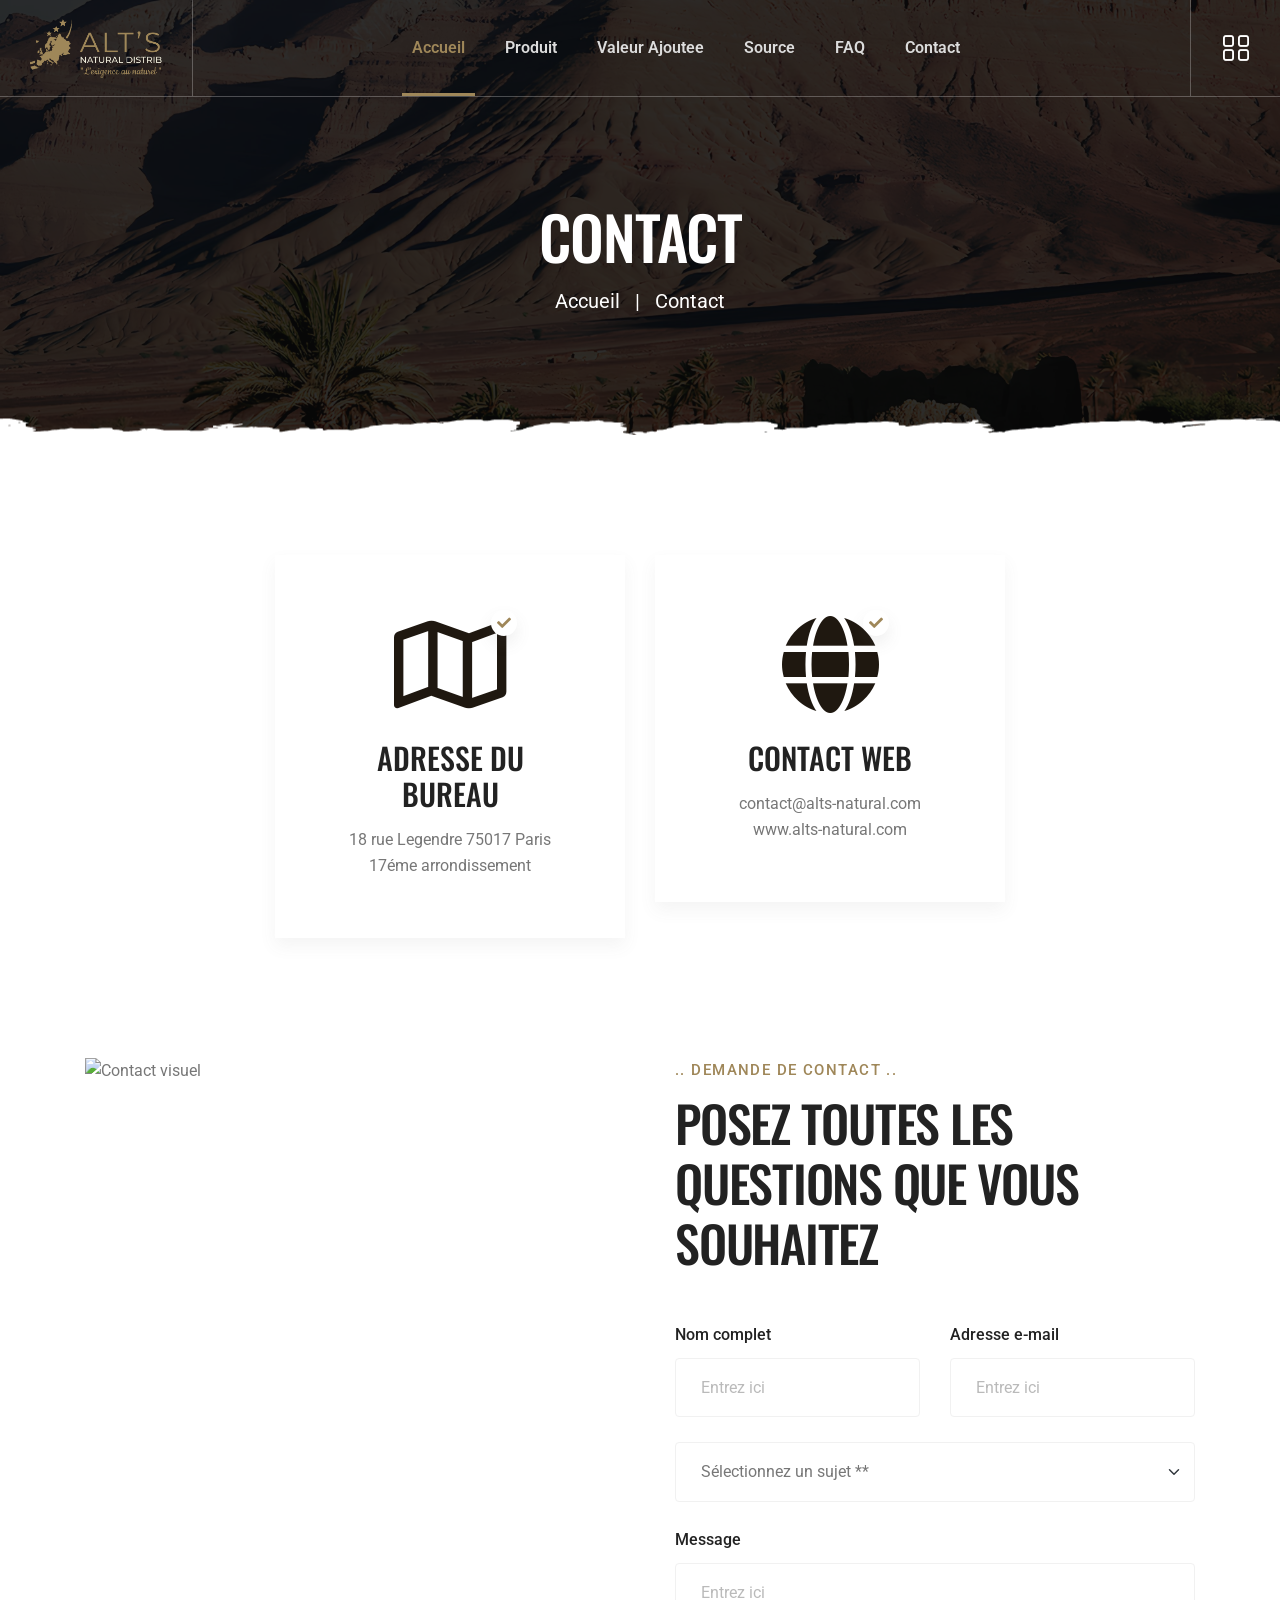
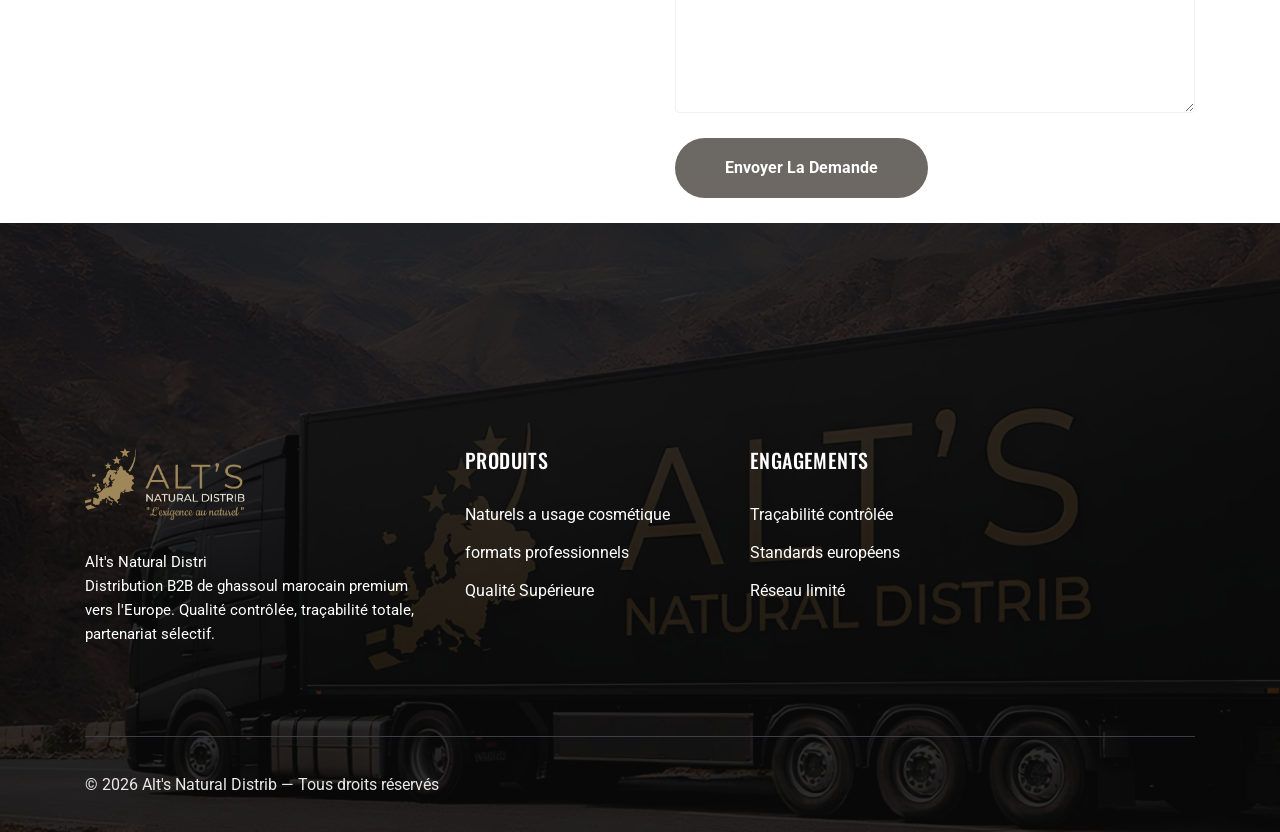
==== contact.html @ 8f8772a6 "feat: complte changes" ====
<!doctype html>
<html class="no-js" lang="en">
  <head>
    <meta charset="utf-8" />
    <meta http-equiv="x-ua-compatible" content="ie=edge" />
    <title>Suxnix - Health Supplement Landing Page</title>
    <meta name="description" content="" />
    <meta name="viewport" content="width=device-width, initial-scale=1" />

    <link
      rel="shortcut icon"
      type="image/x-icon"
      href="assets/img/favicon.png"
    />
    <!-- Place favicon.ico in the root directory -->

    <!-- CSS here -->
    <link rel="stylesheet" href="assets/css/bootstrap.min.css" />
    <link rel="stylesheet" href="assets/css/animate.min.css" />
    <link rel="stylesheet" href="assets/css/magnific-popup.css" />
    <link rel="stylesheet" href="assets/css/fontawesome-all.min.css" />
    <link rel="stylesheet" href="assets/css/flaticon.css" />
    <link rel="stylesheet" href="assets/css/jquery-ui.css" />
    <link rel="stylesheet" href="assets/css/odometer.css" />
    <link rel="stylesheet" href="assets/css/slick.css" />
    <link rel="stylesheet" href="assets/css/default.css" />
    <link rel="stylesheet" href="assets/css/style.css" />
    <link rel="stylesheet" href="assets/css/responsive.css" />
  </head>
  <body>
    <!-- Pre-loader-start -->
    <div id="preloader">
      <div class="tg-cube-grid">
        <div class="tg-cube tg-cube1"></div>
        <div class="tg-cube tg-cube2"></div>
        <div class="tg-cube tg-cube3"></div>
        <div class="tg-cube tg-cube4"></div>
        <div class="tg-cube tg-cube5"></div>
        <div class="tg-cube tg-cube6"></div>
        <div class="tg-cube tg-cube7"></div>
        <div class="tg-cube tg-cube8"></div>
        <div class="tg-cube tg-cube9"></div>
      </div>
    </div>
    <!-- Pre-loader-end -->

    <!-- Scroll-top -->
    <button class="scroll-top scroll-to-target" data-target="html">
      <i class="fas fa-angle-up"></i>
    </button>
    <!-- Scroll-top-end-->

    <!-- header-area -->
    <header id="home">
      <div
        id="sticky-header"
        class="menu-area menu-area-two transparent-header"
      >
        <div class="container-fluid p-0">
          <div class="row g-0">
            <div class="col-12">
              <div class="mobile-nav-toggler">
                <i class="flaticon-layout"></i>
              </div>
              <div class="menu-wrap">
                <nav class="menu-nav">
                  <div class="logo">
                    <a href="index.html"
                      ><img
                        src="assets/img/logo/logo-alts-white.png"
                        alt="Logo"
                    /></a>
                  </div>
                  <div class="logo d-none">
                    <a href="index.html"
                      ><img src="assets/img/logo/alts.png" alt="Logo"
                    /></a>
                  </div>
                  <div class="navbar-wrap main-menu d-none d-xl-flex">
                    <ul class="navigation">
                      <li>
                        <a href="index.html#home" class="section-link"
                          >Accueil</a
                        >
                      </li>
                      <li>
                        <a href="index.html#about" class="section-link"
                          >Produit</a
                        >
                      </li>
                      <li>
                        <a href="index.html#features" class="section-link"
                          >Valeur ajoutee</a
                        >
                      </li>
                      <li>
                        <a href="index.html#ingredient" class="section-link"
                          >Source</a
                        >
                      </li>
                      <li>
                        <a href="index.html#faq" class="section-link">FAQ</a>
                      </li>
                      <li class="active"><a href="contact.html">Contact</a></li>
                    </ul>
                  </div>
                  <div class="header-action header-action-two">
                    <ul class="list-wrap">
                      <li class="offCanvas-btn-two d-none d-xl-flex">
                        <a href="#" class="navSidebar-button"
                          ><i class="flaticon-layout"></i
                        ></a>
                      </li>
                    </ul>
                  </div>
                </nav>
              </div>
            </div>
          </div>
        </div>
      </div>

      <!-- Mobile Menu  -->
      <div class="mobile-menu">
        <nav class="menu-box">
          <div class="close-btn"><i class="fas fa-times"></i></div>
          <div class="nav-logo">
            <a href="index.html"
              ><img src="assets/img/logo/alts.png" alt="Logo"
            /></a>
          </div>
          <div class="menu-outer">
            <!--Here Menu Will Come Automatically Via Javascript / Same Menu as in Header-->
          </div>
        </nav>
      </div>
      <div class="menu-backdrop"></div>
      <!-- End Mobile Menu -->

      <!-- header-search -->
      <div
        class="search-popup-wrap"
        tabindex="-1"
        role="dialog"
        aria-hidden="true"
      >
        <div class="search-wrap text-center">
          <div class="container">
            <div class="row">
              <div class="col-12">
                <div class="search-form">
                  <form action="#">
                    <input
                      type="text"
                      placeholder="Entrez votre recherche..."
                    />
                    <button class="search-btn">
                      <i class="flaticon-search"></i>
                    </button>
                  </form>
                </div>
              </div>
            </div>
          </div>
        </div>
      </div>
      <div class="search-backdrop"></div>
      <!-- header-search-end -->

      <!-- offCanvas-start -->
      <div class="offCanvas-wrap">
        <div class="offCanvas-toggle">
          <img src="assets/img/icons/close.png" alt="icon" />
        </div>
        <div class="offCanvas-body">
          <div class="offCanvas-content">
            <h3 class="title">
              DES APPROVISIONNEMENTS <span>FIABLES</span> COMMENCENT PAR LES
              BONS PARTENAIRES.
            </h3>
            <p>
              Qualité contrôlée, traçabilité complète et accompagnement dédié
              pour vos approvisionnements professionnels en matières naturelles.
            </p>
          </div>
          <div class="offcanvas-contact">
            <h4 class="email">contact@alts-natural.com</h4>
            <p>
              18 rue Legendre 75017 <br />
              Paris 17éme arrondissement
            </p>
          </div>
        </div>
      </div>
      <div class="offCanvas-overlay"></div>
      <!-- offCanvas-end -->
    </header>
    <!-- header-area-end -->

    <!-- main-area -->
    <main class="main-area fix">
      <!-- breadcrumb-area -->
      <section class="breadcrumb-area breadcrumb-bg">
        <div class="container">
          <div class="row justify-content-center">
            <div class="col-xl-10">
              <div class="breadcrumb-content text-center">
                <h2 class="title">Contact</h2>
                <nav aria-label="Breadcrumbs" class="breadcrumb-trail">
                  <ul class="breadcrumb">
                    <li class="breadcrumb-item trail-item trail-begin">
                      <a href="index.html"><span>Accueil</span></a>
                    </li>
                    <li class="breadcrumb-item trail-item trail-end">
                      <span>Contact</span>
                    </li>
                  </ul>
                </nav>
              </div>
            </div>
          </div>
        </div>
        <!-- <div class="video-shape one">
          <img src="assets/img/others/video_shape01.png" alt="shape" />
        </div>
        <div class="video-shape two">
          <img src="assets/img/others/video_shape02.png" alt="shape" />
        </div> -->
      </section>
      <!-- breadcrumb-area-end -->

      <!-- contact-area -->
      <section class="contact-area">
        <div class="container">
          <div class="contact-box-wrapper">
            <div class="row justify-content-center">
              <div class="col-lg-4 col-md-6 col-sm-9">
                <div class="contact-box">
                  <div class="contact-icon">
                    <span class="overlay-icon"
                      ><i class="fas fa-check"></i
                    ></span>
                    <i class="far fa-map"></i>
                  </div>
                  <div class="contact-content">
                    <h5 class="title">Adresse du bureau</h5>
                    <p class="contact-desc">
                      18 rue Legendre 75017 Paris 17éme arrondissement
                    </p>
                  </div>
                </div>
              </div>
              <!-- <div class="col-lg-4 col-md-6 col-sm-9">
                <div class="contact-box">
                  <div class="contact-icon">
                    <span class="overlay-icon"
                      ><i class="fas fa-check"></i
                    ></span>
                    <i class="fas fa-phone"></i>
                  </div>
                  <div class="contact-content">
                    <h5 class="title">Numéro de téléphone</h5>
                    <p class="contact-desc">
                      875 7556 464 7658 <br />
                      765 648 567 98
                    </p>
                  </div>
                </div>
              </div> -->
              <div class="col-lg-4 col-md-6 col-sm-9">
                <div class="contact-box">
                  <div class="contact-icon">
                    <span class="overlay-icon"
                      ><i class="fas fa-check"></i
                    ></span>
                    <i class="fas fa-globe"></i>
                  </div>
                  <div class="contact-content">
                    <h5 class="title">Contact web</h5>
                    <p class="contact-desc">
                      contact@alts-natural.com<br />
                      www.alts-natural.com
                    </p>
                  </div>
                </div>
              </div>
            </div>
          </div>
        </div>
      </section>
      <!-- contact-area-end -->

      <!-- contact-form-end -->
      <section class="contact-form-area">
        <div class="container">
          <div class="row">
            <div class="col-xl-6">
              <!-- <div id="contact-map"> -->
              <!-- <iframe
                  src="https://www.google.com/maps/embed?pb=!1m18!1m12!1m3!1d96811.54759587669!2d-74.01263924803828!3d40.6880494567041!2m3!1f0!2f0!3f0!3m2!1i1024!2i768!4f13.1!3m3!1m2!1s0x89c25bae694479a3%3A0xb9949385da52e69e!2sBarclays%20Center!5e0!3m2!1sen!2sbd!4v1636195194646!5m2!1sen!2sbd"
                  allowfullscreen
                  loading="lazy"
                ></iframe> -->
              <img
                src="assets/img/product/product-02.jpg"
                alt="Contact visuel"
                class="contact-form-visual"
              />
              <!-- </div> -->
            </div>
            <div class="col-xl-6">
              <div class="contact-form-wrap">
                <div class="section-title mb-50">
                  <p class="sub-title">.. demande de contact ..</p>
                  <h2 class="title">
                    Posez toutes les <br />
                    questions que vous souhaitez
                  </h2>
                </div>
                <form
                  id="contact-form"
                  action="inc/contact.php"
                  class="contact-form"
                  data-toggle="validator"
                >
                  <div class="row">
                    <div class="col-md-6">
                      <div class="form-grp">
                        <label for="full-name">Nom complet</label>
                        <input
                          type="text"
                          id="full-name"
                          placeholder="Entrez ici"
                          required="required"
                          data-error="Le nom est requis."
                        />
                        <div class="help-block with-errors"></div>
                      </div>
                    </div>
                    <div class="col-md-6">
                      <div class="form-grp">
                        <label for="email">Adresse e-mail</label>
                        <input
                          type="email"
                          id="email"
                          placeholder="Entrez ici"
                          required="required"
                          data-error="L'e-mail est requis."
                        />
                        <div class="help-block with-errors"></div>
                      </div>
                    </div>
                  </div>
                  <select
                    class="form-select"
                    aria-label="Default select example"
                  >
                    <option selected disabled>Sélectionnez un sujet **</option>
                    <option value="1">Livraison et commandes</option>
                    <option value="2">Nutrition et conseils</option>
                    <option value="3">Marketing et presse</option>
                    <option value="4">Partagez votre retour</option>
                    <option value="5">Grossiste et retours</option>
                  </select>
                  <div class="form-grp">
                    <label for="message">Message</label>
                    <textarea
                      name="message"
                      id="message"
                      placeholder="Entrez ici"
                      required="required"
                      data-error="Le message est requis."
                    ></textarea>
                    <div class="help-block with-errors"></div>
                  </div>
                  <div class="form-btn">
                    <button type="submit" class="btn">
                      Envoyer la demande
                    </button>
                  </div>
                  <div class="messages"></div>
                </form>
              </div>
            </div>
          </div>
        </div>
      </section>
      <!-- contact-form-area-end -->
    </main>
    <!-- main-area-end -->

    <!-- Footer-area -->
    <footer
      class="footer-area-two footer-bg"
      data-background="assets/img/bg/alts-footer.jpg"
    >
      <div class="footer-top-wrap-two">
        <div class="container">
          <div class="footer-widgets-wrap footer-widgets-wrap-two">
            <div class="row">
              <div class="col-lg-4 col-md-6">
                <div class="footer-widget">
                  <div class="footer-about">
                    <div class="footer-logo logo">
                      <a href="index.html"
                        ><img
                          src="assets/img/logo/logo-alts-white.png"
                          alt="Logo"
                      /></a>
                    </div>
                    <div class="footer-text-two">
                      <p>
                        Alt's Natural Distri <br />
                        Distribution B2B de ghassoul marocain premium vers
                        l'Europe. Qualité contrôlée, traçabilité totale,
                        partenariat sélectif.
                      </p>
                    </div>
                    <!-- <div class="footer-social footer-social-two">
                      <a href="#"><i class="fab fa-facebook-f"></i></a>
                      <a href="#"><i class="fab fa-twitter"></i></a>
                      <a href="#"><i class="fab fa-pinterest-p"></i></a>
                      <a href="#"><i class="fab fa-linkedin-in"></i></a>
                    </div> -->
                  </div>
                </div>
              </div>
              <div class="col-lg-3 col-md-6 col-sm-6">
                <div class="footer-widget footer-widget-two">
                  <h4 class="fw-title">Produits</h4>
                  <ul class="list-wrap">
                    <li><a href="#">Naturels a usage cosmétique</a></li>
                    <li><a href="#">formats professionnels</a></li>
                    <li><a href="#">Qualité Supérieure</a></li>
                    <!-- <li><a href="#">Reseller Program</a></li>
                                        <li><a href="shop.html">Our Shop</a></li>
                                        <li><a href="#">Price & Plans</a></li> -->
                  </ul>
                </div>
              </div>
              <div class="col-lg-2 col-md-6 col-sm-6">
                <div class="footer-widget footer-widget-two">
                  <h4 class="fw-title">Engagements</h4>
                  <ul class="list-wrap">
                    <li><a href="#">Traçabilité contrôlée</a></li>
                    <li><a href="#features">Standards européens</a></li>
                    <li><a href="#">Réseau limité</a></li>
                    <!-- <li><a href="#">FAQ</a></li>
                                        <li><a href="#">Team</a></li>
                                        <li><a href="contact.html">Contact</a></li> -->
                  </ul>
                </div>
              </div>
              <!-- <div class="col-lg-3 col-md-6">
                <div class="footer-widget">
                  <h4 class="fw-title">Les posts Instagram</h4>
                  <div class="footer-instagram-two">
                    <ul class="list-wrap">
                      <li class="footer-insta-item">
                        <a
                          href="assets/img/others/instagram_post01.jpg"
                          class="popup-image"
                          ><img
                            src="assets/img/others/instagram_post01.jpg"
                            alt="img"
                        /></a>
                      </li>
                      <li class="footer-insta-item">
                        <a
                          href="assets/img/others/instagram_post02.jpg"
                          class="popup-image"
                          ><img
                            src="assets/img/others/instagram_post02.jpg"
                            alt="img"
                        /></a>
                      </li>
                      <li class="footer-insta-item">
                        <a
                          href="assets/img/others/instagram_post03.jpg"
                          class="popup-image"
                          ><img
                            src="assets/img/others/instagram_post03.jpg"
                            alt="img"
                        /></a>
                      </li>
                      <li class="footer-insta-item">
                        <a
                          href="assets/img/others/instagram_post04.jpg"
                          class="popup-image"
                          ><img
                            src="assets/img/others/instagram_post04.jpg"
                            alt="img"
                        /></a>
                      </li>
                      <li class="footer-insta-item">
                        <a
                          href="assets/img/others/instagram_post05.jpg"
                          class="popup-image"
                          ><img
                            src="assets/img/others/instagram_post05.jpg"
                            alt="img"
                        /></a>
                      </li>
                      <li class="footer-insta-item">
                        <a
                          href="assets/img/others/instagram_post06.jpg"
                          class="popup-image"
                          ><img
                            src="assets/img/others/instagram_post06.jpg"
                            alt="img"
                        /></a>
                      </li>
                    </ul>
                  </div>
                </div>
              </div> -->
            </div>
          </div>
        </div>
        <!-- <div class="footer-shape one">
          <img
            src="assets/img/others/footer_shape01.png"
            alt="img"
            class="wow fadeInLeft"
            data-wow-delay=".3s"
            data-wow-duration="1s"
          />
        </div>
        <div class="footer-shape two">
          <img
            src="assets/img/others/footer_shape02.png"
            alt="img"
            class="wow fadeInRight"
            data-wow-delay=".3s"
            data-wow-duration="1s"
          />
        </div> -->
      </div>
      <div class="copyright-wrap-two">
        <div class="container">
          <div class="copyright-wrap-inner">
            <div class="row align-items-center">
              <div class="col-md-7">
                <div class="copyright-text">
                  <p>© 2026 Alt's Natural Distrib — Tous droits réservés</p>
                </div>
              </div>
              <!-- <div class="col-md-5">
                <div class="payment-card text-center text-md-end">
                  <img src="assets/img/others/card_img.png" alt="card" />
                </div>
              </div> -->
            </div>
          </div>
        </div>
      </div>
    </footer>
    <!-- Footer-area-end -->

    <!-- JS here -->
    <script src="assets/js/vendor/jquery-3.6.0.min.js"></script>
    <script src="assets/js/bootstrap.min.js"></script>
    <script src="assets/js/isotope.pkgd.min.js"></script>
    <script src="assets/js/imagesloaded.pkgd.min.js"></script>
    <script src="assets/js/jquery.magnific-popup.min.js"></script>
    <script src="assets/js/jquery.odometer.min.js"></script>
    <script src="assets/js/jquery.appear.js"></script>
    <script src="assets/js/jquery.paroller.min.js"></script>
    <script src="assets/js/jquery.easypiechart.min.js"></script>
    <script src="assets/js/jquery.inview.min.js"></script>
    <script src="assets/js/jquery.easing.js"></script>
    <script src="assets/js/jquery-ui.min.js"></script>
    <script src="assets/js/svg-inject.min.js"></script>
    <script src="assets/js/jarallax.min.js"></script>
    <script src="assets/js/slick.min.js"></script>
    <script src="assets/js/validator.js"></script>
    <script src="assets/js/ajax-form.js"></script>
    <script src="assets/js/wow.min.js"></script>
    <script src="assets/js/main.js"></script>
    <script>
      SVGInject(document.querySelectorAll("img.injectable"));
    </script>
  </body>
</html>
---- assets/css/flaticon.css ----
@font-face {
    font-family: "flaticon";
    src: url("../fonts/flaticon.ttf?6c81acffbaea668c38df4286a10550b3") format("truetype"),
url("../fonts/flaticon.woff?6c81acffbaea668c38df4286a10550b3") format("woff"),
url("../fonts/flaticon.woff2?6c81acffbaea668c38df4286a10550b3") format("woff2"),
url("../fonts/flaticon.eot?6c81acffbaea668c38df4286a10550b3#iefix") format("embedded-opentype"),
url("../fonts/flaticon.svg?6c81acffbaea668c38df4286a10550b3#flaticon") format("svg");
}

i[class^="flaticon-"]:before, i[class*=" flaticon-"]:before {
    font-family: flaticon !important;
    font-style: normal;
    font-weight: normal !important;
    font-variant: normal;
    text-transform: none;
    line-height: 1;
    -webkit-font-smoothing: antialiased;
    -moz-osx-font-smoothing: grayscale;
}

i[class*="flaticon-"] {
    display: block;
    line-height: 0;
}

.flaticon-tape-measure:before {
    content: "\f101";
}
.flaticon-abs:before {
    content: "\f102";
}
.flaticon-weight:before {
    content: "\f103";
}
.flaticon-test:before {
    content: "\f104";
}
.flaticon-layout:before {
    content: "\f105";
}
.flaticon-search:before {
    content: "\f106";
}
.flaticon-shopping-cart:before {
    content: "\f107";
}
.flaticon-shopping-cart-1:before {
    content: "\f108";
}
.flaticon-left-arrow:before {
    content: "\f109";
}
.flaticon-right-arrow:before {
    content: "\f10a";
}
.flaticon-whey-protein:before {
    content: "\f10b";
}
.flaticon-whey:before {
    content: "\f10c";
}
.flaticon-vitamin:before {
    content: "\f10d";
}
.flaticon-protein-supplement:before {
    content: "\f10e";
}
.flaticon-vitamin-1:before {
    content: "\f10f";
}
.flaticon-fitness:before {
    content: "\f110";
}
.flaticon-slim-down:before {
    content: "\f111";
}
.flaticon-strong:before {
    content: "\f112";
}
.flaticon-vitamins:before {
    content: "\f113";
}
.flaticon-dumbbell:before {
    content: "\f114";
}
.flaticon-protein:before {
    content: "\f115";
}
.flaticon-whey-protein-1:before {
    content: "\f116";
}
.flaticon-whey-protein-2:before {
    content: "\f117";
}
.flaticon-whey-1:before {
    content: "\f118";
}
.flaticon-proteins:before {
    content: "\f119";
}
.flaticon-supplement:before {
    content: "\f11a";
}
.flaticon-whey-protein-3:before {
    content: "\f11b";
}
.flaticon-strong-1:before {
    content: "\f11c";
}
.flaticon-vitamins-1:before {
    content: "\f11d";
}
.flaticon-protein-1:before {
    content: "\f11e";
}
.flaticon-protein-2:before {
    content: "\f11f";
}
.flaticon-body:before {
    content: "\f120";
}
.flaticon-abs-1:before {
    content: "\f121";
}
.flaticon-view:before {
    content: "\f122";
}
.flaticon-capsule:before {
    content: "\f123";
}
.flaticon-drug:before {
    content: "\f124";
}
---- assets/css/odometer.css ----
.odometer.odometer-auto-theme, .odometer.odometer-theme-default {
  display: inline-block;
  vertical-align: middle;
  *vertical-align: auto;
  *zoom: 1;
  *display: inline;
  position: relative;
}
.odometer.odometer-auto-theme .odometer-digit, .odometer.odometer-theme-default .odometer-digit {
  display: inline-block;
  vertical-align: middle;
  *vertical-align: auto;
  *zoom: 1;
  *display: inline;
  position: relative;
}
.odometer.odometer-auto-theme .odometer-digit .odometer-digit-spacer, .odometer.odometer-theme-default .odometer-digit .odometer-digit-spacer {
  display: inline-block;
  vertical-align: middle;
  *vertical-align: auto;
  *zoom: 1;
  *display: inline;
  visibility: hidden;
}
.odometer.odometer-auto-theme .odometer-digit .odometer-digit-inner, .odometer.odometer-theme-default .odometer-digit .odometer-digit-inner {
  text-align: left;
  display: block;
  position: absolute;
  top: 0;
  left: 0;
  right: 0;
  bottom: 0;
  overflow: hidden;
}
.odometer.odometer-auto-theme .odometer-digit .odometer-ribbon, .odometer.odometer-theme-default .odometer-digit .odometer-ribbon {
  display: block;
}
.odometer.odometer-auto-theme .odometer-digit .odometer-ribbon-inner, .odometer.odometer-theme-default .odometer-digit .odometer-ribbon-inner {
  display: block;
  -webkit-backface-visibility: hidden;
  backface-visibility: hidden;
}
.odometer.odometer-auto-theme .odometer-digit .odometer-value, .odometer.odometer-theme-default .odometer-digit .odometer-value {
  display: block;
  -webkit-transform: translateZ(0);
  transform: translateZ(0);
}
.odometer.odometer-auto-theme .odometer-digit .odometer-value.odometer-last-value, .odometer.odometer-theme-default .odometer-digit .odometer-value.odometer-last-value {
  position: absolute;
}
.odometer.odometer-auto-theme.odometer-animating-up .odometer-ribbon-inner, .odometer.odometer-theme-default.odometer-animating-up .odometer-ribbon-inner {
  -webkit-transition: -webkit-transform 2s;
  -moz-transition: -moz-transform 2s;
  -ms-transition: -ms-transform 2s;
  -o-transition: -o-transform 2s;
  transition: transform 2s;
}
.odometer.odometer-auto-theme.odometer-animating-up.odometer-animating .odometer-ribbon-inner, .odometer.odometer-theme-default.odometer-animating-up.odometer-animating .odometer-ribbon-inner {
  -webkit-transform: translateY(-100%);
  -moz-transform: translateY(-100%);
  -ms-transform: translateY(-100%);
  -o-transform: translateY(-100%);
  transform: translateY(-100%);
}
.odometer.odometer-auto-theme.odometer-animating-down .odometer-ribbon-inner, .odometer.odometer-theme-default.odometer-animating-down .odometer-ribbon-inner {
  -webkit-transform: translateY(-100%);
  -moz-transform: translateY(-100%);
  -ms-transform: translateY(-100%);
  -o-transform: translateY(-100%);
  transform: translateY(-100%);
}
.odometer.odometer-auto-theme.odometer-animating-down.odometer-animating .odometer-ribbon-inner, .odometer.odometer-theme-default.odometer-animating-down.odometer-animating .odometer-ribbon-inner {
  -webkit-transition: -webkit-transform 2s;
  -moz-transition: -moz-transform 2s;
  -ms-transition: -ms-transform 2s;
  -o-transition: -o-transform 2s;
  transition: transform 2s;
  -webkit-transform: translateY(0);
  -moz-transform: translateY(0);
  -ms-transform: translateY(0);
  -o-transform: translateY(0);
  transform: translateY(0);
}
.odometer.odometer-auto-theme .odometer-value, .odometer.odometer-theme-default .odometer-value {
  text-align: center;
}
.odometer-formatting-mark {
  display: none;
}
---- assets/css/default.css ----
/* Deafult Margin & Padding */
/*-- Margin Top --*/
.mt-5 {
	margin-top: 5px;
}
.mt-10 {
	margin-top: 10px;
}
.mt-15 {
	margin-top: 15px;
}
.mt-20 {
	margin-top: 20px;
}
.mt-25 {
	margin-top: 25px;
}
.mt-30 {
	margin-top: 30px;
}
.mt-35 {
	margin-top: 35px;
}
.mt-40 {
	margin-top: 40px;
}
.mt-45 {
	margin-top: 45px;
}
.mt-50 {
	margin-top: 50px;
}
.mt-55 {
	margin-top: 55px;
}
.mt-60 {
	margin-top: 60px;
}
.mt-65 {
	margin-top: 65px;
}
.mt-70 {
	margin-top: 70px;
}
.mt-75 {
	margin-top: 75px;
}
.mt-80 {
	margin-top: 80px;
}
.mt-85 {
	margin-top: 85px;
}
.mt-90 {
	margin-top: 90px;
}
.mt-95 {
	margin-top: 95px;
}
.mt-100 {
	margin-top: 100px;
}
.mt-105 {
	margin-top: 105px;
}
.mt-110 {
	margin-top: 110px;
}
.mt-115 {
	margin-top: 115px;
}
.mt-120 {
	margin-top: 120px;
}
.mt-125 {
	margin-top: 125px;
}
.mt-130 {
	margin-top: 130px;
}
.mt-135 {
	margin-top: 135px;
}
.mt-140 {
	margin-top: 140px;
}
.mt-145 {
	margin-top: 145px;
}
.mt-150 {
	margin-top: 150px;
}
.mt-155 {
	margin-top: 155px;
}
.mt-160 {
	margin-top: 160px;
}
.mt-165 {
	margin-top: 165px;
}
.mt-170 {
	margin-top: 170px;
}
.mt-175 {
	margin-top: 175px;
}
.mt-180 {
	margin-top: 180px;
}
.mt-185 {
	margin-top: 185px;
}
.mt-190 {
	margin-top: 190px;
}
.mt-195 {
	margin-top: 195px;
}
.mt-200 {
	margin-top: 200px;
}
/*-- Margin Bottom --*/

.mb-5 {
	margin-bottom: 5px;
}
.mb-10 {
	margin-bottom: 10px;
}
.mb-15 {
	margin-bottom: 15px;
}
.mb-20 {
	margin-bottom: 20px;
}
.mb-25 {
	margin-bottom: 25px;
}
.mb-30 {
	margin-bottom: 30px;
}
.mb-35 {
	margin-bottom: 35px;
}
.mb-40 {
	margin-bottom: 40px;
}
.mb-45 {
	margin-bottom: 45px;
}
.mb-50 {
	margin-bottom: 50px;
}
.mb-55 {
	margin-bottom: 55px;
}
.mb-60 {
	margin-bottom: 60px;
}
.mb-65 {
	margin-bottom: 65px;
}
.mb-70 {
	margin-bottom: 70px;
}
.mb-75 {
	margin-bottom: 75px;
}
.mb-80 {
	margin-bottom: 80px;
}
.mb-85 {
	margin-bottom: 85px;
}
.mb-90 {
	margin-bottom: 90px;
}
.mb-95 {
	margin-bottom: 95px;
}
.mb-100 {
	margin-bottom: 100px;
}
.mb-105 {
	margin-bottom: 105px;
}
.mb-110 {
	margin-bottom: 110px;
}
.mb-115 {
	margin-bottom: 115px;
}
.mb-120 {
	margin-bottom: 120px;
}
.mb-125 {
	margin-bottom: 125px;
}
.mb-130 {
	margin-bottom: 130px;
}
.mb-135 {
	margin-bottom: 135px;
}
.mb-140 {
	margin-bottom: 140px;
}
.mb-145 {
	margin-bottom: 145px;
}
.mb-150 {
	margin-bottom: 150px;
}
.mb-155 {
	margin-bottom: 155px;
}
.mb-160 {
	margin-bottom: 160px;
}
.mb-165 {
	margin-bottom: 165px;
}
.mb-170 {
	margin-bottom: 170px;
}
.mb-175 {
	margin-bottom: 175px;
}
.mb-180 {
	margin-bottom: 180px;
}
.mb-185 {
	margin-bottom: 185px;
}
.mb-190 {
	margin-bottom: 190px;
}
.mb-195 {
	margin-bottom: 195px;
}
.mb-200 {
	margin-bottom: 200px;
}
/*-- Padding Top --*/

.pt-5 {
	padding-top: 5px;
}
.pt-10 {
	padding-top: 10px;
}
.pt-15 {
	padding-top: 15px;
}
.pt-20 {
	padding-top: 20px;
}
.pt-25 {
	padding-top: 25px;
}
.pt-30 {
	padding-top: 30px;
}
.pt-35 {
	padding-top: 35px;
}
.pt-40 {
	padding-top: 40px;
}
.pt-45 {
	padding-top: 45px;
}
.pt-50 {
	padding-top: 50px;
}
.pt-55 {
	padding-top: 55px;
}
.pt-60 {
	padding-top: 60px;
}
.pt-65 {
	padding-top: 65px;
}
.pt-70 {
	padding-top: 70px;
}
.pt-75 {
	padding-top: 75px;
}
.pt-80 {
	padding-top: 80px;
}
.pt-85 {
	padding-top: 85px;
}
.pt-90 {
	padding-top: 90px;
}
.pt-95 {
	padding-top: 95px;
}
.pt-100 {
	padding-top: 100px;
}
.pt-105 {
	padding-top: 105px;
}
.pt-110 {
	padding-top: 110px;
}
.pt-115 {
	padding-top: 115px;
}
.pt-120 {
	padding-top: 120px;
}
.pt-125 {
	padding-top: 125px;
}
.pt-130 {
	padding-top: 130px;
}
.pt-135 {
	padding-top: 135px;
}
.pt-140 {
	padding-top: 140px;
}
.pt-145 {
	padding-top: 145px;
}
.pt-150 {
	padding-top: 150px;
}
.pt-155 {
	padding-top: 155px;
}
.pt-160 {
	padding-top: 160px;
}
.pt-165 {
	padding-top: 165px;
}
.pt-170 {
	padding-top: 170px;
}
.pt-175 {
	padding-top: 175px;
}
.pt-180 {
	padding-top: 180px;
}
.pt-185 {
	padding-top: 185px;
}
.pt-190 {
	padding-top: 190px;
}
.pt-195 {
	padding-top: 195px;
}
.pt-200 {
	padding-top: 200px;
}
/*-- Padding Bottom --*/

.pb-5 {
	padding-bottom: 5px;
}
.pb-10 {
	padding-bottom: 10px;
}
.pb-15 {
	padding-bottom: 15px;
}
.pb-20 {
	padding-bottom: 20px;
}
.pb-25 {
	padding-bottom: 25px;
}
.pb-30 {
	padding-bottom: 30px;
}
.pb-35 {
	padding-bottom: 35px;
}
.pb-40 {
	padding-bottom: 40px;
}
.pb-45 {
	padding-bottom: 45px;
}
.pb-50 {
	padding-bottom: 50px;
}
.pb-55 {
	padding-bottom: 55px;
}
.pb-60 {
	padding-bottom: 60px;
}
.pb-65 {
	padding-bottom: 65px;
}
.pb-70 {
	padding-bottom: 70px;
}
.pb-75 {
	padding-bottom: 75px;
}
.pb-80 {
	padding-bottom: 80px;
}
.pb-85 {
	padding-bottom: 85px;
}
.pb-90 {
	padding-bottom: 90px;
}
.pb-95 {
	padding-bottom: 95px;
}
.pb-100 {
	padding-bottom: 100px;
}
.pb-105 {
	padding-bottom: 105px;
}
.pb-110 {
	padding-bottom: 110px;
}
.pb-115 {
	padding-bottom: 115px;
}
.pb-120 {
	padding-bottom: 120px;
}
.pb-125 {
	padding-bottom: 125px;
}
.pb-130 {
	padding-bottom: 130px;
}
.pb-135 {
	padding-bottom: 135px;
}
.pb-140 {
	padding-bottom: 140px;
}
.pb-145 {
	padding-bottom: 145px;
}
.pb-150 {
	padding-bottom: 150px;
}
.pb-155 {
	padding-bottom: 155px;
}
.pb-160 {
	padding-bottom: 160px;
}
.pb-165 {
	padding-bottom: 165px;
}
.pb-170 {
	padding-bottom: 170px;
}
.pb-175 {
	padding-bottom: 175px;
}
.pb-180 {
	padding-bottom: 180px;
}
.pb-185 {
	padding-bottom: 185px;
}
.pb-190 {
	padding-bottom: 190px;
}
.pb-195 {
	padding-bottom: 195px;
}
.pb-200 {
	padding-bottom: 200px;
}



/*-- Padding Left --*/
.pl-0 {
	padding-left: 0px;
}
.pl-5 {
	padding-left: 5px;
}
.pl-10 {
	padding-left: 10px;
}
.pl-15 {
	padding-left: 15px;
}
.pl-20{
	padding-left: 20px;
}
.pl-25 {
	padding-left: 35px;
}
.pl-30 {
	padding-left: 30px;
}
.pl-35 {
	padding-left: 35px;
}

.pl-35 {
	padding-left: 35px;
}

.pl-40 {
	padding-left: 40px;
}

.pl-45 {
	padding-left: 45px;
}

.pl-50 {
	padding-left: 50px;
}

.pl-55 {
	padding-left: 55px;
}

.pl-60 {
	padding-left: 60px;
}
.pl-65 {
	padding-left: 65px;
}
.pl-70 {
	padding-left: 70px;
}
.pl-75 {
	padding-left: 75px;
}
.pl-80 {
	padding-left: 80px;
}
.pl-85 {
	padding-left: 80px;
}
.pl-90 {
	padding-left: 90px;
}
.pl-95 {
	padding-left: 95px;
}
.pl-100 {
	padding-left: 100px;
}


/*-- Padding Right --*/
.pr-0 {
	padding-right: 0px;
}
.pr-5 {
	padding-right: 5px;
}
.pr-10 {
	padding-right: 10px;
}
.pr-15 {
	padding-right: 15px;
}
.pr-20{
	padding-right: 20px;
}
.pr-25 {
	padding-right: 35px;
}
.pr-30 {
	padding-right: 30px;
}
.pr-35 {
	padding-right: 35px;
}

.pr-35 {
	padding-right: 35px;
}

.pr-40 {
	padding-right: 40px;
}

.pr-45 {
	padding-right: 45px;
}

.pr-50 {
	padding-right: 50px;
}

.pr-55 {
	padding-right: 55px;
}

.pr-60 {
	padding-right: 60px;
}
.pr-65 {
	padding-right: 65px;
}
.pr-70 {
	padding-right: 70px;
}
.pr-75 {
	padding-right: 75px;
}
.pr-80 {
	padding-right: 80px;
}
.pr-85 {
	padding-right: 80px;
}
.pr-90 {
	padding-right: 90px;
}
.pr-95 {
	padding-right: 95px;
}
.pr-100 {
	padding-right: 100px;
}

/* font weight */
.f-700{font-weight: 700;}
.f-600{font-weight: 600;}
.f-500{font-weight: 500;}
.f-400{font-weight: 400;}
.f-300{font-weight: 300;}

/* Background Color */

.gray-bg {
	background: var(--tg-gray-two)
;
}
.white-bg {
	background: var(--tg-white);
}
.black-bg {
	background: #222;
}
.theme-bg {
	background: #222;
}
.primary-bg {
	background: #222;
}
/* Color */

.white-color {
	color: var(--tg-white);
}
.black-color {
	color: #222;
}
.theme-color {
	color: #222;
}
.primary-color {
	color: #222;
}
/* black overlay */

[data-overlay] {
	position: relative;
}
[data-overlay]::before {
	background: #000 none repeat scroll 0 0;
	content: "";
	height: 100%;
	left: 0;
	position: absolute;
	top: 0;
	width: 100%;
	z-index: 1;
}
[data-overlay="3"]::before {
	opacity: 0.3;
}
[data-overlay="4"]::before {
	opacity: 0.4;
}
[data-overlay="5"]::before {
	opacity: 0.5;
}
[data-overlay="6"]::before {
	opacity: 0.6;
}
[data-overlay="7"]::before {
	opacity: 0.7;
}
[data-overlay="8"]::before {
	opacity: 0.8;
}
[data-overlay="9"]::before {
	opacity: 0.9;
}
---- assets/css/style.css ----
/*
  Theme Name: Suxnix - Health Supplement Landing Page
  Support: themegenix@gmail.com
  Description: Suxnix - Health Supplement Landing Page.
  Version: 1.0
*/

/* CSS Index
-----------------------------------

1. Theme default css
2. Header
3. Mobile-menu
4. Search
5. Breadcrumb
6. Banner
7. Brand
8. Features
9. Features Products
10. Shop
11. Video
12. Fun Fact
13. Ingredients
14. Formula
15. Pricing
16. Testimonial
17. Blog
18. Pagination
19. FAQ
20. Contact
21. Footer
22. Preloader

*/

/* 1. Theme default css */
@import url("https://fonts.googleapis.com/css2?family=Oswald:wght@400;500;600;700&family=Roboto:ital,wght@0,400;0,500;0,700;1,400;1,500&display=swap");

/*=============================
	1. Variable CSS
===============================*/
:root {
  --tg-body-font-family: "Roboto", sans-serif;
  --tg-heading-font-family: "Oswald", sans-serif;
  --tg-primary-color: #9f8759;
  --tg-secondary-color: #1f1810;
  --tg-body-font-color: #777777;
  --tg-heading-font-color: #222222;
  --tg-paragraph-color: #777777;
  --tg-body-font-size: 16px;
  --tg-body-font-weight: 400;
  --tg-heading-font-weight: 500;
  --tg-body-line-height: 1.6;
  --tg-heading-line-height: 1.2;
  --tg-dark: #000000;
  --tg-dark-two: #2a2a2a;
  --tg-blue: #0d6efd;
  --tg-indigo: #6610f2;
  --tg-purple: #6f42c1;
  --tg-pink: #d63384;
  --tg-red: #dc3545;
  --tg-orange: #9f8759;
  --tg-yellow: #9f8759;
  --tg-green: #1f1810;
  --tg-cream: #f0eddc;
  --tg-teal: #20c997;
  --tg-cyan: #0dcaf0;
  --tg-white: #fff;
  --tg-gray: #ddd;
  --tg-gray-two: #f0eddc;
}

body {
  font-family: var(--tg-body-font-family);
  font-weight: var(--tg-body-font-weight);
  font-size: var(--tg-body-font-size);
  line-height: var(--tg-body-line-height);
  color: var(--tg-body-font-color);
  font-style: normal;
}
img,
.img {
  max-width: 100%;
  transition: all 0.3s ease-out 0s;
}
.f-left {
  float: left;
}
.f-right {
  float: right;
}
.fix {
  overflow: hidden;
}
a,
button {
  -webkit-transition: all 0.3s ease-out 0s;
  -moz-transition: all 0.3s ease-out 0s;
  -ms-transition: all 0.3s ease-out 0s;
  -o-transition: all 0.3s ease-out 0s;
  transition: all 0.3s ease-out 0s;
  text-decoration: none;
}
a:focus,
.btn:focus,
button:focus {
  text-decoration: none;
  outline: none;
  box-shadow: none;
}

a:hover,
.portfolio-cat a:hover,
.footer -menu li a:hover {
  color: var(--tg-primary-color);
  text-decoration: none;
}
a,
button {
  color: var(--tg-primary-color);
  outline: medium none;
  text-decoration: none;
}
.btn:focus,
button:focus,
input:focus,
input:focus,
textarea,
textarea:focus {
  outline: 0;
}
.uppercase {
  text-transform: uppercase;
}
.capitalize {
  text-transform: capitalize;
}
h1,
h2,
h3,
h4,
h5,
h6 {
  font-family: var(--tg-heading-font-family);
  color: var(--tg-heading-font-color);
  margin-top: 0px;
  margin-bottom: 0.7rem;
  font-style: normal;
  line-height: var(--tg-heading-line-height);
  font-weight: 500;
  text-transform: uppercase;
}

h1 a,
h2 a,
h3 a,
h4 a,
h5 a,
h6 a {
  color: inherit;
}
h1 {
  font-size: 40px;
}
h2 {
  font-size: 35px;
}
h3 {
  font-size: 28px;
}
h4 {
  font-size: 22px;
}
h5 {
  font-size: 18px;
}
h6 {
  font-size: 16px;
}
.list-wrap {
  margin: 0px;
  padding: 0px;
}
.list-wrap li {
  list-style: none;
}
p {
  font-size: 16px;
  font-weight: 400;
  line-height: 1.6;
  color: var(--tg-body-font-color);
  margin-bottom: 15px;
}
hr {
  border-bottom: 1px solid var(--tg-body-font-color);
  border-top: 0 none;
  margin: 30px 0;
  padding: 0;
}
label {
  color: var(--tg-body-font-color);
  cursor: pointer;
  font-size: 16px;
  font-weight: 400;
}
*::-moz-selection {
  background: #d6b161;
  color: var(--tg-white);
  text-shadow: none;
}
::-moz-selection {
  background: var(--tg-body-font-color);
  color: var(--tg-white);
  text-shadow: none;
}
::selection {
  background: var(--tg-body-font-color);
  color: var(--tg-white);
  text-shadow: none;
}
*::-moz-placeholder {
  color: var(--tg-body-font-color);
  font-size: 16px;
  opacity: 1;
}
*::placeholder {
  color: var(--tg-body-font-color);
  font-size: 16px;
  opacity: 1;
}
.theme-overlay {
  position: relative;
}
.theme-overlay::before {
  background: var(--tg-primary-color) none repeat scroll 0 0;
  content: "";
  height: 100%;
  left: 0;
  opacity: 0.6;
  position: absolute;
  top: 0;
  width: 100%;
}
.separator {
  border-top: 1px solid #f2f2f2;
}
.nav-link:focus {
  color: inherit;
}

/* Bootstrap 5 */
.container {
  padding-left: 15px;
  padding-right: 15px;
}
.row {
  --bs-gutter-x: 30px;
}
.row.g-0 {
  --bs-gutter-x: 0;
}
.gutter-y-30 {
  --bs-gutter-y: 30px;
}
:root {
  scroll-behavior: auto;
}

/* button style */
.btn {
  user-select: none;
  -moz-user-select: none;
  background: var(--tg-secondary-color) none repeat scroll 0 0;
  border: medium none;
  border-radius: 50px;
  color: var(--tg-white);
  cursor: pointer;
  display: inline-block;
  font-size: 16px;
  font-weight: 700;
  letter-spacing: 0;
  line-height: 1.4;
  margin-bottom: 0;
  padding: 19px 50px;
  text-align: center;
  text-transform: capitalize;
  touch-action: manipulation;
  transition: all 0.3s ease 0s;
  vertical-align: middle;
  white-space: nowrap;
  position: relative;
  overflow: hidden;
  z-index: 1;
}
.btn::before {
  content: "";
  position: absolute;
  -webkit-transition-duration: 800ms;
  transition-duration: 800ms;
  width: 200%;
  height: 200%;
  top: 110%;
  left: 50%;
  background: var(--tg-primary-color);
  -webkit-transform: translateX(-50%);
  transform: translateX(-50%);
  border-radius: 50%;
  z-index: -1;
}
.btn:hover {
  color: var(--tg-white);
}
.btn-two {
  background: var(--tg-primary-color) none repeat scroll 0 0;
}
.btn-two::before {
  background: var(--tg-secondary-color);
}
.btn:hover:before {
  top: -40%;
}
.breadcrumb > .active {
  color: var(--tg-primary-color);
}

/* scrollUp */
.scroll-top {
  width: 50px;
  height: 50px;
  line-height: 50px;
  position: fixed;
  bottom: -10%;
  right: 30px;
  font-size: 16px;
  border-radius: 50%;
  z-index: 99;
  color: var(--tg-white);
  text-align: center;
  cursor: pointer;
  background: var(--tg-secondary-color);
  transition: 1s ease;
  border: none;
  opacity: 0;
}
.scroll-top.open {
  bottom: 30px;
  opacity: 1;
}
.scroll-top::after {
  position: absolute;
  z-index: -1;
  content: "";
  top: 100%;
  left: 5%;
  height: 10px;
  width: 90%;
  opacity: 1;
  background: radial-gradient(
    ellipse at center,
    rgba(0, 0, 0, 0.25) 0%,
    rgba(0, 0, 0, 0) 80%
  );
}
.scroll-top:hover {
  background-color: var(--tg-heading-font-color);
  opacity: 1;
}

/* 2. Header */
.custom-container {
  max-width: 1650px;
}
.transparent-header {
  position: absolute;
  left: 0;
  top: 0;
  width: 100%;
  z-index: 9;
  height: auto;
}
.menu-area {
  padding: 23px 0;
}
.menu-nav {
  display: flex;
  align-items: center;
  flex-wrap: wrap;
  justify-content: flex-start;
}
.logo img {
  max-width: 160px;
}
.navbar-wrap {
  display: flex;
  flex-grow: 1;
}
.navbar-wrap ul {
  display: flex;
  flex-direction: row;
  flex-wrap: wrap;
  margin: 0 auto 0;
  padding: 0;
}
.navbar-wrap ul li {
  list-style: none;
  display: block;
  position: relative;
}
.navbar-wrap ul li a {
  font-size: 16px;
  font-weight: 600;
  text-transform: capitalize;
  color: var(--tg-body-font-color);
  padding: 38px 30px;
  display: block;
  line-height: 1;
  position: relative;
  -webkit-transition: all 0.3s ease-out 0s;
  -moz-transition: all 0.3s ease-out 0s;
  -ms-transition: all 0.3s ease-out 0s;
  -o-transition: all 0.3s ease-out 0s;
  transition: all 0.3s ease-out 0s;
  text-decoration: none;
  z-index: 1;
}
.main-menu .navigation li.menu-item-has-children .dropdown-btn {
  display: none;
}
.navbar-wrap ul li .sub-menu {
  position: absolute;
  left: 0;
  right: 0;
  top: 100%;
  min-width: 230px;
  border: 1px solid var(--tg-gray-two);
  background: var(--tg-white);
  margin: 0;
  transform: scale(1, 0);
  transform-origin: 0 0;
  -webkit-transition: all 0.3s ease-in-out;
  -moz-transition: all 0.3s ease-in-out;
  -ms-transition: all 0.3s ease-in-out;
  -o-transition: all 0.3s ease-in-out;
  transition: all 0.3s ease-in-out;
  -webkit-box-shadow: 0px 30px 70px 0px rgba(137, 139, 142, 0.15);
  -moz-box-shadow: 0px 30px 70px 0px rgba(137, 139, 142, 0.15);
  box-shadow: 0px 30px 70px 0px rgba(137, 139, 142, 0.15);
  border-radius: 0;
  padding: 18px 0;
  display: block;
  visibility: hidden;
  opacity: 0;
  z-index: 9;
}
.navbar-wrap ul li .sub-menu .sub-menu {
  right: auto;
  left: 100%;
  top: 0;
}
.navbar-wrap ul li .sub-menu li {
  margin-left: 0;
  text-align: left;
  display: block;
}
.navbar-wrap ul li .sub-menu li a {
  padding: 9px 15px 9px 25px;
  line-height: 1.4;
  color: var(--tg-body-font-color);
  text-transform: capitalize;
  -webkit-transition: all 0.3s ease-in-out;
  -moz-transition: all 0.3s ease-in-out;
  -ms-transition: all 0.3s ease-in-out;
  -o-transition: all 0.3s ease-in-out;
  transition: all 0.3s ease-in-out;
}
.navbar-wrap ul li:hover > .sub-menu {
  opacity: 1;
  visibility: visible;
  transform: scale(1);
}
.header-action > ul {
  display: flex;
  align-items: center;
  margin: 0;
  padding: 0;
}
.header-action > ul li {
  position: relative;
  list-style: none;
  margin-left: 40px;
}
.header-action > ul > li:first-child {
  margin-left: 0;
}
.header-action > ul > li.header-shop-cart > a {
  padding-right: 10px;
}
.header-action > ul > li > a {
  display: block;
  color: var(--tg-heading-font-color);
  font-size: 28px;
}
.header-action > ul > li:hover > a {
  color: var(--tg-secondary-color);
}
.header-shop-cart a.cart-count span.mini-cart-count {
  position: absolute;
  right: 0px;
  top: -2px;
  width: 20px;
  height: 20px;
  text-align: center;
  border-radius: 50%;
  font-size: 12px;
  font-weight: 700;
  line-height: 20px;
  background-color: var(--tg-primary-color);
  color: var(--tg-white);
  box-shadow: 0px 5px 12.09px 0.91px rgba(71, 51, 127, 0.14);
}
.header-action > ul li.offCanvas-btn a {
  display: flex;
  align-items: center;
  justify-content: center;
  width: 60px;
  height: 60px;
  text-align: center;
  background: var(--tg-secondary-color);
  color: var(--tg-white) !important;
  border-radius: 50%;
  font-size: 25px;
}
.transparent-header .navbar-wrap ul li a {
  color: #dcdcdc;
}
.transparent-header .header-action > ul > li > a {
  color: var(--tg-white);
}
.transparent-header .logo .secondary-logo {
  display: none;
}
.transparent-header.sticky-menu .logo .secondary-logo {
  display: block;
}
.transparent-header.sticky-menu .logo .main-logo {
  display: none;
}
.transparent-header.sticky-menu .navbar-wrap ul li a {
  color: var(--tg-body-font-color);
}
.transparent-header.sticky-menu .header-action > ul > li > a {
  color: var(--tg-heading-font-color);
}
.sticky-menu {
  position: fixed;
  left: 0;
  margin: auto;
  top: 0;
  width: 100%;
  z-index: 99;
  background: var(--tg-white);
  -webkit-animation: 1000ms ease-in-out 0s normal none 1 running fadeInDown;
  animation: 1000ms ease-in-out 0s normal none 1 running fadeInDown;
  -webkit-box-shadow: 0 10px 15px rgba(25, 25, 25, 0.1);
  box-shadow: 0 10px 15px rgba(25, 25, 25, 0.1);
  border-radius: 0;
  padding: 0 0;
}
.header-fixed-position {
  display: block;
  height: 138px;
}
.navbar-wrap ul li .sub-menu li.active > a,
.navbar-wrap ul li .sub-menu li:hover > a,
.transparent-header .navbar-wrap ul li.active > a,
.transparent-header .navbar-wrap ul li:hover > a,
.navbar-wrap > ul > li.active > a,
.navbar-wrap > ul > li:hover > a {
  color: var(--tg-primary-color);
}

/* Mini Cart Style */
.header-shop-cart .header-mini-cart {
  background: var(--tg-white);
  opacity: 0 !important;
  padding: 25px;
  position: absolute;
  right: -15px;
  top: 60px;
  transition: all 0.5s ease 0s;
  width: 350px;
  z-index: 9;
  box-shadow: 0px 12px 24px 0px rgba(120, 120, 120, 0.3);
  visibility: hidden;
  transform: translateY(10px);
}
.header-shop-cart .header-mini-cart::before {
  position: absolute;
  content: "";
  left: 0px;
  top: -30px;
  width: 100%;
  height: 45px;
  display: block;
}
.header-shop-cart:hover .header-mini-cart {
  opacity: 1 !important;
  visibility: visible;
  transform: translateY(0px);
  z-index: 9;
}
.header-shop-cart .woocommerce-mini-cart__empty-message {
  margin-bottom: 0;
}
.header-shop-cart .header-mini-cart .woocommerce-mini-cart > li {
  margin-bottom: 20px;
  margin-left: 0;
  padding: 0;
}
.header-shop-cart .woocommerce-mini-cart .checkout-link {
  margin-top: 35px;
}
.header-mini-cart
  ul
  li.woocommerce-mini-cart-item
  .remove.remove_from_cart_button {
  display: block;
  font-weight: 700;
  order: 2;
  flex: 0 0 1em;
  background: #f1f1f1;
  font-size: 1.5em;
  height: 1em;
  width: 1em;
  text-align: center;
  line-height: 1;
  border-radius: 100%;
  color: red !important;
  text-decoration: none;
  margin-left: auto;
  border: 0;
}
.header-mini-cart
  ul
  li.woocommerce-mini-cart-item
  .remove.remove_from_cart_button:hover {
  background: red;
  color: var(--tg-white) !important;
}
.header-shop-cart .woocommerce-mini-cart .mini-cart-img {
  width: 90px;
  flex: 0 0 90px;
}
.woocommerce-mini-cart .mini-cart-img img.attachment-woocommerce_thumbnail {
  width: 100%;
  margin: 0;
}
.header-shop-cart .woocommerce-mini-cart .mini-cart-content {
  padding-left: 15px;
  text-align: left;
  padding-right: 25px;
  width: 176px;
  flex: 0 0 176px;
}
.woocommerce-mini-cart .mini-cart-content .product-title {
  color: var(--tg-heading-font-color);
  font-size: 16px;
  background: none;
  font-weight: 500;
  line-height: 1.3;
  text-transform: uppercase;
}
.mini-cart-price {
  display: flex;
  align-items: center;
  font-weight: 500;
}
.woocommerce-mini-cart .mini-cart-price > span {
  color: var(--tg-primary-color);
  font-size: 16px;
  font-weight: 500;
  margin-left: 5px;
  display: block;
}
.header-shop-cart .woocommerce-mini-cart .del-icon {
  flex-grow: 1;
  margin-top: 30px;
}
.header-shop-cart .woocommerce-mini-cart .del-icon a {
  color: var(--tg-body-font-color);
}
.woocommerce-mini-cart .del-icon > a {
  font-size: 18px;
}
.total-price {
  border-top: 1px solid #c7c7c7;
  overflow: hidden;
  padding-top: 20px;
  margin-top: 25px;
}
.total-price > span {
  color: var(--tg-heading-font-color);
  font-weight: 600;
}
.header-shop-cart .header-mini-cart .checkout-link {
  margin-bottom: 0;
}
.header-shop-cart .header-mini-cart .checkout-link a {
  color: var(--tg-white);
  background: var(--tg-secondary-color);
  display: block;
  font-weight: 500;
  padding: 16px 30px;
  text-align: center;
  font-size: 14px;
  margin-bottom: 8px;
  text-transform: uppercase;
  letter-spacing: 1px;
  line-height: 1.5;
  border-radius: 0;
}
.header-shop-cart .header-mini-cart .checkout-link a:not(.checkout) {
  background: #222;
  color: var(--tg-white);
}
.header-shop-cart .header-mini-cart .checkout-link a:last-child {
  margin-bottom: 0;
}
.header-mini-cart .woocommerce-mini-cart__total {
  padding: 15px 0;
  display: flex;
  align-items: center;
  flex-wrap: wrap;
  justify-content: space-between;
  border-top: 1px solid #c7c7c7;
  margin-bottom: 0;
  color: #777;
}
.header-mini-cart .woocommerce-mini-cart__total .woocommerce-Price-amount {
  color: #777;
  font-weight: bolder;
}

/* 3. Mobile-menu */
.nav-outer .mobile-nav-toggler {
  position: relative;
  float: right;
  font-size: 40px;
  line-height: 50px;
  cursor: pointer;
  display: none;
  color: var(--tg-white);
  margin-right: 30px;
  top: 15px;
}
.nav-logo img {
  width: 160px;
}
.mobile-menu {
  position: fixed;
  right: 0;
  top: 0;
  width: 300px;
  padding-right: 30px;
  max-width: 100%;
  height: 100%;
  opacity: 0;
  visibility: hidden;
  z-index: 99;
  border-radius: 0px;
  transition: all 700ms ease;
  -moz-transition: all 700ms ease;
  -webkit-transition: all 700ms ease;
  -ms-transition: all 700ms ease;
  -o-transition: all 700ms ease;
  -webkit-transform: translateX(101%);
  -ms-transform: translateX(101%);
  transform: translateX(101%);
}
.mobile-menu .navbar-collapse {
  display: block !important;
}
.mobile-menu .nav-logo {
  position: relative;
  padding: 30px 25px;
  text-align: left;
}
.mobile-menu-visible {
  overflow: hidden;
}
.mobile-menu-visible .mobile-menu {
  opacity: 1;
  visibility: visible;
  -webkit-transform: translateX(0%);
  -ms-transform: translateX(0%);
  transform: translateX(0%);
}
.mobile-menu .navigation li.current > a:before {
  height: 100%;
}
.search-backdrop,
.menu-backdrop {
  position: fixed;
  right: 0;
  top: 0;
  width: 100%;
  height: 100%;
  z-index: 9;
  transition: all 0.3s linear;
  -moz-transition: all 0.3s linear;
  -webkit-transition: all 0.3s linear;
  -ms-transition: all 0.3s linear;
  -o-transition: all 0.3s linear;
  opacity: 0;
  visibility: hidden;
  background: #000;
}
.mobile-menu-visible .menu-backdrop {
  opacity: 0.65;
  visibility: visible;
}
.mobile-menu .menu-box {
  position: absolute;
  left: 0px;
  top: 0px;
  width: 100%;
  height: 100%;
  max-height: 100%;
  overflow-y: auto;
  overflow-x: hidden;
  background: var(--tg-white);
  padding: 0px 0px;
  z-index: 5;
  box-shadow: -9px 0 14px 0px rgb(0 0 0 / 6%);
}
.mobile-menu-visible .mobile-menu .menu-box {
  opacity: 1;
  visibility: visible;
}
.mobile-menu .close-btn {
  position: absolute;
  right: 15px;
  top: 28px;
  line-height: 30px;
  width: 35px;
  text-align: center;
  font-size: 20px;
  color: var(--tg-primary-color);
  cursor: pointer;
  z-index: 10;
  -webkit-transition: all 0.9s ease;
  -o-transition: all 0.9s ease;
  transition: all 0.9s ease;
}
.mobile-menu-visible .mobile-menu .close-btn {
  -webkit-transform: rotate(360deg);
  -ms-transform: rotate(360deg);
  transform: rotate(360deg);
}
.mobile-menu .navigation {
  position: relative;
  display: block;
  width: 100%;
  float: none;
  margin: 0;
  padding: 0;
}
.mobile-menu .navigation li {
  position: relative;
  list-style: none;
  display: block;
  border-top: 1px solid rgb(0 0 0 / 10%);
}
.mobile-menu .navigation:last-child {
  border-bottom: 1px solid rgb(0 0 0 / 10%);
}
.mobile-menu .navigation li > ul > li:first-child {
  border-top: 1px solid rgb(0 0 0 / 10%);
}
.mobile-menu .navigation li > a {
  position: relative;
  display: block;
  line-height: 24px;
  padding: 10px 60px 10px 25px;
  font-size: 15px;
  font-weight: 500;
  color: #222;
  text-transform: capitalize;
  -webkit-transition: all 500ms ease;
  -o-transition: all 500ms ease;
  transition: all 500ms ease;
  border: none;
}
.mobile-menu .navigation li ul {
  margin: 0;
  padding: 0;
}
.mobile-menu .navigation li ul li {
  list-style: none;
}
.mobile-menu .navigation li ul li > a {
  font-size: 15px;
  margin-left: 20px;
  text-transform: capitalize;
}
.mobile-menu .navigation li ul li ul li a {
  margin-left: 40px;
}
.mobile-menu .navigation li ul li ul li ul li a {
  margin-left: 60px;
}
.mobile-menu .navigation li > a:before {
  content: "";
  position: absolute;
  left: 0;
  top: 0;
  height: 0;
  -webkit-transition: all 500ms ease;
  -o-transition: all 500ms ease;
  transition: all 500ms ease;
}
.mobile-menu .navigation li.menu-item-has-children .dropdown-btn {
  position: absolute;
  right: 15px;
  top: 6px;
  width: 32px;
  height: 32px;
  text-align: center;
  font-size: 16px;
  line-height: 32px;
  color: #222;
  background: #efefef;
  cursor: pointer;
  border-radius: 2px;
  -webkit-transition: all 500ms ease;
  -o-transition: all 500ms ease;
  transition: all 500ms ease;
  z-index: 5;
}
.mobile-menu .navigation li.menu-item-has-children .dropdown-btn.open {
  -webkit-transform: rotate(90deg);
  -ms-transform: rotate(90deg);
  transform: rotate(90deg);
}
.mobile-menu .navigation li > ul,
.mobile-menu .navigation li > ul > li > ul {
  display: none;
}
.mobile-menu .social-links ul {
  display: flex;
  position: relative;
  text-align: center;
  padding: 30px 20px 20px;
  align-items: center;
  justify-content: center;
  flex-wrap: wrap;
}
.mobile-menu .social-links li {
  position: relative;
  display: inline-block;
  margin: 0px 6px 10px;
}
.mobile-menu .social-links li a {
  display: flex;
  align-items: center;
  justify-content: center;
  width: 40px;
  height: 40px;
  position: relative;
  line-height: 32px;
  font-size: 16px;
  color: #222;
  -webkit-transition: all 500ms ease;
  -o-transition: all 500ms ease;
  transition: all 500ms ease;
  border: 1px solid #efefef;
  border-radius: 3px;
  -webkit-border-radius: 3px;
  -moz-border-radius: 3px;
  -ms-border-radius: 3px;
  -o-border-radius: 3px;
}
.mobile-menu .social-links li a:hover {
  border-color: var(--tg-secondary-color);
  background: var(--tg-secondary-color);
  color: var(--tg-white);
}
.menu-area .mobile-nav-toggler {
  position: relative;
  float: right;
  display: none;
  align-items: center;
  justify-content: center;
  width: 60px;
  height: 60px;
  text-align: center;
  background: var(--tg-secondary-color);
  color: var(--tg-white);
  border-radius: 50%;
  font-size: 25px;
  cursor: pointer;
  margin-top: -2px;
}

/* 4. Search */
.search-popup-wrap {
  position: fixed;
  top: 0;
  left: 0;
  background: var(--tg-white);
  height: auto;
  width: 100%;
  z-index: 99;
  padding: 40px 0 50px;
  display: none;
  z-index: 999;
}
.search-form {
  position: relative;
}
.search-form input {
  width: 100%;
  border: none;
  border-bottom: 1px solid var(--tg-secondary-color);
  padding: 10px 50px 20px;
  text-align: center;
  font-weight: 500;
  font-size: 30px;
  background: transparent;
  color: #222;
}
.search-form input::placeholder {
  font-size: 30px;
  color: #222;
  opacity: 0.5;
}
.search-btn {
  position: absolute;
  right: 20px;
  background: transparent;
  border: 0;
  font-size: 25px;
  color: var(--tg-secondary-color);
  top: 50%;
  transform: translateY(-50%);
}
.search-close {
  position: absolute;
  top: 5%;
  right: 5%;
  font-size: 30px;
  color: var(--tg-secondary-color);
  cursor: pointer;
}
body.search-visible {
  overflow: hidden;
}
.search-backdrop {
  background: #000;
  cursor: url(../img/icons/cross-out.png), pointer;
  z-index: 99;
  visibility: hidden;
}
.search-visible .search-backdrop {
  opacity: 0.55;
  visibility: visible;
}

/* OffCanvas-menu */
.offCanvas-wrap {
  position: fixed;
  overflow-y: auto;
  top: 0;
  right: 0;
  width: 582px;
  padding: 35px 80px 55px;
  transform: translateX(100%);
  height: 100%;
  display: block;
  background-color: var(--tg-cream);
  border-left: 1px solid rgba(159, 135, 89, 0.25);
  z-index: 1020;
  -webkit-transition: all 600ms cubic-bezier(0.785, 0.135, 0.15, 0.86);
  -moz-transition: all 600ms cubic-bezier(0.785, 0.135, 0.15, 0.86);
  transition: all 600ms cubic-bezier(0.785, 0.135, 0.15, 0.86);
  display: flex;
  flex-direction: column;
}
.offCanvas-toggle {
  width: 56px;
  height: 56px;
  flex: 0 0 56px;
  background: rgba(159, 135, 89, 0.2);
  display: flex;
  align-items: center;
  justify-content: center;
  border-radius: 50%;
  margin: 0 -40px 30px auto;
  cursor: pointer;
}
.offCanvas-toggle img {
  width: 18px;
}
.offCanvas-content {
  margin-bottom: 80px;
}
.offCanvas-content .title {
  font-size: 43px;
  line-height: 1.17;
  margin-bottom: 28px;
}
.offCanvas-content .title span {
  color: var(--tg-primary-color);
}
.offCanvas-content p {
  margin-bottom: 0;
  color: var(--tg-dark-two);
}
.offCanvas-body {
  display: flex;
  flex-direction: column;
  justify-content: space-between;
  flex: 1;
}
.offCanvas-wrap::-webkit-scrollbar {
  width: 0px;
}
.offCanvas-overlay {
  position: fixed;
  right: 0;
  top: 0;
  width: 100%;
  height: 100%;
  z-index: 99;
  transition: all 700ms ease;
  -moz-transition: all 700ms ease;
  -webkit-transition: all 700ms ease;
  -ms-transition: all 700ms ease;
  -o-transition: all 700ms ease;
  opacity: 0;
  visibility: hidden;
  background: #000;
}
.offcanvas-menu-visible .offCanvas-overlay {
  opacity: 0.6;
  visibility: visible;
}
.offcanvas-menu-visible .offCanvas-wrap {
  transform: translateX(0);
}
.offcanvas-contact .number {
  font-size: 30px;
  margin: 0 0 5px;
  color: var(--tg-secondary-color);
}
.offcanvas-contact .email {
  font-size: 30px;
  margin: 0 0 18px;
  color: var(--tg-secondary-color);
}
.offcanvas-contact p {
  margin: 0 0 0;
  color: var(--tg-dark-two);
}
.offcanvas-contact .offcanvas-social {
  display: flex;
  align-items: center;
  flex-wrap: wrap;
  gap: 10px;
  margin-top: 35px;
}
.offcanvas-contact .offcanvas-social li {
  margin: 0;
}
.offcanvas-contact .offcanvas-social li a {
  display: flex;
  font-size: 14px;
  width: 40px;
  height: 40px;
  align-items: center;
  justify-content: center;
  background: rgba(159, 135, 89, 0.22);
  border-radius: 50%;
  color: var(--tg-secondary-color);
}
.offcanvas-contact .offcanvas-social li a:hover {
  background: var(--tg-secondary-color);
  color: var(--tg-cream);
}

/* 5. Breadcrumb */
.breadcrumb-bg {
  background-image: url(../img/contact/Contactez-nous.jpg);
  background-position: center;
  background-size: cover;
  position: relative;
  padding: 230px 0 150px;
  z-index: 1;
}
.breadcrumb-bg::before {
  content: "";
  position: absolute;
  left: 0;
  top: 0;
  height: 100%;
  width: 100%;
  background: #090909;
  opacity: 0.85;
  z-index: -1;
}
.breadcrumb-bg::after {
  content: "";
  position: absolute;
  left: 0;
  bottom: -10px;
  background-image: url("../img/bg/testimonial_bottom_shape.png");
  width: 100%;
  height: 36px;
  background-repeat: repeat;
  background-position: center;
  z-index: 1;
}
.breadcrumb {
  display: -webkit-box;
  display: -ms-flexbox;
  display: flex;
  -ms-flex-wrap: wrap;
  flex-wrap: wrap;
  padding: 0;
  margin-bottom: 0;
  list-style: none;
  background-color: transparent;
  border-radius: 0;
  justify-content: center;
}
.breadcrumb-content {
  position: relative;
  z-index: 4;
}
.breadcrumb-content .title {
  font-size: 60px;
  line-height: 1.2;
  color: var(--tg-white);
  letter-spacing: -1px;
  margin-bottom: 15px;
}
.breadcrumb li {
  display: block;
  font-size: 20px;
  color: var(--tg-white);
  line-height: 1.4;
}
.breadcrumb li a {
  color: var(--tg-white);
}
.breadcrumb-item + .breadcrumb-item::before {
  padding-right: 15px;
  padding-left: 15px;
  color: var(--tg-white);
  content: "|";
}
.breadcrumb-item + .breadcrumb-item {
  padding-left: 0;
}

/* 6. Banner */
.banner-area {
  padding: 41px 0 15px;
  position: relative;
}
.banner-content .banner-caption {
  text-transform: uppercase;
  font-size: 15px;
  font-weight: 700;
  color: var(--tg-primary-color);
  letter-spacing: 0.095em;
  margin: 0 0 28px;
}
.banner-content .title {
  font-size: 72px;
  line-height: 1.13;
  margin: 0 0 61px;
}
.banner-content .btn {
  border: 3px solid var(--tg-white);
  padding: 17px 52px;
}
.banner-images {
  position: relative;
}
.banner-images::after {
  content: "";
  position: absolute;
  left: 50%;
  transform: translateX(-50%);
  bottom: -18px;
  width: 516px;
  height: 46px;
  background: #464646;
  filter: blur(30px);
  border-radius: 99px;
  z-index: -1;
}
.banner-images .main-img {
  position: absolute;
  left: 0;
  right: 0;
  bottom: -15px;
  max-width: 550px;
  display: block;
  margin: 0 auto;
}
.banner-content {
  position: relative;
  z-index: 2;
  margin: 0 0 -31px;
}
.banner-shape {
  position: absolute;
  z-index: -1;
}
.banner-shape.one {
  left: -18px;
  top: 14%;
}
.banner-shape.two {
  right: 0;
  top: 8%;
}
.banner-shape.three {
  bottom: -15px;
  left: 40px;
}
.banner-shape.four {
  bottom: 0;
  right: 60px;
}

/* 7. Brand */
.brand-area {
  padding: 145px 0 150px;
}
.brand-title .title {
  margin: 0 0 0;
  font-size: 15px;
  padding: 0 80px;
  display: inline-flex;
  position: relative;
  text-transform: uppercase;
  font-weight: 700;
  color: var(--tg-heading-font-color);
  letter-spacing: 0.095em;
}
.brand-title .title::before,
.brand-title .title::after {
  content: "";
  position: absolute;
  left: 0;
  top: 11px;
  width: 50px;
  height: 2px;
  background: var(--tg-primary-color);
}
.brand-title .title::after {
  left: auto;
  right: 0;
}
.brand-item {
  display: flex;
  min-height: 48px;
  max-height: 48px;
  align-items: center;
  justify-content: center;
}

/* 8. Features */
.features-bg {
  background-position: center;
  background-size: cover;
  padding: 97px 0;
  position: relative;
  margin: 37px 0 44px;
}
.features-bg::before {
  content: "";
  position: absolute;
  left: 0;
  top: -41px;
  width: 100%;
  height: 41px;
  background-image: url(../img/bg/features_shape01.png);
  background-repeat: repeat-x;
  background-position: center;
}
.features-bg::after {
  content: "";
  position: absolute;
  left: 0;
  bottom: -50px;
  width: 100%;
  height: 50px;
  background-image: url(../img/bg/features_shape02.png);
  background-repeat: repeat-x;
  background-position: center;
}
.features-img {
  text-align: right;
  margin-right: -30px;
}
.features-item {
  margin: 0 0 50px;
}
.features-icon {
  font-size: 50px;
  color: #fee431;
  position: relative;
  z-index: 1;
  margin: 0 0 27px;
}
.features-icon::after {
  content: "";
  position: absolute;
  left: 20px;
  top: 5px;
  width: 40px;
  height: 40px;
  background: #20b764;
  border-radius: 50%;
  z-index: -1;
  transition: 0.4s linear;
}
.features-content .title {
  font-size: 20px;
  color: var(--tg-white);
  letter-spacing: 0.02em;
  margin-bottom: 14px;
}
.features-content p {
  margin: 0 0;
  color: var(--tg-white);
}
.features-item:hover .features-icon::after {
  left: 5px;
}
.features-items-wrap .row > *:nth-last-child(-n + 2) .features-item {
  margin: 0 0;
}
.features-items-wrap .row > *:nth-child(4n + 1) .features-item,
.features-items-wrap .row > *:nth-child(4n + 3) .features-item {
  margin-right: 50px;
}
.features-items-wrap .row > *:nth-child(4n + 2) .features-item,
.features-items-wrap .row > *:nth-child(4n) .features-item {
  margin-left: 50px;
}

/* 9. Features Products */
.features-products {
  padding: 150px 0 150px;
  position: relative;
}
.features-products-wrap {
  margin-bottom: 180px;
}
.features-products-wrap:last-child {
  margin: 0 0;
}
.features-products-thumb {
  position: relative;
  text-align: center;
  margin: 0px 137px 0px 212px;
}
.features-products-thumb::before {
  content: "";
  position: absolute;
  left: 38%;
  top: 50%;
  background-image: url(../img/products/features_product_dots.png);
  width: 706px;
  height: 706px;
  z-index: -1;
  background-repeat: no-repeat;
  background-size: contain;
  transform: translate(-50%, -50%);
}
.features-products-thumb .shape-img {
  position: absolute;
  bottom: 13px;
  left: -135px;
  z-index: -1;
  transition: 0.35s linear;
}
.features-product-content {
  width: 81%;
}
.features-product-content .title {
  font-size: 50px;
  margin-bottom: 0;
}
.features-product-content .title::after {
  content: "";
  display: block;
  background-image: url(../img/others/title_shape.svg);
  width: 79px;
  height: 14px;
  background-repeat: no-repeat;
  margin: 18px 0 33px;
}
.features-product-quantity {
  font-size: 16px;
  text-transform: inherit;
  font-family: "Roboto", sans-serif;
  font-weight: 500;
  margin: 0 0 24px;
}
.features-product-bottom {
  display: flex;
  align-items: center;
  flex-wrap: wrap;
  margin: 55px 0 0;
}
.features-product-bottom .price {
  font-size: 28px;
  font-weight: 700;
  color: var(--tg-heading-font-color);
  font-family: "Oswald", sans-serif;
  display: block;
  margin-left: 30px;
}
.features-product-bottom .old-price {
  font-size: 20px;
  color: var(--tg-primary-color);
  margin-left: 15px;
  text-decoration: line-through;
}
.features-products-thumb .main-img {
  display: inline-block;
  position: relative;
}
.features-products-thumb .main-img::after {
  content: "";
  position: absolute;
  left: 50%;
  transform: translateX(-50%);
  bottom: 7px;
  width: 230px;
  height: 46px;
  background: #464646;
  filter: blur(30px);
  border-radius: 99px;
  z-index: -1;
}
.features-products-wrap:nth-child(even) .row {
  flex-direction: row-reverse;
}
.features-products-wrap:nth-child(even) .features-product-content {
  margin-left: auto;
}
.features-products-wrap:nth-child(even) .features-products-thumb {
  margin: 0px 200px 0px 143px;
}
.features-products-wrap:nth-child(even) .features-products-thumb .shape-img {
  bottom: 27px;
  left: auto;
  right: -91px;
}
.features-products-wrap:nth-child(even) .features-products-thumb::before {
  left: 74%;
  top: 40%;
  transform: translate(-50%, -50%);
}
.features-products-wrap .features-products-thumb:hover .shape-img {
  transform: translateX(15px);
}
.features-products-wrap:nth-child(even)
  .features-products-thumb:hover
  .shape-img {
  transform: translateX(-15px);
}
.features-products-wrap:nth-child(3n + 3) .features-products-thumb {
  margin: 0px 138px 0px 168px;
}
.features-products-wrap:nth-child(3n + 3) .features-products-thumb .shape-img {
  left: -122px;
}
.fp-shapes-wrap > * {
  position: absolute;
  z-index: -1;
}
.fp-shapes-wrap .fp-shape-one {
  right: 0;
  top: 230px;
}
.fp-shapes-wrap .fp-shape-two {
  left: 0;
  top: 50%;
  transform: translateY(-50%);
}
.fp-shapes-wrap .fp-shape-three {
  right: 0;
  bottom: 360px;
}
.fp-circle {
  position: absolute;
  background: #f9f9f9;
  z-index: -2;
  border-radius: 50%;
}
.fp-circle.one {
  width: 697px;
  height: 697px;
  left: -155px;
  top: -95px;
}
.fp-circle.two {
  width: 686px;
  height: 686px;
  right: -70px;
  bottom: 21%;
}
.fp-circle.three {
  width: 626px;
  height: 626px;
  left: -85px;
  bottom: -4%;
}
.fp-circle.four {
  width: 100px;
  height: 100px;
  background: #e6f5ee;
  left: 50%;
  transform: translateX(-50%);
  top: 33%;
}
.fp-circle.five {
  width: 100px;
  height: 100px;
  background: #e6f5ee;
  left: 50%;
  transform: translateX(-50%);
  bottom: 33%;
}

/* 10. Shop */
.home-shop-area {
  padding: 0 0 150px;
}
.home-shop-item {
  background: var(--tg-white);
  box-shadow: 0px 15px 26px rgba(173, 185, 202, 0.17);
  margin: 106px 0 50px;
  padding: 0 40px 40px;
}
.home-shop-thumb {
  text-align: center;
  position: relative;
  max-width: 205px;
  margin: 0 auto 45px;
  z-index: 1;
}
.home-shop-thumb > a {
  text-align: center;
  width: 100%;
  min-height: 190px;
  align-items: flex-start;
  margin: -106px auto 0;
  position: relative;
  display: inline-flex;
  justify-content: center;
}
.home-shop-thumb img {
  display: inline-block;
  height: 190px;
  object-fit: contain;
  max-width: 126px;
  object-position: top;
}
.shop-thumb-shape {
  position: absolute;
  width: 100%;
  height: 103px;
  left: 0;
  bottom: -11px;
  background: #a3d86d;
  border-radius: 50% / 100%;
  border-top-left-radius: 0;
  border-top-right-radius: 0;
  z-index: -1;
}
.shop-thumb-shape.yellow {
  background: #f0de5a;
}
.shop-thumb-shape.purple {
  background: #996bac;
}
.shop-thumb-shape.gray {
  background: #dededd;
}
.shop-thumb-shape.blue {
  background: #25a1d0;
}
.home-shop-content .title {
  font-size: 20px;
  margin-bottom: 20px;
}
.home-shop-price {
  font-size: 20px;
  display: block;
  letter-spacing: 0.02em;
  font-family: "Oswald", sans-serif;
  font-weight: 700;
  color: #222;
  line-height: 1;
  margin: 0 0 30px;
}
.home-shop-rating {
  display: flex;
  align-items: center;
  color: var(--tg-primary-color);
  letter-spacing: 3px;
  line-height: 1;
}
.home-shop-rating .total-rating {
  font-size: 16px;
  font-weight: 500;
  letter-spacing: 0;
  color: var(--tg-body-font-color);
  margin-left: 10px;
}
.shop-content-bottom {
  display: flex;
  align-items: center;
  margin-top: 35px;
}
.shop-content-bottom .cart {
  width: 50px;
  height: 50px;
  display: flex;
  flex: 0 0 50px;
  align-items: center;
  justify-content: center;
  background: var(--tg-secondary-color);
  color: var(--tg-white);
  border-radius: 50%;
  font-size: 20px;
}
.shop-content-bottom .btn {
  padding: 15px 38px;
  font-size: 14px;
  margin-left: 15px;
  opacity: 0;
  visibility: hidden;
}
.shop-content-bottom .cart:hover {
  background: var(--tg-primary-color);
}
.home-shop-item:hover .shop-content-bottom .btn {
  opacity: 1;
  visibility: visible;
}
.home-shop-thumb .discount {
  position: absolute;
  top: 0;
  right: -40px;
  z-index: 1;
  background: #fd4b4b;
  border-radius: 3px;
  color: var(--tg-white);
  font-weight: 500;
  font-size: 12px;
  padding: 4px 11px;
  line-height: 1;
}
.related-product-active [class*="col-"],
.home-shop-active [class*="col-"] {
  padding-left: 15px;
  padding-right: 15px;
}
.related-product-active .slick-arrow,
.home-shop-active .slick-arrow {
  position: absolute;
  top: calc(50% - 43px);
  transform: translateY(-50%);
  left: -100px;
  background: transparent;
  border: none;
  padding: 0 0;
  font-size: 50px;
  color: var(--tg-heading-font-color);
  z-index: 2;
  display: block;
  width: auto;
  line-height: 1;
}
.related-product-active .slick-arrow.slick-next,
.home-shop-active .slick-arrow.slick-next {
  left: auto;
  right: -100px;
}
.related-product-active .slick-arrow::before,
.home-shop-active .slick-arrow::before {
  content: "";
  position: absolute;
  left: -25px;
  top: 50%;
  transform: translateY(-50%);
  width: 55px;
  height: 55px;
  background: var(--tg-secondary-color);
  opacity: 0.3;
  border-radius: 50%;
  -webkit-transition: all 0.3s ease-out 0s;
  -moz-transition: all 0.3s ease-out 0s;
  -ms-transition: all 0.3s ease-out 0s;
  -o-transition: all 0.3s ease-out 0s;
  transition: all 0.3s ease-out 0s;
  z-index: -1;
}
.related-product-active .slick-arrow.slick-next::before,
.home-shop-active .slick-arrow.slick-next::before {
  left: auto;
  right: -25px;
}
.related-product-active .slick-dots,
.home-shop-active .slick-dots {
  display: flex;
  align-items: center;
  justify-content: center;
  margin: 10px 0 0;
  padding: 0 0;
}
.related-product-active .slick-dots li,
.home-shop-active .slick-dots li {
  list-style: none;
  line-height: 1;
  margin: 0 5px;
}
.related-product-active .slick-dots li button,
.home-shop-active .slick-dots li button {
  border: none;
  padding: 0;
  text-indent: -99999px;
  width: 10px;
  height: 10px;
  background: var(--tg-primary-color);
  opacity: 0.3;
  border-radius: 50%;
  display: block;
  line-height: 1;
}
.related-product-active .slick-dots li.slick-active button,
.home-shop-active .slick-dots li.slick-active button {
  box-shadow: 0px 3px 3px rgba(250, 164, 50, 0.22);
  border-radius: 5px;
  width: 20px;
  opacity: 1;
}
.related-product-active .slick-arrow:hover::before,
.home-shop-active .slick-arrow:hover::before {
  opacity: 1;
}

/* inner-shop */
.inner-shop-details-area,
.inner-shop-area {
  padding: 120px 0 120px;
}
.inner-shop-area .shop-top-wrap {
  border: 1px solid #f1f1f1;
  padding: 15px 22px;
  margin-bottom: 50px;
}
.inner-shop-area .shop-top-left p {
  margin-bottom: 0;
  float: unset;
}
.inner-shop-area .shop-top-right {
  display: flex;
  align-items: center;
  justify-content: flex-end;
  max-width: 185px;
  margin-left: auto;
}
.inner-shop-area .shop-top-right form select {
  border: none;
  outline: none;
  color: var(--tg-body-font-color);
  box-shadow: none;
  padding-top: 0;
  padding-bottom: 0;
}
.inner-shop-item {
  margin-bottom: 30px;
}
.inner-shop-content {
  text-align: left;
  border: 1px solid #efefef;
  padding: 25px 20px 25px;
}
.inner-shop-thumb img {
  width: 100%;
}
.inner-shop-content .inner-shop-rating li {
  font-size: 16px;
  letter-spacing: -1px;
  margin-bottom: 7px;
  color: #ffb400;
}
.inner-shop-content .title {
  font-size: 20px;
  color: #1f2029;
  margin-bottom: 0;
  white-space: nowrap;
  text-overflow: ellipsis;
  overflow: hidden;
}
.inner-shop-content .title a:hover {
  color: var(--tg-secondary-color);
}
.inner-shop-content .price-wrap {
  font-size: 16px;
  color: var(--tg-secondary-color);
  font-weight: 600;
  display: block;
  line-height: 1.3;
  margin-left: 20px;
  text-align: right;
}
.shop-sidebar .widget {
  margin-bottom: 50px;
}
.shop-sidebar .widget:last-child {
  margin-bottom: 0;
}
.shop-sidebar .widget .sidebar-title {
  font-size: 18px;
  border-bottom: 1px solid #c8c8c8;
  margin-bottom: 25px;
  padding-bottom: 20px;
  text-transform: uppercase;
}
.lp-post-thumb > a {
  display: block;
  width: 85px;
  height: 85px;
  background: #f3f3f3;
  padding: 13px;
  text-align: center;
}
.lp-post-thumb img {
  max-width: 100%;
  max-height: 100%;
}
.lp-post-list .lp-post-item li {
  display: flex;
  align-items: center;
  margin-bottom: 30px;
}
.lp-post-content {
  margin-left: 15px;
  flex-grow: 1;
}
.lp-post-content > .lp-post-rating > li {
  font-size: 10px;
  margin-bottom: 10px;
  color: #ffb400;
  letter-spacing: 1.5px;
}
.lp-post-content .title {
  font-size: 18px;
  margin-bottom: 12px;
  text-transform: uppercase;
}
.lp-post-content .title a:hover {
  color: var(--tg-primary-color);
}
.lp-post-content .price {
  font-size: 16px;
  color: var(--tg-secondary-color);
  font-weight: 600;
  display: block;
  line-height: 1;
}
.widget .Product-tag-list {
  display: flex;
  align-items: center;
  flex-wrap: wrap;
  margin-bottom: -10px;
}
.Product-tag-list li a {
  color: #222;
  font-size: 14px;
  padding: 6px 17px;
  border-radius: 0;
  display: inline-block;
  transition: 0.3s;
  margin-right: 6px;
  margin-bottom: 10px;
  background: var(--tg-gray-two);
  font-weight: 500;
}
.Product-tag-list li a:hover {
  background: var(--tg-secondary-color);
  color: var(--tg-white);
}
.shop-widget-banner img {
  max-width: 100%;
}
.widget.shop-widget-banner {
  text-align: center;
}
.inner-shop-item.home-shop-item {
  margin: 0 0 50px;
  padding: 40px 40px 40px;
}
.inner-shop-item .home-shop-thumb > a {
  margin: 0 auto 0;
}
.inner-shop-item .home-shop-thumb {
  margin: 0 auto 25px;
}
.inner-shop-item .shop-item-cat {
  display: flex;
  flex-wrap: wrap;
  margin: 0 0 9px;
  line-height: 1;
}
.inner-shop-item .shop-item-cat a {
  display: block;
  font-weight: 500;
  color: var(--tg-body-font-color);
}
.inner-shop-item .shop-item-cat a:hover {
  color: var(--tg-primary-color);
}
.inner-shop-item .home-shop-content .title {
  margin-bottom: 15px;
}
.inner-shop-item .shop-content-bottom {
  margin-top: 30px;
}
.inner-shop-item .home-shop-price {
  margin: 0 0 25px;
}
.inner-shop-item .home-shop-thumb .discount {
  top: -20px;
  right: -20px;
}
.inner-shop-details-content .title {
  font-size: 44px;
  margin-bottom: 8px;
}

/* inner-shop-details */
.inner-shop-details-content {
  padding-left: 20px;
}
.inner-shop-details-img {
  display: flex;
  align-items: center;
  justify-content: center;
}
.inner-shop-details-img img {
  max-width: 100%;
}
.inner-shop-details-img-wrap {
  margin-bottom: 15px;
  background: #f7f7f7;
}
.inner-shop-details-nav-wrap .nav-tabs .nav-link {
  border: none;
  border-top-left-radius: 0;
  border-top-right-radius: 0;
  padding: 0;
  margin-bottom: 0;
  background: #f7f7f7;
  display: flex;
  align-items: center;
  justify-content: center;
}
.inner-shop-details-nav-wrap .nav-tabs img {
  max-width: 100%;
}
.inner-shop-details-nav-wrap .nav-tabs {
  border: none;
  flex-wrap: nowrap;
  margin-left: -7px;
  margin-right: -7px;
}
.inner-shop-details-nav-wrap .nav-tabs .nav-item {
  padding-left: 7px;
  padding-right: 7px;
}
.inner-shop-details-content .product_title {
  font-size: 36px;
  margin-bottom: 0.3em;
  font-weight: 500;
}
.inner-shop-content-top .star-rating {
  display: none;
}
.inner-shop-details-review {
  display: flex;
  align-items: center;
}
.inner-shop-details-meta ul {
  display: flex;
  align-items: center;
  flex-wrap: wrap;
}
.inner-shop-details-meta ul li {
  font-size: 16px;
  color: var(--tg-body-font-color);
  padding-right: 15px;
  margin-right: 15px;
  position: relative;
  margin-top: 11px;
}
.inner-shop-details-meta ul li::before {
  content: "|";
  position: absolute;
  right: -2px;
  top: 50%;
  transform: translateY(-50%);
  color: #dadada;
}
.inner-shop-details-meta ul li:last-child::before {
  display: none;
}
.inner-shop-details-meta ul li a,
.inner-shop-details-meta ul li span {
  color: #696868;
  font-weight: 500;
}
.inner-shop-details-meta ul li.inner-shop-details-review .rating {
  font-size: 12px;
  letter-spacing: -1px;
  color: #ff9b26;
  margin-right: 8px;
}
.inner-shop-details-price {
  display: flex;
  align-items: center;
  margin: 18px 0 18px;
}
.inner-shop-details-price .woocommerce-Price-amount,
.inner-shop-details-price del,
.inner-shop-details-price ins {
  font-size: 26px;
  font-weight: 700;
  line-height: 0.9;
  margin-bottom: 0;
  color: var(--tg-heading-font-color);
}
.inner-shop-details-price del,
.inner-shop-details-price del .woocommerce-Price-amount {
  opacity: 0.5;
  margin-right: 10px;
  color: var(--tg-body-font-color);
}
.inner-shop-details-price del .woocommerce-Price-amount {
  margin-right: 0;
}
.inner-shop-details-price .stock-status {
  font-size: 12px;
  line-height: 1;
  margin-bottom: 0;
  font-weight: 900;
  margin-left: 15px;
  text-transform: uppercase;
  color: var(--tg-secondary-color);
}
.inner-shop-details-list {
  margin: 28px 0 32px;
}
.inner-shop-details-list ul li {
  padding-left: 22px;
  position: relative;
  font-size: 15px;
  color: var(--tg-body-font-color);
  margin-top: 5px;
  font-weight: 500;
}
.inner-shop-details-list ul li > span {
  color: #696868;
  margin-left: 5px;
  font-weight: 400;
}
.inner-shop-details-list ul li::before {
  content: "\f0a9";
  position: absolute;
  left: 0;
  top: 1.2px;
  font-family: "Font Awesome 5 Free";
  font-weight: 700;
  color: var(--tg-secondary-color);
  font-size: 14px;
}
.inner-shop-perched-info {
  display: flex;
  align-items: center;
  flex-wrap: wrap;
}
.cart-btn,
.inner-shop-perched-info > .cart-btn {
  display: inline-flex;
  align-items: center;
  border: 1px solid var(--tg-secondary-color);
  background: var(--tg-secondary-color);
  border-radius: 5px;
  font-size: 13px;
  font-weight: 600;
  color: var(--tg-white);
  padding: 12px 16px;
  min-width: 145px;
  justify-content: center;
  margin-bottom: 12px;
  margin-right: 12px;
  text-transform: uppercase;
}
.inner-shop-perched-info > .wishlist-btn {
  margin-bottom: 12px;
  height: 45px;
  width: 45px;
  text-align: center;
  line-height: 45px;
  background: var(--tg-secondary-color);
  color: var(--tg-white);
  border-radius: 5px;
}
.inner-shop-perched-info > .wishlist-btn:hover {
  background: var(--tg-primary-color);
}
.inner-shop-perched-info > .cart-btn:hover {
  background: var(--tg-primary-color);
  border-color: var(--tg-primary-color);
  color: var(--tg-white);
}
.inner-shop-details-bottom {
  margin-top: 23px;
  padding-top: 23px;
  border-top: 1px solid #ebebeb;
  font-size: 16px;
}
.inner-shop-details-bottom > span {
  display: block;
  margin-bottom: 10px;
  color: var(--tg-body-font-color);
  font-weight: 500;
  margin-right: 5px;
}
.inner-shop-details-bottom > span:last-child {
  margin-bottom: 0;
}
.inner-shop-details-bottom > span > span {
  font-weight: 500;
  margin-left: 5px;
}
.inner-shop-details-bottom span a {
  color: var(--tg-body-font-color);
  margin-left: 5px;
  border: 1px solid #ebebeb;
  font-weight: 400;
  padding: 3px 10px;
  font-size: 14px;
  margin-bottom: 8px;
  margin-right: 3px;
  border-radius: 5px;
  display: inline-block;
}
.inner-shop-details-bottom span a:hover {
  color: var(--tg-white);
  background: var(--tg-secondary-color);
  border-color: var(--tg-secondary-color);
}
.product-desc-wrap {
  padding-top: 85px;
}
.product-desc-wrap .nav-tabs {
  border-bottom: 1px solid #ebebeb;
  justify-content: flex-start;
  margin-bottom: 40px;
}
.product-desc-wrap .nav-tabs .nav-link {
  border: none;
  border-radius: 0;
  background: transparent;
  color: #696868;
  padding: 0 0 12px;
  position: relative;
  font-size: 16px;
  font-weight: 700;
}
.product-desc-wrap .nav-tabs .nav-link.active {
  color: var(--tg-heading-font-color);
}
.product-desc-wrap .nav-tabs .nav-item {
  margin: 0 55px 0 0;
}
.product-desc-wrap .nav-tabs .nav-link::after {
  content: "";
  position: absolute;
  left: 0;
  bottom: -1px;
  width: 100%;
  height: 2px;
  background: var(--tg-secondary-color);
  -webkit-transition: all 0.3s ease-out 0s;
  -moz-transition: all 0.3s ease-out 0s;
  -ms-transition: all 0.3s ease-out 0s;
  -o-transition: all 0.3s ease-out 0s;
  transition: all 0.3s ease-out 0s;
  opacity: 0;
}
.product-desc-wrap .nav-tabs .nav-item .nav-link.active::after {
  opacity: 1;
}
.product-desc-content table {
  margin-bottom: 0;
}
.product-desc-content .title {
  font-size: 22px;
  font-weight: 500;
  margin-bottom: 17px;
}
.product-desc-content p {
  font-size: 16px;
  margin-bottom: 25px;
}
.product-desc-list {
  margin-bottom: -4px;
}
.product-desc-list li {
  font-size: 16px;
  margin-bottom: 8px;
  position: relative;
  margin-left: 15px;
}
.product-desc-list li::before {
  content: "";
  position: absolute;
  left: -15px;
  height: 5px;
  width: 5px;
  background: var(--tg-heading-font-color);
  top: 9px;
  border-radius: 50%;
}
.product-desc-list li:last-child {
  margin-bottom: 0;
}
.related-products-wrap > .title {
  margin-bottom: 50px;
  font-size: 35px;
}
.product-desc-content .table-sm td,
.product-desc-content .table-sm th {
  padding: 13px 25px;
  border: 1px solid #ebebeb;
}
.product-desc-content .table-sm th {
  color: #222;
  font-size: 15px;
  font-weight: 700;
  text-transform: capitalize;
  width: 20%;
}
.product-desc-content .table-sm td {
  color: var(--tg-body-font-color);
  font-weight: 500;
  font-style: italic;
}
.reviews-comment .review-info {
  display: flex;
  align-items: flex-start;
  margin-bottom: 35px;
}
.review-img {
  margin-right: 20px;
  width: 100px;
  flex: 0 0 100px;
}
.review-img img {
  border-radius: 50%;
}
.review-rating li {
  color: #ff9b26;
  letter-spacing: -1px;
  font-size: 13px;
  margin-bottom: 7px;
}
.review-meta h6 {
  color: #222;
  font-size: 17px;
  margin-bottom: 8px;
}
.review-meta h6 span {
  color: var(--tg-body-font-color);
  font-size: 13px;
  font-weight: 400;
  margin-left: 5px;
}
.reviews-comment .review-content p {
  margin-bottom: 0;
}
.add-review .title {
  font-size: 26px;
  color: var(--tg-heading-font-color);
  margin-bottom: 25px;
  text-transform: uppercase;
}
.add-review {
  margin-top: 55px;
  padding-top: 35px;
  border-top: 1px solid #ebebeb;
}
.add-review form {
  padding: 55px 50px 60px;
  background: #f7f7f7;
}
.add-review p {
  font-size: 16px;
}
.add-review p span {
  color: var(--tg-secondary-color);
}
.add-review .from-grp {
  margin-bottom: 25px;
}
.add-review .from-grp label,
.form-rating label {
  display: block;
  text-transform: capitalize;
  font-size: 15px;
  font-weight: 500;
  color: #222;
  margin-bottom: 6px;
}
.add-review .from-grp label span {
  color: var(--tg-secondary-color);
}
.add-review .from-grp input,
.add-review .from-grp textarea {
  width: 100%;
  border: 1px solid #f4f4f4;
  padding: 15px 25px;
  display: block;
}
.add-review .checkbox-grp input {
  width: auto;
  margin-top: 0;
  margin-right: 10px;
}
.add-review .checkbox-grp label {
  margin-bottom: 0;
}
.add-review .checkbox-grp {
  display: flex;
}
.form-rating {
  margin-bottom: 25px;
  display: flex;
  align-items: center;
}
.form-rating label {
  font-size: 15px;
  text-transform: capitalize;
  margin-bottom: 0;
  margin-right: 10px;
}
.form-rating ul li {
  transition: 0.3s linear;
  letter-spacing: -1px;
  display: inline-block;
  font-size: 14px;
}
.form-rating ul li:hover {
  color: #ff9b26;
}
.add-review .from-grp textarea {
  height: 170px;
}
.from-btn {
  background-image: linear-gradient(
    to right,
    var(--tg-secondary-color) 0%,
    var(--tg-secondary-color) 50%,
    var(--tg-secondary-color) 100%
  );
}
.related-products-area {
  margin: -10px 0 0;
}

/* ******** For HTML ******* */
.shop-sidebar {
  margin-left: 20px;
}
.shop-sidebar .widget {
  margin-bottom: 50px;
}
.shop-sidebar .widget:last-child {
  margin-bottom: 0;
}
.price_filter
  .ui-slider.ui-slider-horizontal.ui-widget.ui-widget-content.ui-corner-all {
  background: #ebebeb none repeat scroll 0 0;
  border: medium none;
  border-radius: 0;
  height: 3px;
  margin-bottom: 20px;
  margin-left: auto;
}
.price_filter .ui-slider-range {
  background: var(--tg-secondary-color) none repeat scroll 0 0;
  border-radius: 2px;
}
.price_filter .ui-slider-handle.ui-state-default.ui-corner-all {
  height: 15px;
  width: 15px;
  top: 0;
  margin-top: -6px;
  background: var(--tg-secondary-color);
  border-radius: 50px;
  border: 1px solid var(--tg-secondary-color);
}
.price_filter .ui-slider-handle.ui-state-default.ui-corner-all:focus {
  outline: none;
  box-shadow: none;
}
.price_slider_amount {
  overflow: hidden;
  display: flex;
  align-items: center;
  padding-top: 10px;
}
.price_slider_amount > span {
  font-size: 16px;
  font-weight: 500;
  color: #1f2029;
  text-transform: capitalize;
  margin-right: 5px;
}
.price_slider_amount > input[type="text"] {
  height: 25px;
  margin-left: 0;
  text-align: left;
  width: 100px;
  border: none;
  font-size: 16px;
  color: #1f2029;
  font-weight: 500;
}
.price_slider_amount > input[type="submit"] {
  margin-left: auto;
  text-transform: uppercase;
  transition: all 0.3s ease-out 0s;
  cursor: pointer;
  padding: 8px 20px;
  color: var(--tg-white);
  font-size: 15px;
  text-align: center;
  background: var(--tg-secondary-color);
  font-weight: 700;
  justify-content: center;
  border-radius: 0;
}
.price_slider_amount > input[type="submit"]:hover {
  color: var(--tg-white);
  background: var(--tg-primary-color);
}
.shop-sidebar .widget .sidebar-title {
  font-size: 18px;
  border-bottom: 1px solid #c8c8c8;
  margin-bottom: 30px;
  padding-bottom: 20px;
  text-transform: uppercase;
}
.widget .categories-list li {
  position: relative;
  margin-bottom: 12px;
}
.widget .categories-list li::before {
  content: "";
  position: absolute;
  left: 0;
  top: 50%;
  transform: translateY(-50%);
  width: 6px;
  height: 6px;
  border-radius: 50%;
  background: var(--tg-secondary-color);
}
.widget .categories-list li:last-child {
  margin-bottom: 0;
}
.widget .categories-list li a {
  font-size: 14px;
  font-weight: 500;
  text-transform: uppercase;
  color: #676666;
  margin-left: 12px;
  display: flex;
}
.widget .categories-list li a i {
  margin-left: auto;
  font-size: 12px;
  transition: 0.3s linear;
}
.widget .categories-list li a:hover {
  color: var(--tg-secondary-color);
}
.lp-post-list .lp-post-item li {
  display: flex;
  align-items: center;
  margin-bottom: 30px;
}
.lp-post-content {
  margin-left: 15px;
}
.lp-post-content > .lp-post-rating > li {
  font-size: 12px;
  margin-bottom: 10px;
  color: #ffb400;
  letter-spacing: 1.5px;
}
.widget .Product-tag-list {
  display: flex;
  align-items: center;
  flex-wrap: wrap;
  margin-bottom: -10px;
}
.Product-tag-list li a {
  color: #282828;
  font-size: 14px;
  padding: 6px 17px;
  border-radius: 0;
  display: inline-block;
  transition: 0.3s;
  margin-right: 6px;
  margin-bottom: 10px;
  background: var(--tg-gray-two);
  font-weight: 500;
}
.Product-tag-list li a:hover {
  background: var(--tg-secondary-color);
  color: var(--tg-white);
}
.shop-widget-banner img {
  max-width: 100%;
}
.widget.shop-widget-banner {
  text-align: center;
}
.quickview-cart-plus-minus {
  width: 116px;
  flex: 0 0 116px;
  margin-right: 12px;
  margin-bottom: 12px;
}
.quickview-cart-plus-minus {
  position: relative;
}
.quickview-cart-plus-minus input {
  width: 100%;
  border: 1px solid #e1e1e1;
  border-radius: 5px;
  height: 45px;
  text-align: center;
  padding: 0 30px;
  font-size: 14px;
  color: #282828;
  font-weight: 600;
}
.quickview-cart-plus-minus .qtybutton {
  position: absolute;
  top: 0;
  left: 0;
  width: 31px;
  height: 100%;
  display: flex;
  align-items: center;
  justify-content: center;
  font-size: 14px;
  font-weight: 600;
  color: #696868;
  cursor: pointer;
  border-right: 1px solid #e1e1e1;
  user-select: none;
  -moz-user-select: none;
}
.quickview-cart-plus-minus .qtybutton.inc {
  left: auto;
  right: 0;
  border-right: none;
  border-left: 1px solid #e1e1e1;
}
.quickview-cart-plus-minus .qtybutton.dec {
  font-size: 18px;
}

/* 11. Video */
.video-bg {
  background-position: center;
  background-size: cover;
  position: relative;
  min-height: 700px;
  display: flex;
  align-items: center;
  z-index: 1;
}
.video-bg::before {
  content: "";
  position: absolute;
  left: 0;
  top: -6px;
  background-image: url(../img/bg/video_top_mask.png);
  width: 100%;
  height: 46px;
  background-repeat: repeat;
  background-position: center;
  z-index: 1;
}
.video-bg::after {
  content: "";
  position: absolute;
  left: 0;
  bottom: 0;
  background-image: url(../img/bg/video_bottom_mask.png);
  width: 100%;
  height: 36px;
  background-repeat: repeat;
  background-position: center;
  z-index: 1;
}
.video-bg-overlay {
  position: absolute;
  left: 0;
  top: 0;
  width: 100%;
  height: 100%;
  background: #090909;
  opacity: 0.8;
  z-index: -1;
}
.video-btn {
  text-align: center;
}
.video-btn a {
  width: 132px;
  height: 132px;
  display: flex;
  align-items: center;
  justify-content: center;
  margin: 0 auto;
  font-size: 24px;
  background: var(--tg-secondary-color);
  color: var(--tg-white);
  border-radius: 50%;
}
.video-btn a:hover {
  animation-play-state: paused;
}
.ripple-white {
  border-radius: 50%;
  -webkit-animation: ripple-white 1s linear infinite;
  animation: ripple-white 1s linear infinite;
  transition: 0.5s;
  -webkit-transition: 0.5s;
}
@-webkit-keyframes ripple-white {
  0% {
    -webkit-box-shadow:
      0 0 0 0 rgba(13, 155, 77, 0.3),
      0 0 0 10px rgba(13, 155, 77, 0.3),
      0 0 0 20px rgba(13, 155, 77, 0.3);
    box-shadow:
      0 0 0 0 rgba(13, 155, 77, 0.3),
      0 0 0 10px rgba(13, 155, 77, 0.3),
      0 0 0 20px rgba(13, 155, 77, 0.3);
  }
  100% {
    -webkit-box-shadow:
      0 0 0 10px rgba(13, 155, 77, 0.3),
      0 0 0 20px rgba(13, 155, 77, 0.3),
      0 0 0 30px rgba(255, 255, 255, 0);
    box-shadow:
      0 0 0 10px rgba(13, 155, 77, 0.3),
      0 0 0 20px rgba(13, 155, 77, 0.3),
      0 0 0 30px rgba(255, 255, 255, 0);
  }
}
@keyframes ripple-white {
  0% {
    -webkit-box-shadow:
      0 0 0 0 rgba(13, 155, 77, 0.3),
      0 0 0 10px rgba(13, 155, 77, 0.3),
      0 0 0 20px rgba(13, 155, 77, 0.3);
    box-shadow:
      0 0 0 0 rgba(13, 155, 77, 0.3),
      0 0 0 10px rgba(13, 155, 77, 0.3),
      0 0 0 20px rgba(13, 155, 77, 0.3);
  }
  100% {
    -webkit-box-shadow:
      0 0 0 10px rgba(13, 155, 77, 0.3),
      0 0 0 20px rgba(13, 155, 77, 0.3),
      0 0 0 30px rgba(255, 255, 255, 0);
    box-shadow:
      0 0 0 10px rgba(13, 155, 77, 0.3),
      0 0 0 20px rgba(13, 155, 77, 0.3),
      0 0 0 30px rgba(255, 255, 255, 0);
  }
}
.video-shape {
  position: absolute;
  z-index: 3;
}
.video-shape.one {
  left: 0;
  bottom: -12%;
}
.video-shape.two {
  right: 0;
  bottom: -7%;
}

/* 12. Fun Fact */
.fact-area {
  padding: 150px 0 0;
}
.fact-item {
  display: flex;
  align-items: center;
  background: var(--tg-white);
  border: 1px solid #f4f4f4;
  padding: 25px 30px;
  margin: 0 0 30px -1px;
}
.fact-item .chart {
  position: relative;
  width: 70px;
  flex: 0 0 70px;
  height: 70px;
  margin-right: 30px;
}
.fact-item .percentage {
  position: absolute;
  left: 50%;
  top: 50%;
  transform: translate(-50%, -50%);
  line-height: 1;
  letter-spacing: 0.02em;
  text-transform: uppercase;
  color: var(--tg-heading-font-color);
  font-size: 16px;
  font-weight: 600;
}
.fact-item .percentage span {
  font-size: 1em;
}
.fact-content {
  flex-grow: 1;
}
.fact-content .title {
  font-size: 20px;
  margin: 0 0 10px;
  letter-spacing: 0.02em;
}
.fact-content span {
  display: block;
  font-size: 16px;
  letter-spacing: 0.015em;
}
.fact-items-wrapper {
  position: relative;
}
.fact-items-wrapper::after {
  content: "";
  position: absolute;
  left: 50%;
  transform: translateX(-50%);
  bottom: 0;
  width: 412px;
  height: 40px;
  background: #cccccc;
  filter: blur(50px);
  border-radius: 10px;
  z-index: -1;
}

/* 13. Ingredients */
.ingredients-area {
  padding: 115px 0 150px;
}
.ingredients-img {
  margin-right: 80px;
  position: relative;
}
.section-title .sub-title {
  font-weight: 500;
  font-size: 15px;
  letter-spacing: 0.095em;
  text-transform: uppercase;
  color: var(--tg-primary-color);
  margin: 0 0 15px;
}
.section-title .title {
  font-size: 50px;
  letter-spacing: -0.025em;
  margin-bottom: 0;
}
.ingredients-items-wrap {
  margin: 0 0 0 25px;
}
.ingredients-item {
  margin: 0 0 55px;
}
.ingredients-thumb {
  margin: 0 0 30px;
  transform: translateY(0);
  transition: 0.3s linear;
}
.ingredients-thumb img {
  clip-path: polygon(50% 0, 100% 25%, 100% 75%, 50% 100%, 0 75%, 0 25%);
  display: block;
}
.ingredients-content .title {
  font-size: 20px;
  padding-left: 11px;
  margin: 0 0 15px;
  position: relative;
}
.ingredients-content .title::before {
  content: "";
  position: absolute;
  left: 0;
  top: 5px;
  width: 3px;
  height: 16px;
  background: var(--tg-primary-color);
}
.ingredients-content p {
  margin: 0 0;
}
.ingredients-items-wrap .row > *:nth-child(4n + 2) .ingredients-item,
.ingredients-items-wrap .row > *:nth-child(4n) .ingredients-item {
  margin: 0 0 55px 50px;
}
.ingredients-items-wrap .row > *:nth-last-child(-n + 2) .ingredients-item {
  margin-bottom: 0;
}
.ingredients-img .shape {
  position: absolute;
  left: -125px;
  bottom: 20px;
  z-index: -1;
}
.ingredients-img::after {
  content: "";
  position: absolute;
  left: 50%;
  transform: translateX(-50%);
  bottom: 5px;
  width: 350px;
  height: 27px;
  background: var(--tg-dark);
  filter: blur(30px);
  border-radius: 99px;
  z-index: -1;
}
.ingredients-item:hover .ingredients-thumb {
  transform: translateY(10px);
}

/* 14. Formula */
.formula-bg {
  padding: 145px 0 150px;
  position: relative;
  background-position: center;
  background-size: cover;
}
.formula-bg::before {
  content: "";
  position: absolute;
  left: 0px;
  top: -15px;
  background-image: url("../img/bg/formula_shape01.png");
  width: 100%;
  height: 44px;
  background-repeat: repeat;
  background-position: center;
}
.formula-bg::after {
  content: "";
  position: absolute;
  left: 0px;
  bottom: -17px;
  background-image: url("../img/bg/formula_shape02.png");
  width: 100%;
  height: 47px;
  background-repeat: repeat;
  background-position: center;
}
.formula-img {
  text-align: right;
  margin-right: -100px;
}
.white-title .title {
  color: var(--tg-white);
}
.formula-list {
  margin: 0 0 50px;
}
.formula-list li {
  font-weight: 500;
  font-size: 20px;
  color: var(--tg-white);
  letter-spacing: 0.02em;
  display: flex;
  margin: 0 0 20px;
  line-height: 1.5;
}
.formula-list li::before {
  content: "";
  display: block;
  background-image: url(../img/icons/right_arrow.svg);
  width: 20px;
  height: 20px;
  background-repeat: no-repeat;
  background-size: contain;
  background-position: center;
  flex: 0 0 20px;
  margin-right: 10px;
  margin-top: 6px;
}
.formula-list li:last-child {
  margin-bottom: 0;
}
.formula-content .btn-two:hover {
  color: var(--tg-primary-color);
}
.formula-content .btn-two::before {
  background: var(--tg-white);
}

/* 15. Pricing */
.pricing-area {
  position: relative;
  padding: 145px 0 125px;
  z-index: 3;
}
.pricing-wrap {
  padding: 0 50px;
}
.pricing__box {
  background: var(--tg-white);
  border: 2px solid var(--tg-white);
  border-radius: 10px;
  padding: 35px 45px 45px;
  transition: 0.3s linear;
}
.pricing__box .pricing-hade > span {
  color: #222;
  font-size: 20px;
  font-weight: 700;
  text-transform: uppercase;
  display: block;
  margin-bottom: 0;
}
.pricing__box .pricing-hade .title {
  font-size: 36px;
  margin-bottom: 5px;
  font-weight: 700;
}
.pricing__box .pricing-hade > p {
  margin-bottom: 0;
  font-size: 18px;
  font-weight: 700;
  color: #222;
  text-transform: capitalize;
}
.pricing__box .pricing-price {
  display: flex;
  align-items: center;
  justify-content: center;
  margin-bottom: 5px;
}
.pricing__box .pricing-price .price {
  font-size: 50px;
  letter-spacing: -3px;
  margin-bottom: 0;
  transition: 0.3s linear;
}
.pricing__box .pricing-price span {
  font-size: 17px;
  display: block;
  margin-left: 8px;
  line-height: 1.2;
  text-align: left;
  transition: 0.3s linear;
  text-transform: capitalize;
  font-weight: 500;
}
.pricing__box .total {
  margin-bottom: 10px;
  color: #818181;
  font-size: 20px;
}
.pricing__box .price-savings .save {
  font-size: 32px;
  margin-bottom: 10px;
  color: var(--tg-primary-color);
}
.pricing__box .price-savings > span {
  font-size: 20px;
  display: block;
  line-height: 1;
  color: var(--tg-primary-color);
  font-weight: 500;
  margin: 0 0 20px;
}
.pricing__box .pricing-btn a {
  display: block;
  background: var(--tg-primary-color);
  color: var(--tg-white);
  border: 2px solid var(--tg-primary-color);
  line-height: 1;
  font-size: 25px;
  font-weight: 700;
  text-transform: uppercase;
  padding: 10px;
  border-radius: 5px;
}
.pricing-btn a > span {
  display: block;
  line-height: 1;
  font-size: 12px;
  font-weight: 400;
  margin-top: 5px;
}
.pricing__box .pricing-btn a:hover {
  background: transparent;
  color: var(--tg-primary-color);
}
.pricing__box .bottom-img img {
  max-width: 100%;
}
.pricing-title .title {
  background: #818181;
  color: var(--tg-white);
  font-size: 18px;
  padding: 7px;
  border-radius: 5px;
  margin-bottom: 0;
  transition: 0.3s linear;
  text-transform: uppercase;
  letter-spacing: 1px;
}
.pricing-item:hover .pricing-price .price,
.pricing-item:hover .pricing-price > span,
.pricing-item.best-value-plan .pricing-price .price,
.pricing-item.best-value-plan .pricing-price > span {
  color: var(--tg-primary-color);
}
.pricing-item.best-value-plan .pricing__box,
.pricing-item:hover .pricing__box {
  border-color: var(--tg-primary-color);
}
.pricing-item.best-value-plan .pricing-title .title,
.pricing-item:hover .pricing-title .title {
  background: var(--tg-primary-color);
  color: var(--tg-white);
}
.pricing__box .pricing-img {
  padding: 35px 0 20px;
  margin: 0 0 15px;
}
.pricing__box .pricing-img img {
  max-height: 190px;
  max-width: 100%;
}
.pricing__box .pricing-btn.mb-15 {
  margin-bottom: 0;
  margin-top: 35px;
}
.pricing__box .bottom-img {
  display: none;
}

/* 16. Testimonial */
.testimonial-bg {
  background-position: center;
  background-size: cover;
  position: relative;
  padding: 145px 0 150px;
  z-index: 1;
}
.testimonial-bg::before {
  content: "";
  position: absolute;
  left: 0px;
  top: -10px;
  background-image: url("../img/bg/testimonial_top_shape.png");
  width: 100%;
  height: 33px;
  background-repeat: repeat;
  background-position: center;
}
.testimonial-bg::after {
  content: "";
  position: absolute;
  left: 0px;
  bottom: -9px;
  background-image: url("../img/bg/testimonial_bottom_shape.png");
  width: 100%;
  height: 37px;
  background-repeat: repeat;
  background-position: center;
}
.testimonial-overlay {
  position: absolute;
  left: 0;
  top: 0;
  width: 100%;
  height: 100%;
  background: #0a0a0a;
  opacity: 0.85;
  z-index: -1;
}
.testimonial-item {
  padding: 0 40px;
}
.testimonial-rating {
  display: block;
  line-height: 1;
  font-size: 20px;
  color: var(--tg-primary-color);
  margin: 0 0 35px;
}
.testimonial-item > p {
  font-style: italic;
  font-weight: 500;
  font-size: 20px;
  color: var(--tg-white);
  margin: 0 0;
}
.testimonial-avatar-wrap {
  margin: 40px 0 0;
}
.testi-avatar-img {
  margin: 0 0 15px;
}
.testi-avatar-img img {
  max-width: 80px;
  border-radius: 50%;
  display: inline-block;
}
.testi-avatar-info .name {
  font-size: 20px;
  letter-spacing: 0.02em;
  text-transform: uppercase;
  color: var(--tg-white);
  margin: 0 0;
}
.testimonial-active .slick-arrow {
  position: absolute;
  top: calc(50% - 43px);
  transform: translateY(-50%);
  left: -150px;
  background: transparent;
  border: none;
  padding: 0 0;
  font-size: 50px;
  color: var(--tg-white);
  z-index: 2;
  display: block;
  width: auto;
  line-height: 1;
}
.testimonial-active .slick-arrow.slick-next {
  left: auto;
  right: -150px;
}
.testimonial-active .slick-arrow::before {
  content: "";
  position: absolute;
  left: -25px;
  top: 50%;
  transform: translateY(-50%);
  width: 55px;
  height: 55px;
  background: var(--tg-secondary-color);
  opacity: 0.3;
  border-radius: 50%;
  -webkit-transition: all 0.3s ease-out 0s;
  -moz-transition: all 0.3s ease-out 0s;
  -ms-transition: all 0.3s ease-out 0s;
  -o-transition: all 0.3s ease-out 0s;
  transition: all 0.3s ease-out 0s;
  z-index: -1;
}
.testimonial-active .slick-arrow.slick-next::before {
  left: auto;
  right: -25px;
}
.testimonial-active .slick-dots {
  display: flex;
  align-items: center;
  justify-content: center;
  margin: 60px 0 0;
  padding: 0 0;
}
.testimonial-active .slick-dots li {
  list-style: none;
  line-height: 1;
  margin: 0 5px;
}
.testimonial-active .slick-dots li button {
  border: none;
  padding: 0;
  text-indent: -99999px;
  width: 10px;
  height: 10px;
  background: var(--tg-white);
  opacity: 0.6;
  border-radius: 50%;
  display: block;
  line-height: 1;
}
.testimonial-active .slick-dots li.slick-active button {
  box-shadow: 0px 3px 3px rgba(250, 164, 50, 0.22);
  border-radius: 5px;
  width: 20px;
  opacity: 1;
}
.testimonial-active .slick-arrow:hover::before {
  opacity: 1;
}

/* 17. Blog */
.blog-post-area {
  position: relative;
  padding: 145px 0 150px;
  z-index: 3;
}
.blog-bg-shape {
  position: absolute;
  z-index: -1;
}
.blog-bg-shape.one {
  width: 662px;
  height: 662px;
  background: #f9f9f9;
  left: -145px;
  bottom: 0;
  border-radius: 50%;
}
.blog-bg-shape.two {
  width: 680px;
  height: 680px;
  background: #f9f9f9;
  right: -206px;
  top: 0;
  border-radius: 50%;
  opacity: 0.5;
}
.blog-posts-wrapper {
  margin: 0 110px 0 0;
}
.blog-post-item {
  display: flex;
  padding-bottom: 30px;
  margin-bottom: 30px;
  border-bottom: 1px solid #f4f4f4;
}
.blog-post-item:last-child {
  padding-bottom: 0;
  margin-bottom: 0;
  border-bottom: none;
}
.blog-post-thumb {
  width: 150px;
  height: 130px;
  background-position: center;
  background-size: cover;
  border-radius: 10px;
  margin: 0 30px 0 0;
}
.blog-post-content {
  flex-grow: 1;
  overflow: hidden;
}
.content-top {
  display: flex;
  align-items: center;
  justify-content: space-between;
  margin: 0 0 22px;
}
.content-top .tags a {
  font-weight: 500;
  color: #222;
}
.content-top .date {
  margin-left: 20px;
}
.blog-post-content .title {
  font-size: 20px;
  white-space: nowrap;
  text-overflow: ellipsis;
  overflow: hidden;
  margin: 0 0;
}
.content-bottom ul {
  display: flex;
  align-items: center;
  flex-wrap: wrap;
  margin: 30px 0 0;
}
.content-bottom ul .user {
  color: #222;
}
.content-bottom ul .comments {
  margin-left: auto;
  margin-right: 30px;
}
.content-top .tags a:hover {
  color: var(--tg-primary-color);
}

.blog--post--thumb img {
  max-width: 100%;
}
.blog--post--content {
  padding: 40px 40px;
  background: var(--tg-white);
  border: 2px solid var(--tg-gray-two);
}
.blog--tag {
  margin-bottom: 22px;
}
.blog--tag a {
  font-size: 14px;
  font-weight: 700;
  display: inline-block;
  text-align: center;
  color: var(--tg-white);
  background: var(--tg-secondary-color);
  padding: 5px 20px;
  border-radius: 0;
  margin-right: 6px;
  text-transform: capitalize;
}
.blog--tag a:hover {
  background: #222;
  color: var(--tg-white);
}
.blog--post--content .blog--post--title {
  font-size: 35px;
  margin-bottom: 20px;
  line-height: 1.3;
  letter-spacing: -0.5px;
  word-break: break-word;
}
.blog--post--content .blog--post--title a {
  display: inline-block;
}
.blog--post--meta ul {
  display: flex;
  flex-wrap: wrap;
}
.blog--post--meta ul li {
  margin-right: 30px;
}
.blog--post--meta ul li:last-child {
  margin-right: 0;
}
.blog--post--meta ul li,
.blog--post--meta ul li span,
.blog--post--meta ul li a {
  font-size: 14px;
  color: #222;
}
.blog--post--meta ul li span i,
.blog--post--meta ul li a i {
  margin-right: 7px;
  color: var(--tg-secondary-color);
}
.blog--post--content:not(.blog-details-content) .post-text {
  margin-bottom: 25px;
}
.blog--post--content .post-text {
  line-height: 1.625em;
  overflow: hidden;
}
.blog--post--bottom {
  display: flex;
  align-items: center;
  flex-wrap: wrap;
  justify-content: space-between;
}
.blog--post--avatar {
  display: flex;
  align-items: center;
  width: 60%;
}
.blog--avatar--img {
  margin-right: 15px;
}
.blog--avatar--img img {
  border-radius: 50%;
}
.blog--avatar--info p {
  margin-bottom: 0 !important;
  font-weight: 700;
  text-transform: capitalize;
  font-size: 14px;
}
.blog--avatar--info p a {
  color: #222;
}
.blog--read--more a {
  font-size: 14px;
  text-transform: capitalize;
  font-weight: 700;
  display: block;
  color: #222;
}
.blog--avatar--info p a:hover,
.blog--read--more a:hover {
  color: var(--tg-primary-color);
}
.blog--read--more a i {
  margin-right: 10px;
}
.blog--post--thumb .video--icon {
  height: 80px;
  width: 80px;
  display: inline-block;
  position: absolute;
  top: 50%;
  left: 50%;
  transform: translate(-50%, -50%);
  text-align: center;
  line-height: 80px;
  border-radius: 50%;
  color: var(--tg-white);
  font-size: 20px;
  background: var(--tg-secondary-color);
}
.blog--post--thumb .video--icon:hover {
  background: var(--tg-white);
  background: var(--tg-primary-color);
}
.blog-thumb-active .slick-arrow {
  position: absolute;
  top: 50%;
  transform: translateY(-50%);
  left: 40px;
  border: none;
  background: none;
  padding: 0;
  font-size: 30px;
  color: var(--tg-white);
  z-index: 9;
  opacity: 0.7;
  -webkit-transition: all 0.3s ease-out 0s;
  -moz-transition: all 0.3s ease-out 0s;
  -ms-transition: all 0.3s ease-out 0s;
  -o-transition: all 0.3s ease-out 0s;
  transition: all 0.3s ease-out 0s;
  cursor: pointer;
}
.blog-thumb-active .slick-arrow.slick-next {
  right: 40px;
  left: auto;
}
.blog-thumb-active .slick-arrow:hover {
  opacity: 1;
}
.quote-post {
  background-position: center;
  background-size: cover;
  border: none;
}
.quote-post .quote-icon {
  float: left;
  margin-right: 30px;
  display: block;
  margin-top: 10px;
}
.quote-post h2,
.quote-post h2 a:hover,
.quote-post .blog--post--meta ul li span i,
.quote-post .blog--post--meta ul li a i {
  color: var(--tg-white);
}
.quote-post .blog--post--meta ul li span,
.quote-post .blog--post--meta ul li a {
  color: var(--tg-white);
}
.blog--post--content.post-bg {
  background-position: center;
  background-size: cover;
  border: none;
}
.special-blog .blog-overlay-tag > a {
  color: var(--tg-secondary-color);
  text-transform: capitalize;
}
.special-blog .blog-overlay-tag > a:hover {
  color: var(--tg-white);
}
.special-blog .blog-overlay-tag > a::before {
  background-image: none;
  background: var(--tg-secondary-color);
}
.special-blog .blog-post-item:hover .read-more {
  color: var(--tg-secondary-color);
}

/* Blog--sidebar */
.sidebar-title .title {
  font-size: 20px;
  margin-bottom: 0;
  padding-left: 20px;
  position: relative;
}
.sidebar-title .title::before {
  content: "";
  position: absolute;
  left: 0;
  top: 2px;
  height: 20px;
  background: var(--tg-secondary-color);
  width: 2px;
}
.blog-sidebar .widget {
  padding: 27px 30px 30px;
  background: var(--tg-white);
  border: 2px solid var(--tg-gray-two);
}
.blog-sidebar .widget:last-child {
  margin-bottom: 0;
}
.wp-block-group__inner-container h2,
.wp-block-search__button-outside.wp-block-search__text-button.wp-block-search
  .wp-block-search__label {
  font-size: 20px;
  margin: 0 0 23px;
  padding-left: 20px;
  position: relative;
  color: var(--tg-heading-font-color);
}
.wp-block-group__inner-container h2::before,
.wp-block-search__button-outside.wp-block-search__text-button.wp-block-search
  .wp-block-search__label::before {
  content: "";
  position: absolute;
  left: 0;
  top: 2px;
  height: 20px;
  width: 2px;
  background: var(--tg-secondary-color);
}
.blog-avatar-img img {
  border-radius: 50%;
}
.sidebar-search-form input {
  background: #f9f9f9;
  border: none;
  width: 100%;
  padding: 19px 75px 19px 25px;
  font-size: 14px;
  color: #222;
  border-radius: 0;
}
.sidebar-search-form input::placeholder {
  font-size: 14px;
  color: #222;
}
.sidebar-search-form button {
  position: absolute;
  right: 0;
  top: 0;
  border: none;
  padding: 19px 23px;
  color: var(--tg-white);
  background: var(--tg-secondary-color);
  font-size: 14px;
  cursor: pointer;
  border-radius: 0;
}
.b-about-content h4 {
  font-size: 18px;
  margin-bottom: 13px;
}
.b-about-content p {
  margin-bottom: 0;
  font-size: 14px;
}
.b-about-social a {
  color: #d1d1d1;
  font-size: 14px;
  margin: 0 10px;
}
.b-about-social a:hover {
  color: var(--tg-primary-color);
}
.rc-post {
  overflow: hidden;
  display: flex;
  align-items: center;
  padding-bottom: 20px;
  border-bottom: 1px solid #eaeaea;
  margin-bottom: 20px;
}
.rc-post-thumb {
  margin-right: 20px;
  width: 100px;
  flex: 0 0 100px;
}
.rc-post-content h5 {
  font-size: 18px;
  margin-bottom: 7px;
  line-height: 1.4;
}
.rc-post-date {
  font-size: 14px;
  color: #222;
}
.rc-post-content h5 a {
  display: inline-block;
}
.rc-post-date i {
  margin-right: 7px;
  color: var(--tg-secondary-color);
}
.rc-post:last-child {
  padding-bottom: 0;
  margin-bottom: 0;
  border: none;
}
.sidebar-cat ul li {
  margin-bottom: 10px;
}
.sidebar-cat ul li a {
  padding: 15px 30px;
  display: block;
  color: #222;
  background: var(--tg-gray-two);
  position: relative;
  font-size: 14px;
  border-radius: 0;
  text-transform: capitalize;
  font-weight: 700;
}
.sidebar-cat ul li a span {
  position: absolute;
  right: 0;
  height: 100%;
  top: 0;
  width: 50px;
  text-align: center;
  line-height: 50px;
  font-weight: 700;
  border-radius: 0;
  transition: 0.3s;
  color: var(--tg-white);
  background: var(--tg-secondary-color);
}
.sidebar-cat ul li a:hover span {
  background: #007535;
}
.sidebar-cat ul li a:hover {
  background: var(--tg-secondary-color);
  color: var(--tg-white);
}
.sidebar-cat ul li:last-child {
  margin-bottom: 0px;
}
.sidebar-social {
  display: flex;
  align-items: center;
  flex-wrap: wrap;
}
.sidebar-social a {
  height: 45px;
  width: 45px;
  text-align: center;
  display: inline-block;
  line-height: 45px;
  background: var(--tg-gray-two);
  color: #222;
  font-size: 14px;
  margin-right: 8px;
  border-radius: 0;
}
.sidebar-social a:last-child {
  margin-right: 0;
}
.sidebar-social a:hover {
  background: var(--tg-secondary-color);
  color: var(--tg-white);
}
.twitter-post ul li {
  padding-bottom: 25px;
  border-bottom: 1px solid #e1e6ff;
  margin-bottom: 25px;
}
.twitter-icon {
  float: left;
  display: block;
  color: #32beff;
  margin-right: 20px;
}
.twitter-content p {
  font-size: 14px;
  margin-bottom: 10px;
  line-height: 1.8;
}
.twitter-post-date span {
  font-size: 13px;
  font-weight: 700;
  color: #222;
  text-transform: capitalize;
  display: block;
}
.twitter-post ul li:last-child {
  margin-bottom: 0;
  padding-bottom: 0;
  border: none;
}
.sidebar-insta-post ul {
  display: grid;
  flex-wrap: wrap;
  gap: 15px;
  grid-template-columns: repeat(3, 1fr);
}
.sidebar-insta-post ul li {
  display: block;
  margin: 0 0;
}
.sidebar-insta-post ul li a {
  position: relative;
  display: block;
}
.sidebar-insta-post ul li a::before {
  content: "";
  position: absolute;
  left: 0;
  top: 0;
  width: 100%;
  height: 100%;
  transition: 0.3s;
  background: var(--tg-secondary-color);
  opacity: 0;
}
.sidebar-insta-post ul li a:hover::before {
  opacity: 0.7;
}
.widget-tag ul {
  display: flex;
  flex-wrap: wrap;
  gap: 9px;
}
.widget-tag ul li {
  display: block;
}
.widget-tag ul li a {
  display: block;
  text-transform: capitalize;
  font-size: 14px;
  color: #282828;
  padding: 6px 17px;
  border-radius: 0;
  background: var(--tg-gray-two);
  font-weight: 500;
}
.widget-tag ul li a:hover {
  color: var(--tg-white);
  background: var(--tg-secondary-color);
}
.sidebar-banner img {
  width: 100%;
}
.blog-details-content p {
  margin-bottom: 20px;
  line-height: 1.625em;
}
.blog--post--meta ul li > i {
  margin-right: 7px;
  font-size: 14px;
  color: var(--tg-secondary-color);
}
.blog-details-post-thumb {
  padding-top: 25px;
  margin-bottom: 45px;
}
.blog-details-post-thumb img {
  width: 100%;
}
.blog-details-wrap .title {
  font-size: 26px;
  margin-bottom: 20px;
}
.blog-details-wrap p {
  margin-bottom: 0;
  font-size: 16px;
}
.blog-details-wrap {
  padding-bottom: 35px;
  border-bottom: 2px solid var(--tg-gray-two);
  margin-bottom: 30px;
}
.b-details-list ul li {
  margin-bottom: 8px;
  font-size: 16px;
  display: flex;
}
.b-details-list ul li:last-child {
  margin-bottom: 0;
}
.b-details-list ul li i {
  margin-right: 10px;
  font-weight: 600;
  font-size: 16px;
  margin-top: 5px;
  color: var(--tg-secondary-color);
}
.suxnix-page-content blockquote,
.format-quote blockquote,
.blog-details-content blockquote {
  margin: 35px 0;
  text-align: center;
  font-size: 30px;
  color: var(--tg-white);
  padding: 55px 60px;
  position: relative;
  z-index: 1;
  font-weight: 500;
  line-height: 1.4;
  text-transform: uppercase;
  background: var(--tg-secondary-color);
  font-style: italic;
  font-family: "Oswald", sans-serif;
}
.suxnix-page-content blockquote::before,
.format-quote blockquote::before,
.blog-details-content blockquote::before {
  content: "";
  background-image: url(../img/icons/blockquote_icon.png);
  position: absolute;
  right: 40px;
  top: 28px;
  width: 185px;
  height: 192px;
  z-index: -1;
}
.suxnix-page-content blockquote span,
.format-quote blockquote span,
.blog-details-content blockquote span {
  display: block;
  font-size: 15px;
  font-weight: 500;
  margin-bottom: 15px;
  line-height: 1;
  text-transform: unset;
  letter-spacing: 0;
}
.suxnix-page-content blockquote span > a,
.format-quote blockquote span > a,
.blog-details-content blockquote span > a {
  color: var(--tg-white);
}
.format-quote blockquote cite {
  margin-top: 20px;
}
.blog-details-wrap.border-none {
  border: none;
  padding-bottom: 0;
}
.d-post-tag h5,
.post-share h5 {
  font-size: 20px;
  margin-bottom: 20px;
}
.d-post-tag ul li {
  display: inline-block;
  margin-right: 7px;
}
.d-post-tag ul li a {
  font-size: 12px;
  text-transform: uppercase;
  padding: 7px 20px;
  display: inline-block;
  color: #222;
  background: var(--tg-gray-two);
  font-weight: 700;
  border-radius: 0;
}
.post-share ul li {
  margin-left: 20px;
  display: inline-block;
}
.post-share ul li a {
  font-size: 18px;
  display: inline-block;
  color: #b5becc;
}
.post-share ul li a:hover {
  color: var(--tg-secondary-color);
}
.d-post-tag ul li a:hover {
  background: var(--tg-secondary-color);
  color: var(--tg-white);
}
.blog-post-navigation {
  border-top: 2px solid var(--tg-gray-two);
  border-bottom: 2px solid var(--tg-gray-two);
}
.blog-post-navigation .prev-link span,
.blog-post-navigation .next-link span {
  font-size: 16px;
  font-weight: 700;
  display: block;
  margin-bottom: 5px;
  color: var(--tg-secondary-color);
}
.blog-post-navigation .prev-link h4,
.blog-post-navigation .next-link h4 {
  font-size: 26px;
  margin-bottom: 0;
}
.related-post h3 {
  font-size: 26px;
  margin-bottom: 25px;
}
.rp-thumb img {
  width: 100%;
}
.rp-content {
  padding: 35px 30px;
}
.rp-content .rp-date {
  display: block;
  margin-bottom: 10px;
  font-size: 14px;
}
.rp-content h4 {
  font-size: 24px;
  margin-bottom: 10px;
  line-height: 1.32;
}
.rp-content .rp-date i {
  color: var(--tg-secondary-color);
  margin-right: 5px;
}
.rp-content p {
  margin-bottom: 0;
}
.single-rp {
  box-shadow: 0px 8px 16px 0px rgba(93, 93, 93, 0.1);
}
.blog-avatar-wrap {
  overflow: hidden;
  background: #f9f9f9;
  padding: 40px 55px 40px 40px;
  display: flex;
  align-items: center;
}
.blog-post-avatar-img {
  margin-right: 40px;
  width: 180px;
  flex: 0 0 180px;
}
.blog-post-avatar-img img {
  border-radius: 50%;
}
.bd-avatar-info span {
  font-size: 14px;
  font-weight: 700;
  display: block;
  margin-bottom: 5px;
}
.bd-avatar-info h4 {
  font-size: 30px;
  margin-bottom: 10px;
  letter-spacing: -0.5px;
}
.bd-avatar-info p {
  margin-bottom: 0;
}
.comment-wrap-title h5 {
  font-size: 26px;
  margin-bottom: 0;
}
.latest-comments ul {
  margin: 0;
  padding: 0;
}
.latest-comments ul li .comments-box {
  padding-bottom: 25px;
  border-bottom: 2px solid var(--tg-gray-two);
  margin-bottom: 30px;
  display: flex;
  align-items: flex-start;
}
.latest-comments ul li .comments-box .comments-avatar {
  width: 100px;
  flex: 0 0 100px;
  margin-right: 30px;
}
.latest-comments ul li .comments-box .comments-avatar img {
  border-radius: 50px;
}
.comment-text {
  flex-grow: 1;
  overflow: hidden;
  line-height: 1.6em;
}
.comment-text .avatar-name {
  overflow: hidden;
}
.comment-text .avatar-name h6 {
  font-size: 18px;
  margin-bottom: 3px;
  display: flex;
  justify-content: space-between;
  text-transform: uppercase;
}
.comment-text .avatar-name span {
  font-size: 13px;
  font-weight: 500;
  text-transform: uppercase;
}
.comment-text .avatar-name .comment-reply-link {
  border: none;
  padding: 0;
  border-radius: 0;
  font-size: 14px;
  color: var(--tg-secondary-color);
  font-weight: 600;
  display: inline-flex;
  align-items: center;
}
.comment-text .avatar-name .comment-reply-link i {
  margin-right: 5px;
}
.comment-text p {
  margin-bottom: 0;
  line-height: 1.6em;
}
.comment-text .avatar-name .comment-reply-link:hover {
  border-color: transparent;
  color: var(--tg-secondary-color);
}
.comment-text .avatar-name h6 .url:hover {
  color: var(--tg-secondary-color);
}
.latest-comments ul li .children {
  margin-left: 130px;
}
.comment-form {
  padding: 50px;
  background: var(--tg-gray-two);
}
.comment-form .comment-field {
  position: relative;
  margin: 0 0 20px;
}
.comment-form .comment-field i {
  position: absolute;
  right: 30px;
  top: 50%;
  transform: translateY(-50%);
  font-size: 14px;
}
.comment-form .comment-field.text-area i {
  top: 25px;
  transform: unset;
}
.comment-form .comment-field textarea {
  height: 150px;
  width: 100%;
  padding: 20px 30px;
  padding-right: 50px;
  background: var(--tg-white);
  border: none;
  display: block;
}
.comment-form .comment-field input {
  display: block;
  width: 100%;
  padding: 20px 30px;
  padding-right: 50px;
  background: var(--tg-white);
  border: none;
  color: #222;
}
.comment-form .comment-field textarea::placeholder,
.comment-form .comment-field input::placeholder {
  font-size: 15px;
  color: #222;
  opacity: 0.7;
}
.comment-form .btn {
  color: var(--tg-white);
  border-radius: 0;
  margin-top: 10px;
  background: var(--tg-secondary-color);
  padding: 21px 35px 21px 35px;
}
.comment-form .btn i {
  margin-left: auto;
  margin-right: 9px;
  position: unset;
  color: var(--tg-white);
  top: 0;
  transform: unset;
  font-size: 16px;
}

/* 18. Pagination */
.pagination-wrap ul {
  display: flex;
  align-items: center;
  flex-wrap: wrap;
  justify-content: flex-start;
  margin-top: 10px;
  margin-bottom: 0 !important;
}
.pagination-wrap ul li {
  display: block;
  margin: 10px 5px 0;
}
.pagination-wrap ul li a,
.pagination-wrap ul li .page-numbers {
  display: block;
  height: 50px;
  width: 50px;
  text-align: center;
  line-height: 48px;
  border: 2px solid var(--tg-gray-two);
  font-weight: 500;
  color: #222;
  font-size: 16px;
}
.pagination-wrap ul li a:hover,
.pagination-wrap ul li .current {
  color: var(--tg-white);
  background: var(--tg-secondary-color);
  border-color: var(--tg-secondary-color);
}
.pagination-wrap ul li a.prev,
.pagination-wrap ul li a.next {
  font-size: 12px;
}

/* 19. FAQ */
.faq-wrapper {
  margin: 0 0 0 100px;
}
.faq-wrapper .accordion-item {
  background: transparent;
  border: none;
  border-radius: 0;
  transition: 0.3s linear;
  padding: 30px 30px;
  position: relative;
}
.faq-wrapper .accordion-item::after {
  content: "";
  position: absolute;
  left: 0;
  bottom: 0;
  width: 100%;
  height: 1px;
  background: #f4f4f4;
}
.faq-wrapper .accordion-item:not(:first-of-type) {
  box-shadow: none;
}
.faq-wrapper .accordion-item.active-item {
  background: var(--tg-white);
  box-shadow: 0 10px 32px rgb(0 0 0 / 6%);
  border-bottom: none;
  z-index: 1;
  transition: 0.3s;
}
.faq-wrapper .accordion-item.prev-item::after,
.faq-wrapper .accordion-item.active-item::after {
  opacity: 0;
}
.faq-wrapper .accordion-button {
  background: transparent;
  border: none;
  padding: 0;
  font-size: 18px;
  text-transform: uppercase;
  font-weight: 500;
  border-radius: 0;
  box-shadow: none;
}
.faq-wrapper .accordion-button .count {
  color: var(--tg-primary-color);
  margin-right: 7px;
}
.faq-wrapper .accordion-item:last-of-type .accordion-button.collapsed,
.faq-wrapper .accordion-item:first-of-type .accordion-button {
  border-radius: 0;
}
.faq-wrapper .accordion-button:not(.collapsed) {
  background: transparent;
  border: none;
  box-shadow: none;
  color: #222;
}
.faq-wrapper .accordion-body {
  padding: 20px 0 0;
}
.faq-wrapper .accordion-button:not(.collapsed)::after {
  background-image: url("data:image/svg+xml,%3csvg xmlns='http://www.w3.org/2000/svg' viewBox='0 0 16 16' fill='%23FAA432'%3e%3cpath fill-rule='evenodd' d='M1.646 4.646a.5.5 0 0 1 .708 0L8 10.293l5.646-5.647a.5.5 0 0 1 .708.708l-6 6a.5.5 0 0 1-.708 0l-6-6a.5.5 0 0 1 0-.708z'/%3e%3c/svg%3e");
  transform: rotate(-180deg);
}
.faq-wrapper .accordion-item:last-of-type {
  margin-bottom: 0;
}
.blog-inner-wrapper {
  position: relative;
}
.blog-inner-wrapper::after {
  content: "";
  position: absolute;
  left: 50%;
  top: 50%;
  transform: translate(-50%, -50%);
  background-image: url(../img/bg/blog_line.png);
  width: 20px;
  height: 100%;
  background-repeat: repeat;
  background-size: contain;
  background-position: top center;
}

/* 20. Contact */
.contact-area {
  padding: 120px 0 90px;
}
.contact-box {
  box-shadow: 0 8px 16px rgba(102, 102, 102, 0.07);
  padding: 60px;
  background: var(--tg-white);
  position: relative;
  -moz-transition: all 0.2s ease-in-out;
  -webkit-transition: all 0.2s ease-in-out;
  -o-transition: all 0.2s ease-in-out;
  transition: all 0.2s ease-in-out;
  margin: 0 0 30px;
  text-align: center;
}
.contact-box::before,
.contact-box::after {
  position: absolute;
  content: "";
  border-left: 4px solid var(--tg-primary-color);
  left: 0;
  top: 50%;
  transform: translateY(-50%);
  height: 160px;
  width: 5px;
  -moz-transition: all 0.3s ease-in-out;
  -webkit-transition: all 0.3s ease-in-out;
  -o-transition: all 0.3s ease-in-out;
  transition: all 0.3s ease-in-out;
  opacity: 0;
}
.contact-box::after {
  left: auto;
  right: 0;
}
.contact-icon {
  font-size: 100px;
  color: var(--tg-secondary-color);
  line-height: 1;
  position: relative;
  display: inline-flex;
  margin: 0 0 25px;
}
.contact-icon .overlay-icon {
  position: absolute;
  top: -5px;
  width: 26px;
  height: 26px;
  font-size: 14px;
  line-height: 26px;
  background: var(--tg-white);
  border-radius: 100%;
  box-shadow: 0 8px 16px rgba(102, 102, 102, 0.1);
  color: var(--tg-primary-color);
  right: -10px;
}
.contact-content .title {
  font-size: 30px;
  margin: 0 0 15px;
}
.contact-content .contact-desc {
  margin-bottom: 0;
}
.contact-box-wrapper {
  padding: 0 55px;
}
.contact-box:hover::before,
.contact-box:hover::after {
  opacity: 1;
}
.contact-form-area {
  position: relative;
  padding: 0 0 120px;
}
.contact-form-area .row {
  align-items: stretch;
}
.contact-form-area .col-xl-6:first-child {
  display: flex;
}
.contact-form-visual {
  width: 100%;
  height: 100%;
  object-fit: cover;
}
#contact-map {
  display: block;
  width: 100%;
  height: 100%;
}
#contact-map iframe {
  width: 100%;
  height: 100%;
}
.contact-form-wrap {
  padding: 0 0 0 30px;
}
@media (max-width: 1199.98px) {
  .contact-form-area .col-xl-6:first-child {
    display: block;
  }
  .contact-form-visual {
    height: auto;
    margin: 0 0 70px;
  }
}
.contact-form .form-grp {
  margin: 0 0 25px;
  position: relative;
}
.contact-form label {
  display: block;
  color: #222;
  font-weight: 500;
  margin: 0 0 10px;
}
.contact-form input,
.contact-form textarea {
  display: block;
  width: 100%;
  border: 1px solid #f1f1f1;
  padding: 16px 25px;
  border-radius: 0.25rem;
}
.contact-form textarea {
  min-height: 150px;
}
.contact-form input::placeholder,
.contact-form textarea::placeholder {
  font-size: 16px;
  opacity: 0.5;
}
.contact-form select.form-select {
  border: 1px solid #f1f1f1;
  box-shadow: none;
  outline: none;
  min-height: 60px;
  padding: 15px 25px;
  margin: 0 0 25px;
  color: var(--tg-body-font-color);
}
.contact-form-wrap .section-title .sub-title {
  margin: 0 0 10px;
}
#contact-form .help-block {
  position: absolute;
  left: 0;
  bottom: -20px;
  font-size: 13px;
  line-height: 20px;
  color: var(--tg-white);
  padding: 0 12px;
  border-radius: 0;
  background: #dc3545;
  box-shadow: 0px 10px 25px 0px rgba(123, 147, 171, 0.15);
}
#contact-form .list-unstyled {
  padding: 0;
  margin: 0;
}
#contact-form .messages .alert {
  margin-bottom: 0;
  margin-top: 1rem;
  padding: 0.75rem 1.25rem;
}
.alert-dismissible .btn-close {
  padding: 0.97rem 1.25rem;
}
.alert-dismissible .btn-close:focus-visible {
  outline: none;
}
.alert-dismissible .btn-close:focus {
  box-shadow: none;
}

/* 21. Footer */
.footer-instagram {
  position: relative;
  z-index: 3;
  margin: 0 0 -95px;
}
.footer-insta-item a {
  display: block;
  position: relative;
}
.footer-insta-item a::before {
  content: "";
  position: absolute;
  left: 0;
  top: 0;
  width: 100%;
  height: 100%;
  background: var(--tg-secondary-color);
  opacity: 0;
  -webkit-transition: all 0.3s ease-out 0s;
  -moz-transition: all 0.3s ease-out 0s;
  -ms-transition: all 0.3s ease-out 0s;
  -o-transition: all 0.3s ease-out 0s;
  transition: all 0.3s ease-out 0s;
}
.footer-insta-item a:hover::before {
  opacity: 0.8;
}
.footer-insta-item a::after {
  content: "\f16d";
  position: absolute;
  left: 50%;
  top: 50%;
  transform: translate(-50%, -50%);
  color: var(--tg-white);
  font-family: "Font Awesome 5 Brands";
  font-weight: 400;
  font-size: 70px;
  line-height: 1;
  -webkit-transition: all 0.3s ease-out 0s;
  -moz-transition: all 0.3s ease-out 0s;
  -ms-transition: all 0.3s ease-out 0s;
  -o-transition: all 0.3s ease-out 0s;
  transition: all 0.3s ease-out 0s;
  opacity: 0;
}
.footer-insta-item a:hover::after {
  opacity: 1;
}
.footer-top-wrap {
  background: #0a0a0a;
  position: relative;
  padding: 195px 0 30px;
  overflow-x: hidden;
  z-index: 1;
}
.not-show-instagram .footer-top-wrap {
  padding: 120px 0 30px;
}
.footer-top-wrap::before {
  content: "";
  position: absolute;
  left: 0;
  top: -22px;
  width: 100%;
  height: 53px;
  background-image: url(../img/bg/footer_bg_shape.png);
  background-repeat: repeat;
  background-position: center;
  z-index: -1;
}
.footer-shape {
  position: absolute;
  z-index: -1;
}
.footer-shape.one {
  left: 0;
  bottom: 100px;
}
.footer-shape.two {
  right: 0;
  bottom: 170px;
}
.footer-widget {
  margin: 0 0 50px;
}
.footer-logo {
  margin: 0 0 30px;
}
.footer-widget .footer-text {
  width: 75%;
}
.footer-widget .footer-text p {
  margin: 0 0;
  color: var(--tg-white);
  opacity: 0.7;
}
.footer-social {
  display: flex;
  align-items: center;
  gap: 10px;
  margin-top: 30px;
}
.footer-social a {
  width: 40px;
  height: 40px;
  display: flex;
  align-items: center;
  justify-content: center;
  background: #1b1b1b;
  border-radius: 50%;
  color: var(--tg-white);
}
.footer-social a:hover {
  background: var(--tg-secondary-color);
}
.footer-widget .fw-title {
  font-size: 20px;
  color: var(--tg-white);
  letter-spacing: 0.02em;
  margin: 0 0 30px;
}
.footer-widget ul li {
  margin: 0 0 12px;
}
.footer-widget ul li:last-child {
  margin: 0 0;
}
.footer-widget ul li a {
  color: var(--tg-white);
  opacity: 0.7;
}
.footer-widget ul li a:hover {
  color: var(--tg-secondary-color);
  opacity: 1;
}
.footer-contact-wrap p {
  color: var(--tg-white);
  opacity: 0.7;
}
.footer-contact-wrap .list-wrap {
  margin: 30px 0 0;
}
.footer-contact-wrap .list-wrap li {
  color: var(--tg-white);
  display: flex;
  align-items: center;
  margin: 0 0 15px;
}
.footer-contact-wrap .list-wrap li i {
  color: var(--tg-secondary-color);
  font-size: 18px;
  margin-right: 10px;
}
.footer-widgets-wrap .row [class*="col-"]:nth-child(4n + 2) .footer-widget {
  padding-left: 30px;
}
.footer-widgets-wrap .row [class*="col-"]:nth-child(4n + 4) .footer-widget {
  padding-left: 70px;
}
.copyright-wrap {
  background: #0a0a0a;
  border-top: 1px solid #262626;
  padding: 25px 0;
}
.copyright-text p {
  margin: 0 0;
  color: var(--tg-white);
  opacity: 0.9;
}

/* 22. Preloader */
#preloader {
  position: fixed;
  height: 100%;
  width: 100%;
  top: 0;
  left: 0;
  background: var(--tg-white);
  z-index: 9999;
}
.tg-cube-grid {
  width: 45px;
  height: 45px;
  position: absolute;
  left: 0;
  right: 0;
  margin: auto;
  top: 0;
  bottom: 0;
}
.tg-cube-grid .tg-cube {
  width: 33%;
  height: 33%;
  background-color: var(--tg-secondary-color);
  float: left;
  -webkit-animation: tg-cubeGridScaleDelay 1.3s infinite ease-in-out;
  animation: tg-cubeGridScaleDelay 1.3s infinite ease-in-out;
}
.tg-cube-grid .tg-cube1 {
  -webkit-animation-delay: 0.2s;
  animation-delay: 0.2s;
}
.tg-cube-grid .tg-cube2 {
  -webkit-animation-delay: 0.3s;
  animation-delay: 0.3s;
}
.tg-cube-grid .tg-cube3 {
  -webkit-animation-delay: 0.4s;
  animation-delay: 0.4s;
}
.tg-cube-grid .tg-cube4 {
  -webkit-animation-delay: 0.1s;
  animation-delay: 0.1s;
}
.tg-cube-grid .tg-cube5 {
  -webkit-animation-delay: 0.2s;
  animation-delay: 0.2s;
}
.tg-cube-grid .tg-cube6 {
  -webkit-animation-delay: 0.3s;
  animation-delay: 0.3s;
}
.tg-cube-grid .tg-cube7 {
  -webkit-animation-delay: 0s;
  animation-delay: 0s;
}
.tg-cube-grid .tg-cube8 {
  -webkit-animation-delay: 0.1s;
  animation-delay: 0.1s;
}
.tg-cube-grid .tg-cube9 {
  -webkit-animation-delay: 0.2s;
  animation-delay: 0.2s;
}

@-webkit-keyframes tg-cubeGridScaleDelay {
  0%,
  70%,
  100% {
    -webkit-transform: scale3D(1, 1, 1);
    transform: scale3D(1, 1, 1);
  }

  35% {
    -webkit-transform: scale3D(0, 0, 1);
    transform: scale3D(0, 0, 1);
  }
}

@keyframes tg-cubeGridScaleDelay {
  0%,
  70%,
  100% {
    -webkit-transform: scale3D(1, 1, 1);
    transform: scale3D(1, 1, 1);
  }

  35% {
    -webkit-transform: scale3D(0, 0, 1);
    transform: scale3D(0, 0, 1);
  }
}

/* =============================
        New Home CSS
================================*/
.tg-btn {
  user-select: none;
  -moz-user-select: none;
  border: medium none;
  border-radius: 2px;
  color: var(--tg-white);
  cursor: pointer;
  display: inline-block;
  font-size: 14px;
  font-weight: 700;
  letter-spacing: 0;
  line-height: 1;
  margin-bottom: 0;
  padding: 18px 30px;
  text-align: center;
  text-transform: uppercase;
  touch-action: manipulation;
  transition: all 0.3s ease 0s;
  vertical-align: middle;
  white-space: nowrap;
  border-radius: 25px;
  position: relative;
  background-image: linear-gradient(
    to right,
    #94be26 0%,
    #65b021 50%,
    #94be26 100%
  );
  background-image: -webkit-linear-gradient(
    to right,
    #94be26 0%,
    #65b021 50%,
    #94be26 100%
  );
  background-image: -ms-linear-gradient(
    to right,
    #94be26 0%,
    #65b021 50%,
    #94be26 100%
  );
  box-shadow: 0px 8px 16px 0px rgba(148, 190, 38, 0.4);
  -webkit-transition: all 0.4s linear;
  transition: all 0.4s linear;
  background-size: 200% auto;
}
.scroll-top-two:hover,
.tg-btn:hover {
  background-position: right center;
  color: var(--tg-white);
  box-shadow: none;
}
.tg-menu-area {
  background: var(--tg-white);
  padding: 10px 0;
  position: relative;
  z-index: 9;
}
.tg-menu-area.sticky-menu {
  padding: 0 0;
  position: fixed;
}
.tg-menu-area::before {
  content: "";
  background-image: url(../img/bg/header_shape.png);
  left: 0;
  top: 85px;
  position: absolute;
  width: 100%;
  height: 100px;
  z-index: -1;
  background-size: cover;
  background-position: center;
}
.tg-menu-area.sticky-menu::before {
  display: none;
}
.tg-menu-area .navbar-wrap ul li a {
  font-size: 14px;
  font-weight: 600;
  text-transform: uppercase;
  color: var(--tg-heading-font-color);
  padding: 35px 21px;
}
.tg-menu-area .navbar-wrap ul li .sub-menu li a {
  font-weight: 600;
  text-transform: uppercase;
}
.tg-menu-area .navbar-wrap ul {
  margin: 0 0 0 auto;
}
.tg-menu-area .header-btn {
  margin-left: 20px;
}
.tg-menu-area .mobile-menu .close-btn,
.tg-menu-area .navbar-wrap ul li .sub-menu li:hover > a,
.tg-menu-area .navbar-wrap ul li .sub-menu li.active > a,
.tg-menu-area .navbar-wrap > ul > li.active > a,
.tg-menu-area .navbar-wrap > ul > li:hover > a {
  color: #66b021;
}
.tg-menu-area .mobile-menu .social-links li a:hover {
  border-color: #66b021;
  background: #66b021;
  color: var(--tg-white);
}
#header-fixed-height.active-height {
  display: block;
  height: 104px;
}
.scroll-top-two {
  background-image: linear-gradient(
    to right,
    #94be26 0%,
    #65b021 50%,
    #94be26 100%
  );
  background-image: -webkit-linear-gradient(
    to right,
    #94be26 0%,
    #65b021 50%,
    #94be26 100%
  );
  background-image: -ms-linear-gradient(
    to right,
    #94be26 0%,
    #65b021 50%,
    #94be26 100%
  );
  background-size: 200% auto;
}
.scroll-top-two:hover {
  background-color: transparent;
}

/* 5. Banner */
.tg-banner-area.banner-bg {
  background-image: url(../img/banner/tg_banner_bg.jpg);
  background-position: bottom center;
  background-size: cover;
  padding: 140px 0 230px;
  position: relative;
  overflow: hidden;
  z-index: 1;
}
.tg-banner-area::before {
  content: "";
  position: absolute;
  left: 0px;
  bottom: -2px;
  background-image: url("../img/banner/banner_bg_shape.png");
  width: 100%;
  height: 210px;
  background-repeat: no-repeat;
  background-position: center;
  background-size: cover;
  pointer-events: none;
}
.tg-banner-area::after {
  content: "";
  position: absolute;
  left: 0;
  top: 0;
  width: 100%;
  height: 100%;
  background-image: -moz-linear-gradient(
    5deg,
    rgb(148, 190, 38) 0%,
    rgb(98, 175, 33) 100%
  );
  background-image: -webkit-linear-gradient(
    5deg,
    rgb(148, 190, 38) 0%,
    rgb(98, 175, 33) 100%
  );
  background-image: -ms-linear-gradient(
    5deg,
    rgb(148, 190, 38) 0%,
    rgb(98, 175, 33) 100%
  );
  opacity: 0.87;
  z-index: -1;
}
.tg-banner-content .sub-title {
  font-size: 30px;
  color: var(--tg-white);
  margin-bottom: 10px;
  text-transform: uppercase;
}
.tg-banner-content .title {
  font-size: 70px;
  color: var(--tg-white);
  font-weight: 700;
  line-height: 1.1;
  margin-bottom: 20px;
  letter-spacing: -1.5px;
  text-transform: uppercase;
}
.tg-banner-content p {
  font-size: 18px;
  color: var(--tg-white);
  font-weight: 500;
  margin-bottom: 40px;
  width: 75%;
}
.tg-banner-img img {
  margin-right: auto;
}
.tg-banner-content .tg-btn {
  background-image: none;
  background-color: var(--tg-white);
  color: #66b021;
  transition: 0.3s ease;
}
.tg-banner-content .tg-btn:hover {
  transform: translateY(-5px);
}

/* 6. Features */
.tg-features-area {
  margin-top: -110px;
  position: relative;
  z-index: 2;
}
.tg-features-inner {
  padding: 0 79px;
}
.tg-features-item {
  text-align: center;
  background: var(--tg-white);
  box-shadow: 0px 0px 13.92px 2.08px rgba(46, 89, 8, 0.12);
  border-radius: 10px;
  padding: 45px 40px 40px;
  margin-bottom: 30px;
  transform: translateY(0);
  transition: 0.3s linear;
}
.tg-features-item:hover {
  transform: translateY(-7px);
}
.tg-features-icon {
  width: 101px;
  height: 101px;
  display: flex;
  align-items: center;
  justify-content: center;
  background-color: #63af21;
  background-image: linear-gradient(
    135deg,
    rgba(148, 190, 38, 1) 0%,
    rgba(101, 176, 33, 1) 100%
  );
  border-radius: 50%;
  margin: 0 auto 40px;
  color: var(--tg-white);
  font-size: 55px;
  line-height: 0;
}
.tg-features-content .title {
  font-size: 22px;
  margin-bottom: 13px;
  text-transform: uppercase;
}
.tg-features-content p {
  margin-bottom: 25px;
}
.tg-features-content a {
  font-size: 14px;
  font-weight: 700;
  text-transform: uppercase;
  color: #63af21;
  display: inline-flex;
}
.tg-features-content a:hover {
  color: var(--tg-heading-font-color);
}

/* 7. Supplement */
.tg-supplement-area {
  position: relative;
}
.tg-supplement-bg {
  position: absolute;
  background-image: url(../img/bg/supplement_bg_shape.png);
  background-position: top center;
  background-size: cover;
  left: 0;
  bottom: 0;
  width: 100%;
  height: 1086px;
  opacity: 0.04;
  z-index: -2;
}
.tg-supplement-inner {
  padding: 0 79px;
}
.tg-section-title .sub-title {
  display: block;
  font-size: 14px;
  text-transform: uppercase;
  color: #63af21;
  font-weight: 500;
  letter-spacing: 3px;
  margin-bottom: 10px;
}
.tg-section-title .title {
  font-size: 48px;
  margin-bottom: 0;
  line-height: 1.1;
  letter-spacing: -0.5px;
  text-transform: uppercase;
  font-weight: 600;
}
.tg-supplement-content p {
  width: 90%;
  margin-bottom: 35px;
  font-size: 15px;
}
.tg-supplement-shape {
  position: absolute;
  right: 12%;
  top: 2%;
  z-index: -1;
}
.rotateme {
  -webkit-animation-name: rotateme;
  animation-name: rotateme;
  -webkit-animation-duration: 50s;
  animation-duration: 50s;
  -webkit-animation-iteration-count: infinite;
  animation-iteration-count: infinite;
  -webkit-animation-timing-function: linear;
  animation-timing-function: linear;
}
@keyframes rotateme {
  from {
    -webkit-transform: rotate(0deg);
    transform: rotate(0deg);
  }
  to {
    -webkit-transform: rotate(360deg);
    transform: rotate(360deg);
  }
}
@-webkit-keyframes rotateme {
  from {
    -webkit-transform: rotate(0deg);
  }
  to {
    -webkit-transform: rotate(360deg);
  }
}

/* 8. Video */
.tg-video-bg {
  background-image: url(../img/bg/tg_video_bg.jpg);
  background-position: center;
  background-size: cover;
  padding: 120px 0 190px;
  position: relative;
  z-index: 1;
}
.tg-video-bg::before {
  content: "";
  position: absolute;
  left: 0px;
  bottom: -2px;
  background-image: url("../img/banner/banner_bg_shape.png");
  width: 100%;
  height: 210px;
  background-repeat: no-repeat;
  background-position: center;
  background-size: cover;
  pointer-events: none;
}
.tg-video-bg::after {
  content: "";
  position: absolute;
  left: 0;
  top: 0;
  width: 100%;
  height: 100%;
  background-image: -moz-linear-gradient(
    5deg,
    rgb(148, 190, 38) 0%,
    rgb(98, 175, 33) 100%
  );
  background-image: -webkit-linear-gradient(
    5deg,
    rgb(148, 190, 38) 0%,
    rgb(98, 175, 33) 100%
  );
  background-image: -ms-linear-gradient(
    5deg,
    rgb(148, 190, 38) 0%,
    rgb(98, 175, 33) 100%
  );
  opacity: 0.92;
  z-index: -1;
}
.tg-video-img {
  position: relative;
  border: 8px solid var(--tg-white);
  margin-right: 20px;
}
.tg-video-img .play-btn {
  position: absolute;
  right: 0;
  bottom: 0;
  width: 102px;
  height: 85px;
  display: flex;
  align-items: center;
  justify-content: center;
  background-color: #63af21;
  background-image: linear-gradient(
    135deg,
    rgba(148, 190, 38, 1) 0%,
    rgba(101, 176, 33, 1) 100%
  );
  color: var(--tg-white);
  font-size: 27px;
}
.white-text {
  color: var(--tg-white);
}
.tg-video-content p {
  color: #fafafa;
  margin-bottom: 15px;
}
.tg-section-title.white .sub-title {
  color: var(--tg-white);
}
.tg-video-content .info-two {
  margin-bottom: 40px;
}
.tg-video-content .tg-btn {
  background-image: none;
  background-color: var(--tg-white);
  color: #66b021;
  transition: 0.3s ease;
}
.tg-video-content .tg-btn:hover {
  transform: translateY(-5px);
}
.jarallax {
  position: relative;
  z-index: 0;
}
.jarallax > .jarallax-img {
  position: absolute;
  object-fit: cover;
  top: 0;
  left: 0;
  width: 100%;
  height: 100%;
  z-index: -1;
}

/* Tg Shop */
.tg-shop-wrapper {
  padding: 0 65px;
}
.tg-shop-item {
  margin: 0 0 60px;
}
.tg-shop-thumb {
  margin: 0 0 30px;
  position: relative;
  background: #f8f8f8;
}
.tg-shop-thumb img {
  min-height: 391px;
  object-fit: cover;
}
.tg-shop-thumb .new,
.tg-shop-thumb .discount {
  position: absolute;
  top: 20px;
  right: 20px;
  z-index: 1;
  background: #fd4b4b;
  border-radius: 3px;
  color: var(--tg-white);
  font-weight: 500;
  font-size: 12px;
  padding: 4px 11px;
  line-height: 1;
}
.tg-shop-thumb .new {
  background: #66b021;
}
.tg-shop-cat {
  display: flex;
  gap: 10px;
  line-height: 1;
  margin: 0 0 10px;
  justify-content: center;
}
.tg-shop-cat a {
  display: block;
  font-weight: 500;
  color: var(--tg-body-font-color);
}
.tg-shop-content .title {
  font-size: 24px;
  font-weight: 600;
  margin: 0 0 15px;
}
.tg-shop-cat a:hover,
.tg-shop-content .title a:hover {
  color: #63af21;
}
.tg-shop-price {
  display: block;
  line-height: 1;
  font-weight: 700;
  font-size: 18px;
  color: #63af21;
}
.tg-shop-price del {
  color: #222;
  opacity: 0.6;
  margin-right: 5px;
}
.tg-shop-action {
  display: flex;
  align-items: center;
  flex-wrap: wrap;
  justify-content: center;
  position: absolute;
  left: 20px;
  right: 20px;
  bottom: 50px;
  gap: 15px;
}
.tg-shop-action .action-item {
  display: flex;
  align-items: center;
  justify-content: center;
  font-size: 19px;
  height: 50px;
  width: 50px;
  background-color: var(--tg-white);
  color: #63af21;
  border-radius: 50px;
  position: relative;
  opacity: 0;
  visibility: hidden;
  -webkit-transform: translate(0, 20px);
  -ms-transform: translate(0, 20px);
  -o-transform: translate(0, 20px);
  transform: translate(0, 20px);
  box-shadow: 0px 4px 11px 0px rgba(0, 0, 0, 0.3);
  -webkit-box-shadow: 0px 4px 11px 0px rgba(0, 0, 0, 0.3);
  -moz-box-shadow: 0px 4px 11px 0px rgba(0, 0, 0, 0.3);
}
.tg-shop-action .action-item:hover {
  color: var(--tg-white);
}
.tg-shop-action .action-item:nth-child(1) {
  -webkit-transition:
    transform 0.3s ease 0s,
    background-color 0.3s ease 0s,
    opacity 0.3s ease 0s;
  -o-transition:
    transform 0.3s ease 0s,
    background-color 0.3s ease 0s,
    opacity 0.3s ease 0s;
  transition:
    transform 0.3s ease 0s,
    background-color 0.3s ease 0s,
    opacity 0.3s ease 0s;
}
.tg-shop-action .action-item:nth-child(2) {
  -webkit-transition:
    transform 0.5s ease 0s,
    background-color 0.5s ease 0s,
    opacity 0.5s ease 0s;
  -o-transition:
    transform 0.5s ease 0s,
    background-color 0.5s ease 0s,
    opacity 0.5s ease 0s;
  transition:
    transform 0.5s ease 0s,
    background-color 0.5s ease 0s,
    opacity 0.5s ease 0s;
}
.tg-shop-action .action-item:nth-child(3) {
  -webkit-transition:
    transform 0.7s ease 0s,
    background-color 0.7s ease 0s,
    opacity 0.7s ease 0s;
  -o-transition:
    transform 0.7s ease 0s,
    background-color 0.7s ease 0s,
    opacity 0.7s ease 0s;
  transition:
    transform 0.7s ease 0s,
    background-color 0.7s ease 0s,
    opacity 0.7s ease 0s;
}
.tg-shop-item:hover .tg-shop-action .action-item {
  -webkit-transform: translate(0, 0);
  -ms-transform: translate(0, 0);
  -o-transform: translate(0, 0);
  transform: translate(0, 0);
  visibility: visible;
  opacity: 1;
  filter: alpha(opacity=100);
}

/* 10. Service */
.tg-service-inner {
  padding: 0 50px;
}
.tg-service-area {
  background: #fafafa;
  padding: 115px 0 90px;
}
.tg-service-item {
  background: var(--tg-white);
  border: 1px solid #f3f3f3;
  transition: all 0.3s linear;
  margin-bottom: 30px;
  transform: translateY(0);
  padding: 40px 40px;
  text-align: center;
  position: relative;
  z-index: 1;
}
.tg-services-count {
  position: absolute;
  top: 15px;
  right: 15px;
  font-size: 124px;
  font-weight: 800;
  line-height: 0.8;
  opacity: 0.035;
  letter-spacing: -4px;
  -webkit-text-fill-color: transparent;
  -webkit-text-stroke-color: #222;
  -webkit-text-stroke-width: 2px;
  z-index: -1;
}
.tg-service-item:hover {
  transform: translateY(-7px);
  box-shadow: 0px 0px 43px 0px rgb(240 240 240);
}
.tg-service-item .icon {
  width: 80px;
  height: 80px;
  display: flex;
  align-items: center;
  justify-content: center;
  background-color: #63af21;
  background-image: linear-gradient(
    135deg,
    rgba(148, 190, 38, 1) 0%,
    rgba(101, 176, 33, 1) 100%
  );
  border-radius: 50%;
  margin: 0 auto 30px;
  color: var(--tg-white);
  font-size: 42px;
  line-height: 0;
}
.tg-service-item .title {
  font-size: 22px;
  margin-bottom: 14px;
  line-height: 1.2;
}
.tg-service-item .title a:hover {
  color: #63af21;
}
.tg-service-content p {
  margin-bottom: 25px;
}
.tg-service-content a {
  font-size: 15px;
  font-weight: 600;
  color: #222;
}
.tg-service-content a i {
  font-size: 15px;
  margin-right: 8px;
  color: #63af21;
}
.tg-service-content a:hover {
  color: #63af21;
}

/* shop-details */
.tg-shop-details-bg {
  background-image: url(../img/bg/shop_det_bg.png);
  background-position: center;
  background-size: cover;
  padding: 115px 0 120px;
}
.tg-section-title p:not(.sub-title) {
  margin: 18px 0 0;
}
.tg-shop-details-review {
  display: flex;
  align-items: center;
  margin: 20px 0;
}
.tg-shop-details-review .rating {
  display: flex;
  align-items: center;
  font-size: 14px;
  color: #ffb400;
  letter-spacing: 2px;
}
.tg-shop-details-review span {
  display: block;
  font-size: 15px;
  color: #7d7d7d;
  margin-left: 5px;
}
.tg-shop-details-bg .inner-shop-details-price .stock-status {
  color: #63af21;
}
.tg-progress-wrap {
  margin: 35px 0 30px;
}
.tg-progress-wrap .tg-progress-content ul {
  display: flex;
  align-items: center;
  justify-content: space-between;
  margin-bottom: 5px;
}
.tg-progress-content ul li {
  font-size: 13px;
  text-transform: uppercase;
  color: #7d7d7d;
  font-weight: 500;
}
.tg-progress-content ul li span {
  color: #414141;
}
.tg-progress-wrap .progress {
  height: 6px;
  background-color: #f2f2f2;
  border-radius: 3px;
}
.tg-progress-wrap .progress-bar {
  background-color: #63af21;
}
.tg-shop-details-bg .inner-shop-perched-info > .wishlist-btn,
.tg-shop-details-bg .cart-btn,
.tg-shop-details-bg .inner-shop-perched-info > .cart-btn {
  background-color: #63af21;
  border-color: #63af21;
}
.tg-shop-details-list {
  margin: 35px 0 0;
}
.tg-shop-details-list ul li {
  text-transform: uppercase;
  font-size: 14px;
  font-weight: 500;
  color: #6c6c6c;
  margin-bottom: 8px;
}
.tg-shop-details-list ul li:last-child {
  margin-bottom: 0;
}
.tg-shop-details-list ul li a {
  color: #63af21;
}
.tg-shop-content-bottom p {
  color: var(--tg-heading-font-color);
  font-weight: 500;
  margin-bottom: 10px;
}
.tg-shop-content-bottom p span {
  color: #76be48;
}
.tg-shop-content-bottom > span {
  color: #7d7d7d;
  font-size: 14px;
  display: block;
  margin-bottom: 30px;
  font-weight: 400;
}
.tg-shop-content-bottom > span i {
  font-size: 12px;
  color: var(--tg-heading-font-color);
  margin-right: 5px;
}

/* Pricing */
.tg-pricing-area {
  padding: 115px 0 90px;
  background: #fafafa;
}
.tg-pricing-area .pricing__box {
  border: 4px solid #818181;
  border-radius: 5px;
  padding: 20px 15px;
  transition: 0.3s linear;
}
.tg-pricing-area .pricing-item.regular .pricing__box {
  border-color: #222;
}
.tg-pricing-area .pricing__box .pricing-img {
  background-image: radial-gradient(
    50% 50% at 50% 50%,
    rgba(139, 205, 43, 0.35) 0%,
    rgba(139, 205, 43, 0) 100%
  );
}
.tg-pricing-area .pricing__box .pricing-btn.mb-15 {
  margin-bottom: 15px;
  margin-top: 20px;
}
.tg-pricing-area .pricing__box .bottom-img {
  display: block;
}
.tg-pricing-area .pricing__box .pricing-btn a {
  background: #63af21;
  border: 2px solid #63af21;
}
.tg-pricing-area .pricing__box .pricing-btn a:hover {
  background: transparent;
  color: #63af21;
}
.tg-pricing-area .pricing-item:hover .pricing-price .price,
.tg-pricing-area .pricing-item:hover .pricing-price > span,
.tg-pricing-area .pricing-item.best-value-plan .pricing-price .price,
.tg-pricing-area .pricing-item.best-value-plan .pricing-price > span {
  color: #63af21;
}
.tg-pricing-area .pricing__box .price-savings > span,
.tg-pricing-area .pricing__box .price-savings .save {
  color: #63af21;
}
.tg-pricing-area .pricing-item.best-value-plan .pricing-title .title,
.tg-pricing-area .pricing-item:hover .pricing-title .title {
  background: #63af21;
}
.tg-pricing-area .pricing-item.best-value-plan .pricing__box,
.tg-pricing-area .pricing-item:hover .pricing__box {
  border-color: #63af21;
}

/* 11. Testimonial */
.tg-testimonial-bg {
  background-image: url(../img/bg/tg_testimonial_bg.jpg);
  background-size: cover;
  background-position: center;
  padding: 115px 0 85px;
  position: relative;
  z-index: 1;
}
.tg-testimonial-bg::before {
  content: "";
  position: absolute;
  left: 0;
  top: 0;
  width: 100%;
  height: 100%;
  background: #63ae24;
  opacity: 0.92;
  z-index: -1;
}
.tg-testimonial-item {
  display: flex;
  align-items: center;
  background: #fafafa;
  border-radius: 30px;
  position: relative;
  z-index: 1;
  padding: 30px;
  margin-bottom: 35px;
}
.tg-testimonial-item::before {
  content: "";
  position: absolute;
  left: 0;
  top: 5px;
  width: 100%;
  height: 100%;
  background: var(--tg-white);
  opacity: 0.18;
  border-radius: 30px;
  z-index: -1;
}
.tg-testimonial-thumb {
  width: 145px;
  flex: 0 0 145px;
  margin-right: 25px;
}
.tg-testimonial-thumb img {
  border-radius: 30px;
}
.tg-testimonial-content .rating {
  display: flex;
  align-items: center;
  font-size: 12px;
  color: #6cb130;
  margin-bottom: 8px;
  letter-spacing: 2px;
}
.tg-testimonial-content .title {
  font-size: 18px;
  margin-bottom: 10px;
  font-weight: 600;
}
.tg-testimonial-content p {
  margin-bottom: 15px;
  color: #7d7d7d;
}
.tg-testimonial-content .tg-testi-avatar-info {
  font-size: 14px;
  font-weight: 700;
  color: var(--tg-heading-font-color);
  margin-bottom: 0;
}
.tg-testimonial-content .tg-testi-avatar-info span {
  color: #7d7d7d;
  font-size: 13px;
  font-weight: 400;
  margin-left: 5px;
}

/* Blog */
.tg-blog-post-thumb {
  position: relative;
}
.tg-blog-post-thumb img {
  max-width: 100%;
}
.tg-blog-overlay-tag {
  position: absolute;
  right: 40px;
  bottom: -17px;
  left: 40px;
  text-align: right;
  z-index: 1;
}
.tg-blog-overlay-tag > a {
  display: inline-block;
  background: var(--tg-white);
  color: #6cb130;
  box-shadow: 0px 16px 32px 0px rgb(137 137 137 / 20%);
  padding: 10px 20px;
  line-height: 1;
  border-radius: 50px;
  font-size: 14px;
  font-weight: 700;
  margin-left: 5px;
  position: relative;
  z-index: 1;
}
.tg-shop-action .action-item::before,
.tg-blog-overlay-tag > a::before {
  content: "";
  position: absolute;
  left: 0;
  top: 0;
  width: 100%;
  height: 100%;
  border-radius: 50px;
  background-image: linear-gradient(
    135deg,
    rgba(148, 190, 38, 1) 0%,
    rgba(101, 176, 33, 1) 100%
  );
  background-image: -moz-linear-gradient(
    135deg,
    rgba(148, 190, 38, 1) 0%,
    rgba(101, 176, 33, 1) 100%
  );
  background-image: -webkit-linear-gradient(
    135deg,
    rgba(148, 190, 38, 1) 0%,
    rgba(101, 176, 33, 1) 100%
  );
  background-image: -ms-linear-gradient(
    135deg,
    rgba(148, 190, 38, 1) 0%,
    rgba(101, 176, 33, 1) 100%
  );
  -webkit-transition: all 0.3s ease-out 0s;
  -moz-transition: all 0.3s ease-out 0s;
  -ms-transition: all 0.3s ease-out 0s;
  -o-transition: all 0.3s ease-out 0s;
  transition: all 0.3s ease-out 0s;
  opacity: 0;
  z-index: -1;
}
.tg-shop-action .action-item:hover::before,
.tg-blog-overlay-tag > a:hover::before {
  opacity: 1;
}
.tg-blog-overlay-tag > a:hover {
  color: var(--tg-white);
}
.tg-blog-post-content {
  padding: 35px 35px;
  border: 2px solid #f4f4f4;
  border-top: none;
  transition: 0.3s linear;
}
.tg-blog-post-content .post-date {
  color: var(--tg-body-font-color);
  font-size: 14px;
  margin-bottom: 6px;
}
.tg-blog-post-content .post-date > i {
  margin-right: 5px;
}
.tg-blog-post-content .title {
  font-size: 22px;
  line-height: 1.4;
  margin-bottom: 21px;
}
.tg-blog-post-content .title a {
  display: inline;
  background-image:
    linear-gradient(#232323, #232323), linear-gradient(#232323, #232323);
  background-size:
    0% 1px,
    0 1px;
  background-position:
    100% 100%,
    0 100%;
  background-repeat: no-repeat;
  transition: background-size 0.4s linear;
}
.tg-blog-post-content .title a:hover {
  color: inherit;
  background-size:
    0 1px,
    100% 1px;
}
.tg-blog-post-content > .read-more {
  font-size: 14px;
  font-weight: 700;
  color: #c1c1c1;
  display: inline-block;
}
.tg-blog-post-content > .read-more:hover {
  color: #6cb130;
}
.tg-blog-post-content > .read-more span {
  text-decoration: underline;
  margin-right: 6px;
}
.tg-blog-post-content > .read-more i {
  font-size: 11px;
}
.tg-blog-post-item {
  transition: 0.3s linear;
}
.tg-blog-post-item:hover {
  box-shadow: 0px 16px 32px 0px rgba(137, 137, 137, 0.1);
}
.tg-blog-post-item:hover .blog-post-content {
  border-color: var(--tg-white);
}

/* Footer */
.footer-two-top-wrap {
  background-image: url(../img/bg/footer_bg.jpg);
  background-position: center;
  background-size: cover;
  padding: 100px 0 50px;
}
.footer-two-top-wrap .footer-social a {
  background: #2d2d2d;
}
.footer-two-top-wrap .footer-social a:hover {
  background: #63af21;
  color: var(--tg-white);
}
.footer-two-top-wrap .footer-widget .footer-text {
  width: 100%;
}
.footer-two-top-wrap .row [class*="col-"]:nth-child(4n + 2) .footer-widget {
  padding-left: 50px;
  padding-right: 30px;
}
.footer-two-top-wrap .row [class*="col-"]:nth-child(4n + 4) .footer-widget {
  padding-left: 40px;
}
.footer-two-widgets-wrap .footer-widget .fw-title {
  font-size: 18px;
}
.footer-two-widgets-wrap .fw-title::after {
  content: "";
  display: block;
  width: 45px;
  height: 4px;
  background: #63af21;
  border-radius: 2px;
  margin: 10px 0 0;
}
.footer-post-item {
  display: flex;
  align-items: center;
  margin-bottom: 20px;
}
.footer-post-item:last-child {
  margin-bottom: 0;
}
.footer-post-item .thumb {
  width: 95px;
  flex: 0 0 95px;
  margin-right: 18px;
}
.footer-post-item .thumb a {
  display: block;
  width: 100%;
}
.footer-post-item .thumb img {
  border-radius: 3px;
  max-height: 80px;
  object-fit: cover;
  width: 100%;
}
.footer-post-item .content > span {
  font-size: 13px;
  color: #63af21;
  font-weight: 500;
  margin-bottom: 5px;
  display: flex;
  align-items: center;
  gap: 6px;
}
.footer-post-item .content .title {
  font-size: 16px;
  color: var(--tg-white);
  margin-bottom: 0;
  line-height: 1.5;
}
.footer-two-top-wrap .widget_nav_menu ul li a:hover,
.footer-post-item .content .title a:hover {
  color: #63af21;
}
.footer-two-top-wrap .widget_nav_menu ul li a {
  position: relative;
  padding-left: 20px;
  color: #c7c7c7;
  opacity: 1;
}
.footer-two-top-wrap .widget_nav_menu ul li a::before {
  content: "";
  position: absolute;
  left: 0;
  top: 50%;
  transform: translateY(-50%);
  width: 5px;
  height: 5px;
  background: #63af21;
  border-radius: 50%;
}
.footer-newsletter-wrap p {
  font-size: 14px;
  color: #c7c7c7;
  line-height: 26px;
  margin-bottom: 13px;
}
.footer-newsletter-wrap p span {
  color: #63af21;
}
.footer-newsletter-wrap form {
  position: relative;
}
.footer-newsletter-wrap form input {
  width: 100%;
  border: none;
  padding: 12px 60px 11px 25px;
  border-radius: 50px;
  font-size: 14px;
  height: 50px;
}
.footer-newsletter-wrap form input::placeholder {
  font-size: 14px;
  color: #7d7d7d;
  font-weight: 500;
  opacity: 0.7;
}
.footer-newsletter-wrap form button {
  position: absolute;
  right: 5px;
  top: 5px;
  bottom: 5px;
  border: none;
  border-radius: 50%;
  width: 40px;
  font-size: 16px;
  display: flex;
  align-items: center;
  justify-content: center;
  color: var(--tg-white);
  background: #63af21;
  padding: 0 0;
}
.footer-confidential-wrap {
  display: flex;
  align-items: center;
  margin-top: 25px;
}
.confidential-logo {
  width: 55px;
  flex: 0 0 55px;
  margin-right: 15px;
}
.confidential-logo img {
  max-width: 100%;
}
.confidential-content .con-title {
  font-size: 16px;
  color: var(--tg-white);
  margin-bottom: 5px;
}
.confidential-content span {
  display: block;
  font-size: 14px;
  color: #c7c7c7;
}

/*=============================================
	=          New Css              =
=============================================*/
/* header */
.menu-area-two {
  border-bottom: 1px solid rgba(255, 255, 255, 0.26);
  padding: 0;
}
.menu-area-two .logo {
  padding: 20px 100px;
  border-right: 1px solid rgba(255, 255, 255, 0.26);
  display: flex;
  align-items: center;
}
.menu-area-two .logo img {
  max-width: unset;
  max-height: 59px;
}
.menu-area-two .menu-nav {
  align-items: normal;
}
.menu-area-two .navbar-wrap ul li a {
  padding: 42px 27px;
}
.menu-area-two .navbar-wrap ul li .sub-menu li.active > a,
.menu-area-two .navbar-wrap ul li .sub-menu li:hover > a,
.menu-area-two .navbar-wrap > ul > li.active > a,
.menu-area-two .navbar-wrap > ul > li:hover > a {
  color: var(--tg-primary-color);
}
.menu-area-two .navbar-wrap > ul > li > a::after {
  content: "";
  position: absolute;
  left: 10px;
  bottom: 0;
  right: 10px;
  height: 3px;
  background: var(--tg-primary-color);
  opacity: 0;
  transition: 0.3s linear;
}
.menu-area-two .navbar-wrap > ul > li.active > a::after,
.menu-area-two .navbar-wrap > ul > li:hover > a::after {
  opacity: 1;
}
.header-action-two .list-wrap {
  display: flex;
  align-items: normal;
  height: 100%;
  margin-left: 10px;
}
.header-action-two .list-wrap li {
  margin-left: 0;
}
.header-action-two .list-wrap li a {
  display: flex;
  align-items: center;
  width: 120px;
  height: 100%;
  padding: 20px 20px;
  font-size: 30px;
  justify-content: center;
  border-left: 1px solid rgba(255, 255, 255, 0.26);
  color: var(--tg-white);
  position: relative;
}
.header-action-two .list-wrap li a::before {
  content: "";
  position: absolute;
  left: 0;
  bottom: 0;
  height: 3px;
  background: var(--tg-primary-color);
  width: 100%;
  opacity: 0;
  transition: 0.3s linear;
}
.header-action-two .list-wrap li a:hover {
  color: var(--tg-primary-color);
}
.header-action-two .list-wrap li a:hover::before {
  opacity: 1;
}
.cart-icon {
  position: relative;
  line-height: 0;
}
.header-cart .cart-count-two {
  position: absolute;
  top: -6px;
  right: -10px;
  width: 20px;
  height: 20px;
  background: var(--tg-primary-color);
  color: var(--tg-white);
  border-radius: 50%;
  font-size: 14px;
  display: flex;
  align-items: center;
  justify-content: center;
}
.menu-area-two.sticky-menu .logo {
  display: none;
}
.menu-area-two.sticky-menu .logo.d-none {
  display: block !important;
}
.menu-area-two.sticky-menu .logo {
  border-color: var(--tg-gray);
}
.menu-area-two.sticky-menu {
  border-bottom: none;
}
.menu-area-two.sticky-menu .header-action-two .list-wrap li a {
  border-left: 1px solid var(--tg-gray);
}
.menu-area-two.sticky-menu .header-action-two .list-wrap li a:hover {
  color: var(--tg-primary-color);
}
.menu-area-two .mobile-nav-toggler {
  display: none;
  align-items: center;
  width: 90px;
  padding: 20px 15px;
  font-size: 30px;
  justify-content: center;
  border-left: 1px solid rgba(255, 255, 255, 0.26);
  color: var(--tg-white);
  position: relative;
  background: transparent;
  border-radius: 0;
  height: 100%;
  margin-top: 0;
}
.menu-area-two.sticky-menu .mobile-nav-toggler {
  border-left: 1px solid var(--tg-gray);
  color: var(--tg-heading-font-color);
}
.btn-sm {
  padding: 17px 35px;
  line-height: 1;
}

/* banner */
.banner-bg {
  background-position: center;
  background-size: cover;
  padding: 235px 0 0;
  position: relative;
  z-index: 1;
}
.banner-content-two {
  margin-right: 20px;
}
.banner-content-two .title {
  font-size: 74px;
  color: var(--tg-white);
  line-height: 1.18;
  margin: 0 0 28px;
}
.banner-content-two p {
  max-width: 73%;
  color: #dadada;
  margin: 0 0 45px;
}
.banner-content-two .btn-grp {
  display: flex;
  align-items: center;
  flex-wrap: wrap;
  gap: 20px;
}
.btn-three {
  background: var(--tg-primary-color);
  border-radius: 5px;
  padding: 19px 53px;
}
.btn-three::before {
  background: var(--tg-secondary-color);
}
.green-btn {
  background: var(--tg-secondary-color);
}
.green-btn::before {
  background: var(--tg-primary-color);
}
.banner-img-two {
  text-align: right;
  position: relative;
  z-index: 1;
}
.banner-img-two .hero-product-img {
  width: 115%;
  max-width: none;
}
@media (max-width: 991.98px) {
  .banner-img-two .hero-product-img {
    width: 100%;
    max-width: 100%;
  }
}
.banner-img-two .shape {
  position: absolute;
  right: -120px;
  top: 32%;
  z-index: -1;
  transform: translateX(0);
  transition: 0.5s;
}
.section-down {
  width: 66px;
  height: 66px;
  background: var(--tg-white);
  display: flex;
  align-items: center;
  justify-content: center;
  box-shadow: 0px 15px 27px 0px rgba(0, 0, 0, 0.07);
  border-radius: 50%;
  position: absolute;
  color: var(--tg-dark);
  left: 332px;
  bottom: -25px;
  z-index: 9;
}
.section-down::before {
  content: "";
  position: absolute;
  width: 86px;
  height: 86px;
  left: 50%;
  top: 50%;
  transform: translate(-50%, -50%);
  border-radius: 50%;
  opacity: 0.2;
  background: var(--tg-white);
  box-shadow: 0px 43px 54px 0px rgba(93, 102, 133, 0.39);
  z-index: -1;
}
.section-down:hover {
  background: var(--tg-primary-color);
  color: var(--tg-white);
}
.bottom-shape {
  position: absolute;
  left: 0;
  bottom: 0;
  width: 100%;
  z-index: -1;
}

/* features */
.features-wrap {
  background-position: center;
  background-size: cover;
  padding: 80px 85px 75px;
  border-radius: 10px;
  position: relative;
}
.features-wrap::after {
  content: "";
  position: absolute;
  left: 0;
  right: 0;
  bottom: -8px;
  width: 65%;
  height: 57px;
  background: #121212;
  filter: blur(38px);
  margin: 0 auto;
}
.features-item-two {
  display: flex;
  gap: 28px;
}
.features-icon-two {
  width: 70px;
  height: 70px;
  display: flex;
  align-items: center;
  justify-content: center;
  flex: 0 0 auto;
  position: relative;
  color: var(--tg-primary-color);
}
.features-icon-two .shape {
  position: absolute;
  left: 0;
  top: 0;
  width: 100%;
  height: 100%;
  transition: 0.6s;
  color: var(--tg-white);
}
.features-item-two:hover .features-icon-two .shape {
  transform: rotate(360deg);
}
.features-content-two .title {
  font-size: 22px;
  color: var(--tg-white);
  margin: 0 0 16px;
}
.features-content-two p {
  color: #c0c0c0;
  margin: 0 0;
}
.section-title-two.text-center .sub-title {
  justify-content: center;
}
.section-title-two.white-title .sub-title {
  color: var(--tg-white);
}
.features-bg-two {
  background-size: cover;
  background-position: center;
  padding: 130px 0 255px;
  position: relative;
  z-index: 1;
}
.features-bg-two::before {
  content: "";
  position: absolute;
  left: 0;
  top: 0;
  width: 100%;
  height: 100%;
  background: rgba(0, 0, 0, 0.49);
  z-index: -1;
}
.features-item-three {
  margin-bottom: 30px;
}
.features-item-three .features-content p {
  width: 90%;
}
.features-item-three .features-icon {
  color: var(--tg-yellow);
}
.features-item-three .features-icon::after {
  background: #f0eddc;
  opacity: 0.35;
}

/* about */
.section-title-two .sub-title {
  color: var(--tg-heading-font-color);
  display: flex;
  align-items: center;
  gap: 15px;
  margin-bottom: 20px;
}
.section-title-two .sub-title svg {
  color: var(--tg-secondary-color);
}
.section-py-130 {
  padding: 130px 0;
}
.about-content {
  margin: 0 80px 0 50px;
}
.about-content p {
  margin-bottom: 35px;
}

/* counter */
.counter-area {
  background: var(--tg-gray-two);
}
.counter-wrap {
  background: var(--tg-white);
  padding: 70px 60px;
  border-radius: 10px;
  margin-top: -155px;
  position: relative;
  z-index: 2;
}
.counter-item {
  display: flex;
  align-items: center;
  background: var(--tg-gray-two);
  border-radius: 5px;
  padding: 40px 40px;
  gap: 35px;
}
.counter-icon {
  font-size: 75px;
  line-height: 0;
  transition: 0.4s linear;
}
.counter-item:hover .counter-icon {
  transform: rotateY(180deg);
}
.counter-content .count {
  display: flex;
  align-items: center;
  line-height: 0.8;
  margin-bottom: 3px;
  font-size: 46px;
  font-weight: 500;
}
.counter-content p {
  margin-bottom: 0;
  color: var(--tg-heading-font-color);
  font-size: 18px;
  font-weight: 500;
}

/* product */
.section-pt-130 {
  padding-top: 130px;
}
.section-pb-100 {
  padding-bottom: 100px;
}
.section-pb-130 {
  padding-bottom: 130px;
}
.product-area {
  background: var(--tg-gray-two);
}
.product-item {
  border-radius: 10px;
  background: #fff;
  box-shadow: 0px 4px 4px 0px rgba(0, 0, 0, 0.03);
  margin-bottom: 30px;
}
.product-thumb a {
  height: 290px;
  display: flex;
  align-items: center;
  justify-content: center;
  padding: 40px;
}
.product-content {
  padding: 0 30px 40px;
}
.product-content .title {
  font-size: 20px;
  margin: 0 0 10px;
}
.product-content .price {
  font-size: 20px;
  font-weight: 500;
  font-family: var(--tg-heading-font-family);
  color: var(--tg-heading-font-color);
  margin: 0 0 15px;
}
.product-content .rating {
  display: flex;
  align-items: center;
  color: var(--tg-primary-color);
  gap: 0 2px;
}
.product-content .total-rating {
  font-size: 16px;
  font-weight: 500;
  margin-left: 6px;
  line-height: 1;
  color: var(--tg-body-font-color);
}
.product-bottom {
  display: flex;
  align-items: center;
  gap: 20px;
  margin: 30px 0 0;
}
.product-bottom .cart-plus-minus {
  position: relative;
  width: 165px;
  flex: 0 0 auto;
}
.product-bottom .cart-plus-minus input {
  width: 100%;
  background: #f9f6f2;
  border: none;
  height: 55px;
  text-align: center;
  font-size: 16px;
  padding: 0 55px;
  font-weight: 500;
  border-radius: 5px;
}
.product-bottom .cart-plus-minus .qtybutton {
  position: absolute;
  left: 0;
  top: 0;
  width: 55px;
  height: 100%;
  border-radius: 5px 0px 0px 5px;
  border: 1px solid #f9f6f2;
  background: var(--tg-white);
  cursor: pointer;
  display: flex;
  align-items: center;
  justify-content: center;
  font-size: 38px;
  color: var(--tg-heading-font-color);
  user-select: none;
}
.product-bottom .cart-plus-minus .qtybutton.inc {
  left: auto;
  right: 0;
  font-size: 24px;
  border-radius: 0px 5px 5px 0px;
}
.product-bottom .action-button {
  width: 55px;
  height: 55px;
  flex: 0 0 auto;
  display: flex;
  align-items: center;
  justify-content: center;
  border-radius: 50%;
  font-size: 18px;
  color: var(--tg-white);
  background: var(--tg-secondary-color);
}
.product-bottom .action-button:hover {
  background: var(--tg-primary-color);
}
.product-bottom .action-button i {
  line-height: 1;
}

/* ingredients */
.ingredients-item-two {
  display: flex;
  align-items: center;
  gap: 30px;
  margin-bottom: 65px;
}
.ingredients-item-two:last-child {
  margin-bottom: 0;
}
.ingredients-icon {
  width: 80px;
  height: 80px;
  align-items: center;
  display: flex;
  justify-content: center;
  flex: 0 0 auto;
  font-size: 35px;
  line-height: 0;
  color: var(--tg-primary-color);
  border-radius: 50%;
  position: relative;
}
.ingredients-icon::before {
  content: "";
  position: absolute;
  left: 0;
  top: 0;
  width: 100%;
  height: 100%;
  border: 2px dashed var(--tg-primary-color);
  border-radius: 50%;
  -webkit-animation: rotateme2 10s linear infinite;
  animation: rotateme2 10s linear infinite;
  animation-play-state: paused;
}
.ingredients-item-two:hover .ingredients-icon::before {
  animation-play-state: running;
}
.ingredients-content-two .title {
  font-size: 20px;
  font-weight: 500;
  margin-bottom: 15px;
}
.ingredients-content-two p {
  margin-bottom: 0;
}
.ingredients-item-wrap {
  margin-left: 30px;
}
.ingredients-item-wrap.reverse-item {
  margin-right: 30px;
  margin-left: 0;
}
.ingredients-item-wrap.reverse-item .ingredients-item-two {
  flex-direction: row-reverse;
  text-align: right;
}
.rotateme2 {
  -webkit-animation-name: rotateme;
  animation-name: rotateme;
  -webkit-animation-duration: 10s;
  animation-duration: 10s;
  -webkit-animation-iteration-count: infinite;
  animation-iteration-count: infinite;
  -webkit-animation-timing-function: linear;
  animation-timing-function: linear;
}
@keyframes rotateme2 {
  from {
    -webkit-transform: rotate(0deg);
    transform: rotate(0deg);
  }
  to {
    -webkit-transform: rotate(360deg);
    transform: rotate(360deg);
  }
}
@-webkit-keyframes rotateme2 {
  from {
    -webkit-transform: rotate(0deg);
  }
  to {
    -webkit-transform: rotate(360deg);
  }
}

/* doctors */
.doctors-area {
  background: var(--tg-gray-two);
}
.doctor-item {
  text-align: center;
  background: var(--tg-white);
  border-radius: 5px;
  padding: 20px 20px 30px 20px;
  margin-bottom: 30px;
  transition: 0.3s linear;
}
.doctor-item:hover {
  transform: translateY(-5px);
}
.doctor-thumb {
  margin-bottom: 40px;
}
.doctor-thumb img {
  border-radius: 50%;
  width: 100%;
  height: auto;
  object-fit: cover;
  margin: 0 auto;
}
.doctor-content .title {
  margin-bottom: 15px;
  font-size: 20px;
}
.doctor-content span {
  color: #9c96a4;
  font-size: 14px;
  font-weight: 600;
  display: block;
  text-transform: uppercase;
}

/* testimonial */
.testimonial-bg-two {
  background-size: cover;
  background-position: center;
  position: relative;
  z-index: 1;
  overflow: hidden;
}
.testimonial-bg-two::before {
  content: "";
  position: absolute;
  left: 0;
  top: 0;
  width: 100%;
  height: 100%;
  background: rgba(0, 0, 0, 0.55);
  z-index: -1;
}
.testimonial-item-two {
  background: #2b2b2b;
  padding: 60px 45px;
  border-radius: 20px;
}
.testimonial-top {
  display: flex;
  align-items: flex-start;
  gap: 20px;
  justify-content: space-between;
  margin-bottom: 40px;
}
.testi-avatar {
  display: flex;
  align-items: center;
  gap: 20px;
}
.testi-avatar .thumb img {
  border-radius: 50%;
  max-width: 60px;
}
.testi-avatar .info .name {
  color: var(--tg-white);
  margin-bottom: 10px;
  font-size: 18px;
}
.testi-avatar .info .designation {
  font-size: 12px;
  font-weight: 500;
  color: #979797;
  text-transform: uppercase;
  display: block;
}
.testi-rating {
  display: flex;
  align-items: center;
  gap: 4px;
  color: var(--tg-yellow);
  font-size: 14px;
}
.testimonial-content-two p {
  margin-bottom: 0;
  color: var(--tg-white);
  font-size: 18px;
}
.testimonial-active-two [class*="col-"] {
  padding-left: 15px;
  padding-right: 15px;
}
.testimonial-nav {
  display: flex;
  align-items: center;
  justify-content: center;
  gap: 30px;
  margin-top: 60px;
}
.testimonial-nav .slick-arrow {
  background: transparent;
  border: none;
  padding: 0 0;
  font-size: 50px;
  color: var(--tg-white);
  z-index: 2;
  display: block;
  width: auto;
  line-height: 1;
  position: relative;
  cursor: pointer;
}
.testimonial-nav .slick-arrow::before {
  content: "";
  position: absolute;
  left: -25px;
  top: 50%;
  transform: translateY(-50%);
  width: 55px;
  height: 55px;
  background: var(--tg-secondary-color);
  opacity: 0.3;
  border-radius: 50%;
  -webkit-transition: all 0.3s ease-out 0s;
  -moz-transition: all 0.3s ease-out 0s;
  -ms-transition: all 0.3s ease-out 0s;
  -o-transition: all 0.3s ease-out 0s;
  transition: all 0.3s ease-out 0s;
  z-index: -1;
}
.testimonial-nav .slick-arrow.next-arrow::before {
  left: auto;
  right: -25px;
}
.testimonial-nav .slick-arrow:hover::before {
  opacity: 1;
}
.testimonial-active-two .slick-list {
  overflow: inherit;
}

/* faq */
.faq-img {
  position: absolute;
  left: 0;
  width: 50%;
  height: 100%;
  background-position: center;
  background-size: cover;
  display: flex;
  align-items: center;
  justify-content: center;
}
.faq-img .popup-video {
  width: 128px;
  height: 128px;
  background: var(--tg-primary-color);
  font-size: 25px;
  color: var(--tg-white);
  border-radius: 50%;
  display: flex;
  align-items: center;
  justify-content: center;
}
.faq-wrapper-two {
  background: var(--tg-heading-font-color);
  padding: 100px;
}
.faq-wrapper-two .accordion-item {
  background-color: var(--tg-dark-two);
  border: none;
  box-shadow: 0px 39px 33px 0px rgba(49, 66, 99, 0.01);
  border-radius: 10px;
  overflow: hidden;
  margin-bottom: 10px;
}
.faq-wrapper-two .accordion-item:last-child {
  margin-bottom: 0;
}
.faq-wrapper-two .accordion-button {
  position: relative;
  padding: 29px 45px;
  font-size: 22px;
  color: var(--tg-white);
  text-align: left;
  background-color: var(--tg-dark-two);
  border: 0;
  border-radius: 0;
  font-family: var(--tg-body-font-family);
  text-transform: capitalize;
  font-weight: 500;
}
.faq-wrapper-two .accordion-button::after {
  display: none;
}
.faq-wrapper-two .accordion-button:focus {
  border-color: transparent;
  box-shadow: none;
}
.faq-wrapper-two .accordion-button:not(.collapsed) {
  box-shadow: none;
}
.faq-wrapper-two .accordion-body {
  padding: 0 45px 38px 45px;
}
.faq-wrapper-two .accordion-body p {
  margin-bottom: 0;
  color: #979797;
  font-size: 18px;
  position: relative;
  padding-top: 15px;
}
.faq-wrapper-two .accordion-body p::before {
  content: "";
  position: absolute;
  left: 0;
  top: 0;
  width: 100%;
  height: 1px;
  background: rgba(236, 237, 243, 0.17);
}

/* pricing */
.pricing-item-two {
  background: var(--tg-white);
  border: 1px solid #edeaea;
  text-align: center;
  margin-bottom: 30px;
  border-radius: 15px;
  padding: 60px 40px;
  overflow: hidden;
}
.pricing-item-bg {
  background-size: cover;
  background-position: center;
  position: relative;
  z-index: 1;
}
.pricing-item-bg::before {
  content: "";
  position: absolute;
  left: 0;
  top: 0;
  width: 100%;
  height: 100%;
  opacity: 0.5;
  background: #0d0d0d;
  z-index: -1;
}
.pricing-img-two {
  margin-bottom: 40px;
}
.pricing-title-two {
  margin-bottom: 25px;
}
.pricing-title-two .title {
  margin-bottom: 12px;
  font-size: 30px;
  font-weight: 500;
}
.pricing-title-two span {
  display: block;
  color: var(--tg-heading-font-color);
}
.pricing-price-two {
  margin-bottom: 35px;
}
.pricing-price-two .price {
  display: flex;
  align-items: flex-start;
  justify-content: center;
  margin-bottom: 0;
  font-size: 30px;
  font-weight: 500;
  color: var(--tg-primary-color);
  line-height: 1;
  gap: 5px;
}
.pricing-price-two .price span {
  font-size: 16px;
  font-family: var(--tg-body-font-family);
  color: var(--tg-heading-font-color);
  text-transform: capitalize;
  transform: translateY(3px);
  font-weight: 400;
}
.pricing-list .list-wrap {
  text-align: left;
  margin-left: 40px;
  margin-bottom: 45px;
}
.pricing-list .list-wrap li {
  display: flex;
  align-items: center;
  gap: 10px;
  margin-bottom: 7px;
}
.pricing-list .list-wrap li:last-child {
  margin-bottom: 0;
}
.pricing-list .list-wrap li::before {
  content: "";
  width: 10px;
  height: 10px;
  background: var(--tg-primary-color);
  border-radius: 50%;
}
.pricing-btn-two a {
  font-size: 16px;
  display: block;
  color: var(--tg-heading-font-color);
  background: var(--tg-gray-two);
  font-weight: 700;
  border-radius: 5px;
  padding: 17px 15px;
}
.pricing-btn-two a:hover {
  background: var(--tg-primary-color);
  color: var(--tg-white);
}
.pricing-item-bg .pricing-list .list-wrap li,
.pricing-item-bg .pricing-price-two .price span,
.pricing-item-bg .pricing-title-two span,
.pricing-item-bg .pricing-title-two .title {
  color: var(--tg-white);
}
.pricing-item-bg .pricing-btn-two a {
  background: var(--tg-primary-color);
  color: var(--tg-white);
}
.free-shipping {
  background: var(--tg-primary-color);
  text-align: center;
  color: var(--tg-white);
  display: block;
  line-height: 1.3;
  padding: 13px 52px;
  position: absolute;
  right: -56px;
  top: -6px;
  transform: rotate(45deg);
}

/* shop */
.quick-purchase-gallery {
  display: flex;
  gap: 17px;
  padding: 0 15px 0 20px;
}
.quick-purchase-gallery .tab-content {
  width: 78%;
  flex: 0 0 auto;
  background: var(--tg-gray-two);
  border-radius: 20px;
}
.quick-purchase-main img {
  border-radius: 20px;
}
.quick-purchase-gallery .nav-tabs {
  border: none;
  flex-direction: column;
  gap: 17px;
}
.quick-purchase-gallery .nav-tabs .nav-link {
  border: none;
  border-top-left-radius: 0;
  border-top-right-radius: 0;
  padding: 0;
  margin-bottom: 0;
  background: var(--tg-gray-two);
  display: flex;
  align-items: center;
  justify-content: center;
  border-radius: 10px;
}
.quick-purchase-content {
  margin-left: 35px;
}
.quick-purchase-content .title {
  margin-bottom: 15px;
  font-size: 35px;
}
.quick-purchase-content p {
  margin-bottom: 35px;
  color: #777b83;
}
.review-wrap {
  display: flex;
  align-items: center;
  gap: 17px;
  margin-bottom: 35px;
}
.review-wrap .rating {
  display: flex;
  align-items: center;
  color: var(--tg-yellow);
  gap: 3px;
}
.review-wrap span {
  font-size: 14px;
  font-weight: 500;
  color: var(--tg-heading-font-color);
}
.quick-purchase-content .price {
  margin-bottom: 50px;
  display: flex;
  align-items: flex-end;
  font-size: 30px;
  gap: 10px;
  line-height: 1;
}
.quick-purchase-content .price span {
  font-size: 20px;
  transform: translateY(-3px);
  color: #b9b9b9;
}
.chosen-title {
  display: block;
  font-weight: 500;
  color: var(--tg-heading-font-color);
  text-transform: capitalize;
  margin-bottom: 10px;
}
.chosen-wrap .list-wrap {
  display: flex;
  align-items: center;
  gap: 10px;
  margin-bottom: 45px;
}
.chosen-wrap .list-wrap li {
  font-size: 12px;
  font-weight: 600;
  color: #777b83;
  background: var(--tg-gray-two);
  display: block;
  text-transform: uppercase;
  padding: 5px 14px;
  line-height: 1;
  border-radius: 5px;
  cursor: pointer;
  transition: 0.3s linear;
}
.chosen-wrap .list-wrap li.active,
.chosen-wrap .list-wrap li:hover {
  background: var(--tg-heading-font-color);
  color: var(--tg-white);
}
.quick-purchase-btn-wrap {
  display: flex;
  align-items: center;
  gap: 10px;
  flex-wrap: wrap;
}
.quick-purchase-btn-wrap .btn {
  text-transform: uppercase;
}

/* blog */
.blog-post-area-two {
  background: var(--tg-gray-two);
}
.blog-post-item-two {
  background: var(--tg-white);
  margin-bottom: 30px;
  border-radius: 20px;
}
.blog-post-thumb-two img {
  width: 100%;
  border-radius: 20px;
  height: 320px;
  object-fit: cover;
}
.blog-post-content-two {
  padding: 35px 40px 40px;
}
.blog-post-meta .list-wrap {
  display: flex;
  align-items: center;
  gap: 10px 20px;
  flex-wrap: wrap;
  margin-bottom: 30px;
}
.blog-post-meta .list-wrap li a {
  font-size: 14px;
  font-weight: 700;
  text-transform: uppercase;
  line-height: 1;
  color: #292930;
  padding: 15px 30px;
  display: block;
  background: rgba(13 155 77 / 10%);
  border-radius: 10px;
}
.blog-post-meta .list-wrap li:nth-child(2) a {
  background: rgba(250 164 50 / 10%);
}
.blog-post-meta .list-wrap li a:hover {
  background: var(--tg-secondary-color);
  color: var(--tg-white);
}
.blog-post-meta .list-wrap li:nth-child(2) a:hover {
  background: var(--tg-primary-color);
  color: var(--tg-white);
}
.blog-post-content-two .title {
  margin-bottom: 20px;
  font-size: 32px;
  line-height: 1.3;
}
.blog-post-content-two p {
  margin-bottom: 0;
  font-size: 18px;
  line-height: 1.66;
}

/* newsletter */
.newsletter-area {
  background: var(--tg-gray-two);
}
.newsletter-wrap-two {
  background: var(--tg-secondary-color);
  position: relative;
  border-radius: 10px;
  display: flex;
  align-items: center;
  padding: 55px 50px;
  gap: 20px;
  z-index: 2;
  overflow: hidden;
}
.newsletter-wrap-two .title {
  flex-grow: 1;
  margin-bottom: 0;
  color: var(--tg-white);
  font-size: 40px;
}
.newsletter-form {
  position: relative;
  width: 630px;
  flex: 0 0 auto;
}
.newsletter-form input {
  width: 100%;
  border-radius: 5px;
  background: var(--tg-white);
  box-shadow: 0px 14px 15px 0px rgba(35, 33, 142, 0.04);
  border: none;
  font-size: 16px;
  color: var(--tg-heading-font-color);
  padding: 28px 205px 28px 28px;
  height: 80px;
}
.newsletter-form button {
  position: absolute;
  right: 10px;
  top: 50%;
  transform: translateY(-50%);
}
.newsletter-wrap-two .shape img {
  position: absolute;
  left: 0;
  bottom: 0;
  z-index: -1;
}

/* footer */
.footer-bg {
  background-size: cover;
  background-position: center;
  position: relative;
  padding-top: 95px;
  margin-top: -95px;
  z-index: 1;
  overflow: hidden;
}
.footer-bg::before {
  content: "";
  position: absolute;
  left: 0;
  top: 0;
  width: 100%;
  height: 100%;
  background: #0a0a0a;
  opacity: 0.85;
  z-index: -1;
}
.footer-top-wrap-two {
  padding: 130px 0 40px;
}
.footer-text-two p {
  margin-bottom: 0;
  font-size: 15px;
  color: var(--tg-white);
}
.footer-social-two a {
  width: 45px;
  height: 45px;
  background: rgba(255 255 255 / 10%);
}
.footer-social-two a:hover {
  background: var(--tg-primary-color);
}
.footer-widget-two ul li a {
  opacity: 1;
}
.footer-instagram-two .list-wrap {
  display: flex;
  align-items: center;
  gap: 10px;
  flex-wrap: wrap;
}
.footer-instagram-two .list-wrap li a {
  width: 77px;
  height: 63px;
  border-radius: 5px;
  overflow: hidden;
}
.footer-instagram-two .list-wrap li a img {
  width: 100%;
  height: 100%;
  object-fit: cover;
}
.footer-instagram-two .footer-insta-item a::after {
  font-size: 22px;
}
.footer-widgets-wrap-two .row [class*="col-"]:nth-child(4n + 4) .footer-widget {
  padding-left: 40px;
}
.copyright-wrap-inner {
  border-top: 1px solid #3e3e45;
  padding: 35px 0;
}

/* login */
.singUp-wrap {
  background: var(--tg-gray-two);
  border: 1px solid #e1e1e1;
  border-radius: 8px;
  padding: 30px 50px 40px;
}
.singUp-wrap .title {
  font-size: 36px;
  margin-bottom: 15px;
}
.singUp-wrap p {
  margin-bottom: 25px;
}
.account__social-btn {
  display: -webkit-box;
  display: -moz-box;
  display: -ms-flexbox;
  display: -webkit-flex;
  display: flex;
  align-items: center;
  justify-content: center;
  background: var(--tg-white);
  border: 1px solid #e1e1e1;
  -webkit-border-radius: 5px;
  -moz-border-radius: 5px;
  -o-border-radius: 5px;
  -ms-border-radius: 5px;
  border-radius: 5px;
  font-size: 16px;
  gap: 10px;
  color: var(--tg-heading-font-color);
  padding: 10px 20px;
}
.account__social-btn:hover {
  color: var(--tg-primary-color);
  border-color: var(--tg-primary-color);
}
.account__divider {
  position: relative;
  text-align: center;
  padding-block-end: 35px;
  margin-block-start: 35px;
}
.account__divider::before {
  content: "";
  height: 1px;
  width: 100%;
  left: 0;
  top: 0;
  background: #e1e1e1;
  position: absolute;
}
.account__divider span {
  font-size: 16px;
  color: var(--tg-heading-font-color);
  padding: 20px;
  top: -35px;
  left: 45%;
  position: absolute;
  background: #f7f7fa;
}
.account__form .form-grp {
  margin-bottom: 20px;
}
.account__form .form-grp label {
  font-size: 18px;
  font-weight: 600;
  line-height: 1;
  margin-bottom: 10px;
  color: var(--tg-heading-font-color);
}
.account__form .form-grp input {
  width: 100%;
  padding: 15px 20px;
  font-size: 16px;
  color: var(--tg-heading-font-color);
  border: 1px solid #e1e1e1;
  background: var(--tg-white);
  -webkit-border-radius: 5px;
  -moz-border-radius: 5px;
  -o-border-radius: 5px;
  -ms-border-radius: 5px;
  border-radius: 5px;
  line-height: 1;
  -webkit-transition: all 0.3s ease-out 0s;
  -moz-transition: all 0.3s ease-out 0s;
  -ms-transition: all 0.3s ease-out 0s;
  -o-transition: all 0.3s ease-out 0s;
  transition: all 0.3s ease-out 0s;
}
.account__form .form-grp input::placeholder {
  font-weight: 400;
  font-size: 16px;
  color: var(--tg-body-font-color);
  opacity: 0.8;
  text-transform: capitalize;
}
.account__form .form-grp input:focus {
  border-color: var(--tg-primary-color);
}
.account__check {
  display: -webkit-box;
  display: -moz-box;
  display: -ms-flexbox;
  display: -webkit-flex;
  display: flex;
  align-items: center;
  gap: 15px;
  justify-content: space-between;
}
.account__check-remember {
  display: -webkit-box;
  display: -moz-box;
  display: -ms-flexbox;
  display: -webkit-flex;
  display: flex;
  gap: 5px;
}
.account__check-remember input {
  width: 20px;
  height: 20px;
  margin-inline-end: 3px;
  margin-top: 2px;
}
.account__check-remember label {
  user-select: none;
  color: var(--tg-heading-font-color);
}
.account__check-remember input:focus {
  box-shadow: none;
}
.account__check-remember input:checked {
  background-color: var(--tg-primary-color);
  border-color: var(--tg-primary-color);
}
.account__check-forgot a {
  color: var(--tg-primary-color);
  font-size: 16px;
  text-decoration: underline;
}
.account__form .btn {
  width: 100%;
  justify-content: center;
  margin-top: 20px;
}
.account__switch {
  margin-top: 30px;
}
.account__switch p {
  margin-bottom: 0;
  display: -webkit-box;
  display: -moz-box;
  display: -ms-flexbox;
  display: -webkit-flex;
  display: flex;
  align-items: center;
  justify-content: center;
  gap: 5px;
}
.account__switch p a {
  color: var(--tg-primary-color);
  text-decoration: underline;
}
.account__switch p a:hover {
  color: var(--tg-secondary-color);
}

/* cart */
.cart__table thead th {
  padding: 12px 12px;
  font-size: 15px;
  font-weight: 600;
}
.cart__table .product__remove {
  padding: 0 !important;
  width: 0 !important;
}
.cart__table tbody tr {
  position: relative;
}
.cart__table tbody td {
  padding: 12px 17px;
  text-align: left;
  line-height: 1.1;
  border: none;
  border-top: 1px solid #ebebeb;
  vertical-align: middle;
  color: var(--tg-body-font-color);
}
.cart__table tbody td:first-child {
  padding-left: 0;
}
.cart__table tbody td a {
  color: var(--tg-heading-font-color);
}
.cart__table .product__thumb img {
  max-width: 70px;
}
.cart__table tbody td.product__name {
  font-weight: 500;
}
.cart__table tbody td.product__quantity {
  text-align: right;
  padding-right: 0;
}
.cart__table tbody td.product__remove {
  padding-right: 5px;
  text-align: right;
}
.cart__table tbody td.product__remove a {
  font-size: 25px;
  color: var(--tg-primary-color);
}
.cart__table tbody td:first-child {
  padding-left: 0;
}
.cart__actions-form {
  display: inline-flex;
  align-items: center;
  gap: 10px;
}
.cart__actions-form input {
  -webkit-box-flex: 1;
  -ms-flex: 1;
  flex: 1;
  width: 100%;
  margin-bottom: 0;
  height: 50px;
  background: var(--tg-gray-two);
  color: var(--tg-heading-font-color);
  padding: 0 20px;
  border: 0;
  border-radius: 30px;
  padding-right: 0;
}
.cart__collaterals-wrap {
  border: 1px solid #ebebeb;
  border-radius: 0;
  padding: 1.25rem;
  height: 100%;
  margin-left: 50px;
}
.cart__collaterals-wrap .title {
  font-size: 1.5rem;
  font-weight: 700;
  text-transform: uppercase;
  padding-bottom: 0.9375rem;
  border-bottom: 0.9375rem;
  border-bottom: 1px solid #ebebeb;
}
.cart__collaterals-wrap .list-wrap {
  padding-bottom: 0.9375rem;
}
.cart__collaterals-wrap .list-wrap li {
  display: -webkit-box;
  display: -moz-box;
  display: -ms-flexbox;
  display: -webkit-flex;
  display: flex;
  align-items: center;
  gap: 10px;
  justify-content: space-between;
  border-bottom: 1px solid #ebebeb;
  color: var(--tg-heading-font-color);
  font-size: 15px;
  font-weight: 600;
  padding: 12px 5px;
}
.cart__collaterals-wrap .list-wrap li span.amount {
  font-weight: 600;
  color: var(--tg-heading-font-color);
  font-size: 1.25rem;
}
.cart__collaterals-wrap .btn {
  width: 100%;
  text-align: center;
  justify-content: center;
}
.cart__table {
  margin-bottom: 0;
}

/* checkout */
.coupon__code-info {
  background: var(--tg-gray-two);
  padding: 20px;
  display: -webkit-box;
  display: -moz-box;
  display: -ms-flexbox;
  display: -webkit-flex;
  display: flex;
  align-items: center;
  gap: 5px;
  margin-bottom: 25px;
}
.coupon__code-info a:hover {
  text-decoration: underline;
  color: var(--tg-primary-color);
}
.coupon__code-form p {
  margin-bottom: 15px;
}
.coupon__code-form input {
  width: 100%;
  background: var(--tg-gray-two);
  height: 55px;
  border: none;
  color: var(--tg-heading-font-color);
  padding: 0 20px;
  border-radius: 30px;
  margin-bottom: 15px;
}
.coupon__code-form {
  margin-bottom: 35px;
  display: none;
}
.customer__form-wrap {
  border: 1px solid #ebebeb;
  padding: 30px;
}
.customer__form-wrap .title {
  display: block;
  font-size: 1.5rem;
  font-weight: 700;
  text-transform: uppercase;
  padding-bottom: 0.75rem;
  margin-bottom: 0.75rem;
  border-bottom: 1px solid #ebebeb;
  color: var(--tg-heading-font-color);
  font-family: var(--tg-heading-font-family);
  line-height: 1;
}
.customer__form-wrap .form-grp {
  margin-bottom: 15px;
}
.customer__form-wrap .form-grp label {
  display: block;
  margin-bottom: 5px;
  font-size: 15px;
  color: var(--tg-body-font-color);
}
.customer__form-wrap .form-grp textarea,
.customer__form-wrap .form-grp input {
  width: 100%;
  color: var(--tg-heading-font-color);
  height: 53px;
  padding: 0 20px;
  background: var(--tg-gray-two);
  border: none;
  border-radius: 5px;
}
.customer__form-wrap .form-grp.select-grp {
  position: relative;
}
.customer__form-wrap .form-grp select {
  background-color: var(--tg-gray-two);
  border: none;
  color: var(--tg-heading-font-color);
  font-weight: 400;
  font-size: 16px;
  text-transform: capitalize;
  border-radius: 5px;
  outline: none;
  padding: 12px 37px 9px 20px;
  -webkit-appearance: none;
  -moz-appearance: none;
  appearance: none;
  width: 100%;
  line-height: 1.2;
  height: 53px;
  cursor: pointer;
}
.customer__form-wrap .form-grp.select-grp::after {
  content: "\f078";
  position: absolute;
  bottom: 13px;
  font-family: "Font Awesome 5 Free";
  font-weight: 700;
  right: 20px;
  font-size: 14px;
  color: var(--tg-primary-color);
}
.customer__form-wrap .title.title-two {
  margin-top: 20px;
}
.customer__form-wrap .form-grp textarea {
  padding: 10px 20px 0;
  min-height: 120px;
  max-height: 120px;
}
.order__info-wrap {
  border: 2px solid var(--tg-primary-color);
  height: -webkit-fit-content;
  height: -moz-fit-content;
  height: fit-content;
  padding: 30px;
}
.order__info-wrap > .title {
  font-size: 1.5rem;
  font-weight: 700;
  text-transform: uppercase;
  padding-bottom: 0.75rem;
  margin-bottom: 0.75rem;
  border-bottom: 1px solid #ebebeb;
}
.order__info-wrap .list-wrap {
  margin-bottom: 20px;
}
.order__info-wrap .list-wrap li {
  display: -webkit-box;
  display: -moz-box;
  display: -ms-flexbox;
  display: -webkit-flex;
  display: flex;
  align-items: center;
  justify-content: space-between;
  border-bottom: 1px solid #ebebeb;
  color: var(--tg-body-font-color);
  font-weight: 600;
  font-size: 15px;
  gap: 8px;
  padding: 12px 0;
}
.order__info-wrap .list-wrap li span {
  color: var(--tg-heading-font-color);
  display: block;
  line-height: 1;
  font-weight: 700;
}
.order__info-wrap .list-wrap li:last-child span {
  font-size: 1.25rem;
}
.order__info-wrap p {
  margin-bottom: 15px;
}
.order__info-wrap .btn {
  width: 100%;
  margin-top: 10px;
  text-align: center;
}
.order__info-wrap p a {
  text-decoration: underline;
}
---- assets/css/responsive.css ----
/* Extra large devices (large desktops, 1800px and up) */
@media (max-width: 1800px) {
  .related-product-active .slick-arrow,
  .home-shop-active .slick-arrow {
    left: -50px;
  }
  .related-product-active .slick-arrow.slick-next,
  .home-shop-active .slick-arrow.slick-next {
    left: auto;
    right: -50px;
  }

  /* home-three-css */
  .menu-area-two .logo {
    padding: 20px 50px;
  }
  .bottom-shape {
    margin-bottom: -1px;
  }
}

/* Extra large devices (large desktops, 1800px and up) */
@media (max-width: 1500px) {
  .custom-container {
    max-width: 1320px;
  }
  .banner-content .banner-caption {
    margin: 0 0 20px;
  }
  .banner-content .title {
    font-size: 60px;
    margin: 0 0 40px;
  }
  .banner-images .main-img {
    max-width: 470px;
  }
  .banner-images .bg-shape {
    max-width: 960px;
  }
  .banner-shape.three {
    bottom: 0;
    left: 30px;
    max-width: 210px;
    z-index: -1;
  }
  .banner-shape.four {
    bottom: 0;
    right: 60px;
    max-width: 180px;
    z-index: 1;
  }
  .features-items-wrap .row > :nth-child(4n + 2) .features-item,
  .features-items-wrap .row > :nth-child(4n) .features-item {
    margin-left: 10px;
    margin-right: 30px;
  }
  .features-products-thumb {
    margin: 0px 120px 0px 130px;
  }
  .features-product-bottom {
    margin: 40px 0 0;
  }
  .header-action > ul li {
    margin-left: 30px;
  }
  .navbar-wrap ul li a {
    padding: 38px 22px;
  }
  .video-bg {
    min-height: 600px;
  }
  .features-products-wrap:nth-child(2n) .features-products-thumb {
    margin: 0px 130px 0px 110px;
  }
  .features-products-wrap:nth-child(3n + 3) .features-products-thumb {
    margin: 0px 120px 0px 100px;
  }
  .related-product-active .slick-arrow,
  .home-shop-active .slick-arrow {
    left: 0;
  }
  .related-product-active .slick-arrow.slick-next,
  .home-shop-active .slick-arrow.slick-next {
    left: auto;
    right: 0;
  }
  .ingredients-thumb {
    margin: 0 0 25px;
  }
  .ingredients-item {
    margin: 0 0 40px;
  }
  .ingredients-items-wrap .row > :nth-child(4n + 2) .ingredients-item,
  .ingredients-items-wrap .row > :nth-child(4n) .ingredients-item {
    margin: 0 0 40px 15px;
  }
  .ingredients-items-wrap .row > :nth-last-child(-n + 2) .ingredients-item {
    margin-bottom: 0;
  }
  .formula-img {
    margin-right: -30px;
  }
  .formula-list li {
    font-size: 18px;
    margin: 0 0 15px;
  }
  .pricing__box {
    padding: 35px 35px 35px;
  }
  .blog-posts-wrapper {
    margin: 0 30px 0 0;
  }
  .faq-wrapper {
    margin: 0 0 0 30px;
  }
  .fp-circle.one {
    width: 600px;
    height: 600px;
  }
  .fp-circle.two {
    width: 550px;
    height: 550px;
  }
  .fp-circle.three {
    width: 550px;
    height: 550px;
  }
  .blog-bg-shape.one {
    width: 550px;
    height: 550px;
  }
  .blog-bg-shape.two {
    width: 580px;
    height: 580px;
  }
  .footer-widgets-wrap .row [class*="col-"]:nth-child(4n + 2) .footer-widget {
    padding-left: 0;
  }
  .footer-widgets-wrap .row [class*="col-"]:nth-child(4n + 4) .footer-widget {
    padding-left: 40px;
  }
  .footer-widget .footer-text {
    width: 87%;
  }
  .offCanvas-wrap {
    width: 390px;
    padding: 15px 40px 35px;
  }
  .offCanvas-toggle {
    width: 45px;
    height: 45px;
    flex: 0 0 45px;
    margin: 0 -10px 0 auto;
  }
  .offCanvas-content .title {
    font-size: 36px;
    margin-bottom: 20px;
  }
  .offCanvas-content {
    margin-bottom: 50px;
    margin-top: 20px;
  }
  .offcanvas-contact .number {
    font-size: 28px;
  }
  .offcanvas-contact .email {
    font-size: 28px;
  }

  .brand-area {
    padding: 115px 0 120px;
  }
  .features-products {
    padding: 120px 0 120px;
  }
  .home-shop-area {
    padding: 0 0 120px;
  }
  .fact-area {
    padding: 120px 0 0;
  }
  .ingredients-area {
    padding: 85px 0 120px;
  }
  .formula-bg {
    padding: 115px 0 120px;
  }
  .pricing-area {
    padding: 115px 0 90px;
  }
  .testimonial-bg {
    padding: 115px 0 120px;
  }
  .blog-post-area {
    padding: 115px 0 120px;
  }
  .breadcrumb-bg {
    padding: 200px 0 120px !important;
  }
  .blog-sidebar.pl-20 {
    padding-left: 15px;
  }
  .rc-post-content h5 {
    font-size: 17px;
  }
  .blog--post--content .blog--post--title {
    font-size: 32px;
  }
  .suxnix-page-content blockquote,
  .format-quote blockquote,
  .blog-details-content blockquote {
    padding: 45px 40px;
  }
  .suxnix-page-content blockquote::before,
  .format-quote blockquote::before,
  .blog-details-content blockquote::before {
    width: 134px;
    height: 140px;
    background-size: contain;
    background-repeat: no-repeat;
  }
  .blog-avatar-wrap {
    padding: 35px 35px;
  }
  .blog-post-avatar-img {
    margin-right: 35px;
  }
  .latest-comments ul li .children {
    margin-left: 70px;
  }
  .inner-shop-item.home-shop-item {
    margin: 0 0 40px;
    padding: 30px 25px 30px;
  }
  .inner-shop-item .home-shop-thumb {
    margin: 0 auto 25px;
    max-width: 160px;
  }
  .inner-shop-item .home-shop-thumb img {
    height: 180px;
  }
  .inner-shop-item .home-shop-content .title {
    font-size: 19px;
  }
  .inner-shop-item .home-shop-thumb .discount {
    top: -15px;
    right: -30px;
  }
  .suxnix-shop-product-main > .row {
    --bs-gutter-x: 20px;
  }
  .shop-sidebar {
    margin-left: 0;
  }
  .Product-tag-list li a {
    padding: 6px 15px;
  }
  .inner-shop-item .home-shop-thumb > a {
    min-height: 185px;
  }
  .contact-box-wrapper {
    padding: 0 0;
  }
  .contact-form-wrap {
    padding: 0 0 0 20px;
  }
  .inner-shop-details-content .title {
    font-size: 40px;
  }

  /* New Home CSS */
  .tg-banner-area.banner-bg {
    padding: 140px 0 190px;
  }
  .tg-features-inner {
    padding: 0 0;
  }
  .tg-supplement-inner {
    padding: 0 0;
  }
  .tg-supplement-shape {
    right: -7%;
    top: 0%;
  }
  .tg-shop-wrapper {
    padding: 0 0;
  }
  .tg-service-inner {
    padding: 0 0;
  }
  .inner-shop-details-content .title br {
    display: none;
  }
  .pricing-wrap {
    padding: 0 0;
  }
  .tg-blog-post-content {
    padding: 35px 30px 30px;
  }
  .tg-blog-post-content .title {
    font-size: 20px;
  }
  .footer-two-top-wrap .row [class*="col-"]:nth-child(4n + 2) .footer-widget {
    padding-left: 30px;
    padding-right: 35px;
  }
  .footer-two-top-wrap .row [class*="col-"]:nth-child(4n + 4) .footer-widget {
    padding-left: 30px;
  }
  .footer-post-item .thumb {
    width: 90px;
    flex: 0 0 90px;
  }

  /* home-three-css */
  .menu-area-two .logo {
    padding: 15px 30px;
  }
  .menu-area-two .navbar-wrap ul li a {
    padding: 40px 20px;
  }
  .header-action-two .list-wrap li a {
    width: 90px;
    padding: 20px 15px;
  }
  .banner-bg {
    padding: 190px 0 0;
  }
  .banner-content-two .title {
    font-size: 60px;
    margin: 0 0 20px;
  }
  .banner-img-two {
    max-width: 350px;
    margin: 0 auto;
  }
  .banner-content-two p {
    max-width: 90%;
    margin: 0 0 30px;
  }
  .section-down {
    left: 180px;
  }
  .features-wrap {
    padding: 80px 40px 75px;
  }
  .about-content {
    margin: 0 43px 0 50px;
  }
  .features-item-three .features-content p {
    width: 100%;
  }
  .counter-wrap {
    padding: 60px 30px;
  }
  .counter-item {
    padding: 40px 30px;
    gap: 25px;
  }
  .ingredients-item-two {
    gap: 15px;
    margin-bottom: 40px;
  }
  .ingredients-item-wrap {
    margin-left: 10px;
  }
  .ingredients-item-wrap.reverse-item {
    margin-right: 10px;
  }
  .pricing-item-two {
    padding: 60px 30px;
  }
  .faq-wrapper-two {
    padding: 70px 40px;
  }
  .faq-wrapper-two .accordion-button {
    padding: 29px 25px;
  }
  .faq-wrapper-two .accordion-body {
    padding: 0 25px 38px 25px;
  }
  .footer-widgets-wrap-two
    .row
    [class*="col-"]:nth-child(4n + 4)
    .footer-widget {
    padding-left: 0px;
  }
}

/* Extra large devices (large desktops, 1200px and up) */
@media (max-width: 1199.98px) {
  .custom-container {
    max-width: 960px;
  }
  .header-fixed-position {
    height: 108px;
  }
  .menu-area {
    padding: 25px 0;
  }
  .menu-nav {
    justify-content: space-between;
  }
  .header-action {
    margin-right: 30px;
  }
  .menu-outer .navbar-wrap {
    display: block !important;
  }
  .menu-area .mobile-nav-toggler {
    display: flex;
  }
  .sticky-menu.menu-area {
    padding: 15px 0;
  }
  .banner-shape.four,
  .banner-shape.three {
    display: none;
  }
  .features-products-thumb {
    margin: 0px 60px 0px 100px;
  }
  .features-products-thumb::before {
    width: 550px;
    height: 550px;
  }
  .features-products-thumb .shape-img {
    left: -90px;
    max-width: 220px;
  }
  .features-products-wrap {
    margin-bottom: 130px;
  }
  .fp-shapes-wrap {
    display: none;
  }
  .features-products-wrap:nth-child(2n) .features-products-thumb {
    margin: 0px 100px 0px 65px;
  }
  .fp-circle.five {
    bottom: 31%;
  }
  .features-products-wrap:nth-child(3n + 3) .features-products-thumb {
    margin: 0px 65px 0px 70px;
  }
  .features-products-wrap:nth-child(3n + 3)
    .features-products-thumb
    .shape-img {
    left: -85px;
    max-width: 180px;
  }
  .home-shop-item {
    padding: 0 35px 35px;
  }
  .related-product-active .slick-arrow,
  .home-shop-active .slick-arrow {
    left: 25px;
  }
  .related-product-active .slick-arrow.slick-next,
  .home-shop-active .slick-arrow.slick-next {
    left: auto;
    right: 25px;
  }
  .features-product-content {
    width: 95%;
  }
  .ingredients-img {
    position: relative;
    margin: 0 auto 60px;
    max-width: 80%;
  }
  .ingredients-img::after {
    bottom: 10px;
    width: 255px;
    height: 20px;
  }
  .ingredients-items-wrap {
    margin: 0;
    text-align: center;
  }
  .ingredients-thumb img {
    margin: 0 auto;
  }
  .ingredients-items-wrap .row > :nth-child(4n + 2) .ingredients-item,
  .ingredients-items-wrap .row > :nth-child(4n) .ingredients-item {
    margin: 0 0 40px 0;
  }
  .ingredients-content .title {
    display: inline-block;
  }
  .ingredients-items-wrap .row > :nth-last-child(-n + 2) .ingredients-item {
    margin-bottom: 0;
  }
  .formula-img {
    margin-right: 0;
  }
  .pricing__box {
    padding: 30px 20px 25px;
  }
  .pricing-btn a > span {
    line-height: 1.2;
  }
  .testimonial-active .slick-arrow {
    left: 0;
  }
  .testimonial-active .slick-arrow.slick-next {
    left: auto;
    right: 0;
  }
  .accordion-button {
    align-items: baseline;
  }
  .footer-shape.one {
    max-width: 50px;
  }
  .footer-shape.two {
    max-width: 80px;
  }
  .footer-widgets-wrap .row [class*="col-"]:nth-child(4n + 4) .footer-widget {
    padding-left: 0;
  }
  .footer-widgets-wrap .row [class*="col-"]:nth-child(4n + 2) .footer-widget {
    padding-left: 25px;
  }
  .footer-widget .footer-text {
    width: 90%;
  }
  .footer-insta-item a::after {
    font-size: 50px;
  }
  .banner-images .bg-shape {
    max-width: 880px;
  }
  .banner-images .main-img {
    max-width: 440px;
  }
  .breadcrumb-bg {
    padding: 150px 0 120px !important;
  }
  .blog-sidebar.pl-20 {
    padding-left: 0;
  }
  .blog--post--content {
    padding: 35px 30px;
  }
  .blog--tag {
    margin-bottom: 15px;
  }
  .blog--post--content:not(.blog-details-content) .post-text {
    margin-bottom: 20px;
  }
  .blog-sidebar .widget {
    padding: 27px 25px 30px;
  }
  .sidebar-social a {
    height: 40px;
    width: 40px;
    line-height: 40px;
  }
  .rc-post-thumb {
    margin-right: 15px;
    width: 85px;
    flex: 0 0 85px;
  }
  .rc-post-content h5 {
    font-size: 15px;
    margin-bottom: 8px;
  }

  .brand-area {
    padding: 95px 0 100px;
  }
  .features-bg {
    padding: 120px 0;
  }
  .suxnix-page-content blockquote,
  .format-quote blockquote,
  .blog-details-content blockquote {
    font-size: 24px;
  }
  .rp-content {
    padding: 30px 25px;
  }
  .rp-content h4 {
    font-size: 19px;
  }
  .blog-avatar-wrap {
    padding: 40px 40px;
    display: block;
    text-align: center;
  }
  .blog-post-avatar-img {
    margin: 0 auto 18px;
  }
  .comment-form {
    padding: 35px;
  }
  .blog-post-navigation .prev-link h4,
  .blog-post-navigation .next-link h4 {
    font-size: 24px;
  }
  .d-post-tag ul li a {
    line-height: 1.7;
  }
  .shop-sidebar {
    margin-left: 20px;
  }
  .inner-shop-item .home-shop-content .title {
    font-size: 20px;
  }
  .inner-shop-item.home-shop-item {
    margin: 0 0 50px;
    padding: 30px 30px 30px;
  }
  .inner-shop-details-content {
    padding-left: 10px;
  }
  .product-desc-content .table-sm th {
    width: 30%;
  }
  .contact-box {
    padding: 40px 30px;
  }
  .contact-icon {
    font-size: 70px;
  }
  .contact-content .title {
    font-size: 25px;
  }
  #contact-map {
    display: block;
    height: 400px;
    margin: 0 0 70px;
  }
  .contact-form-wrap {
    padding: 0 0;
  }
  .contact-form-wrap .section-title {
    text-align: center;
  }
  .contact-box::before,
  .contact-box::after {
    height: 120px;
  }
  .contact-form-wrap .form-btn {
    text-align: center;
  }
  .inner-shop-details-content .title {
    font-size: 36px;
  }

  /* New Home Css */
  .tg-menu-area .header-btn {
    margin-left: 0;
    margin-right: 25px;
  }
  .tg-menu-area.menu-area .mobile-nav-toggler {
    background-image: -moz-linear-gradient(
      5deg,
      rgb(148, 190, 38) 0%,
      rgb(98, 175, 33) 100%
    );
    background-image: -webkit-linear-gradient(
      5deg,
      rgb(148, 190, 38) 0%,
      rgb(98, 175, 33) 100%
    );
    background-image: -ms-linear-gradient(
      5deg,
      rgb(148, 190, 38) 0%,
      rgb(98, 175, 33) 100%
    );
  }
  .tg-banner-content .sub-title {
    font-size: 22px;
  }
  .tg-banner-content .title {
    font-size: 55px;
  }
  .tg-banner-content p {
    font-size: 16px;
    margin-bottom: 30px;
    width: 100%;
  }
  .tg-banner-area.banner-bg {
    padding: 140px 0 220px;
  }
  .tg-features-item {
    padding: 40px 20px 35px;
  }
  .tg-features-icon {
    margin: 0 auto 30px;
  }
  .tg-supplement-area {
    padding: 90px 0 120px;
  }
  .tg-supplement-content p {
    width: 100%;
  }
  .tg-supplement-shape .rotateme {
    max-width: 560px;
  }
  .tg-supplement-shape {
    right: -5%;
    top: 0%;
  }
  .tg-video-img {
    margin: 0 0 40px;
  }
  .tg-video-content {
    text-align: center;
  }
  .tg-shop-content .title {
    font-size: 20px;
  }
  .tg-service-item {
    padding: 35px 25px;
  }
  .footer-two-top-wrap .row [class*="col-"]:nth-child(4n + 2) .footer-widget {
    padding-left: 0;
    padding-right: 0;
  }
  .footer-two-top-wrap .row [class*="col-"]:nth-child(4n + 4) .footer-widget {
    padding-left: 0;
  }

  /* home-three-css */
  .menu-area-two {
    padding: 0;
  }
  .menu-area-two .mobile-nav-toggler {
    display: flex;
  }
  .menu-area-two .header-action {
    margin-right: 0;
  }
  .sticky-menu.menu-area-two {
    padding: 0 0;
  }
  .banner-content-two .title {
    font-size: 48px;
  }
  .banner-img-two {
    max-width: 270px;
  }
  .banner-img-two .shape {
    right: -90px;
    max-width: 200px;
  }
  .banner-bg {
    padding: 160px 0 40px;
  }
  .bottom-shape {
    height: 100px;
  }
  .features-item-two {
    gap: 25px;
    flex-wrap: wrap;
  }
  .features-wrap {
    padding: 60px 40px 55px;
  }
  .about-content {
    margin: 0;
  }
  .counter-item {
    padding: 40px 20px;
    gap: 20px;
  }
  .counter-content .count {
    font-size: 38px;
  }
  .counter-icon {
    font-size: 60px;
  }
  .counter-content p {
    font-size: 16px;
  }
  .counter-wrap {
    padding: 45px 30px;
  }
  .ingredients-icon {
    width: 70px;
    height: 70px;
    font-size: 32px;
  }
  .testimonial-item-two {
    padding: 40px 30px;
  }
  .pricing-list .list-wrap {
    margin-left: 15px;
    margin-bottom: 35px;
  }
  .pricing-item-two {
    padding: 30px 20px;
  }
  .faq-wrapper-two {
    padding: 70px 30px;
  }
  .faq-wrapper-two .accordion-button {
    font-size: 18px;
  }
  .quick-purchase-gallery {
    padding: 0;
  }
  .quick-purchase-content {
    margin-left: 0;
  }
  .quick-purchase-content .price {
    margin-bottom: 30px;
  }
  .quick-purchase-content p {
    margin-bottom: 20px;
  }
  .chosen-wrap .list-wrap {
    margin-bottom: 30px;
  }
  .review-wrap {
    margin-bottom: 25px;
  }
  .blog-post-content-two {
    padding: 35px 30px 40px;
  }
  .blog-post-content-two .title {
    font-size: 28px;
  }
  .newsletter-form {
    width: 500px;
  }
  .newsletter-wrap-two {
    padding: 50px 30px;
  }
  .cart__collaterals-wrap {
    margin-left: 0;
  }
}

/* Large devices (desktops, 992px and up) */
@media (max-width: 991.98px) {
  .custom-container {
    max-width: 720px;
  }
  .banner-images .bg-shape {
    max-width: 100%;
  }
  .banner-images .main-img {
    max-width: 440px;
  }
  .banner-images::after {
    bottom: -5px;
    width: 350px;
    height: 46px;
  }
  .banner-images .main-img {
    max-width: 340px;
  }
  .features-img {
    text-align: center;
    margin: 0 0 50px;
  }
  .features-products-wrap {
    text-align: center;
  }
  .features-products-thumb {
    margin: 0px 60px 50px 100px;
  }
  .features-product-content .title::after {
    margin: 18px auto 33px;
  }
  .features-product-content {
    width: 100%;
  }
  .features-product-bottom {
    margin: 35px 0 0;
    justify-content: center;
  }
  .fp-shapes-wrap {
    display: block;
  }
  .fp-shapes-wrap .fp-shape-two {
    top: 35%;
  }
  .features-products-wrap:nth-child(2n) .features-products-thumb {
    margin: 0px 100px 50px 65px;
  }
  .features-products-thumb .main-img::after {
    opacity: 0.7;
  }
  .features-products-wrap:nth-child(3n + 3) .features-products-thumb {
    margin: 0px 65px 50px 70px;
  }
  .fp-circle.one {
    width: 400px;
    height: 400px;
  }
  .fp-circle.two {
    width: 350px;
    height: 350px;
    bottom: 60%;
  }
  .fp-circle.three {
    width: 450px;
    height: 450px;
    bottom: 0;
  }
  .fact-items-wrapper .row.g-0 {
    --bs-gutter-x: 20px;
  }
  .fact-item {
    margin: 0 0 20px 0;
    padding: 25px 20px;
  }
  .fact-item .chart {
    margin-right: 20px;
  }
  .fact-items-wrapper::after {
    display: none;
  }
  .formula-img {
    max-width: 80%;
    margin: 0 auto 50px;
  }
  .pricing__box .pricing-img img {
    max-height: 150px;
  }
  .testimonial-item {
    padding: 0 0;
  }
  .blog-posts-wrapper {
    margin: 0 0 100px;
  }
  .blog-inner-wrapper::after {
    display: none;
  }
  .faq-wrapper {
    margin: 0 0;
  }
  .footer-shape.two {
    right: 0;
    bottom: 30%;
  }
  .pagination-wrap ul {
    justify-content: center;
  }
  .blog-sidebar {
    margin: 100px 0 0;
  }
  .rc-post-thumb {
    margin-right: 20px;
    width: 100px;
    flex: 0 0 100px;
  }
  .rc-post-content h5 {
    font-size: 18px;
  }
  .blog-details-post-thumb {
    padding-top: 15px;
    margin-bottom: 35px;
  }
  .rp-content h4 {
    font-size: 20px;
  }
  .shop-sidebar {
    margin: 100px 0 0;
  }
  .inner-shop-details-flex-wrap {
    margin: 0 0 50px;
  }
  .inner-shop-details-content {
    padding-left: 0;
  }
  .add-review form {
    padding: 45px 40px 50px;
  }

  /* New Home CSS */
  .tg-banner-img {
    margin: 0 0 40px;
  }
  .tg-banner-img img {
    margin: 0 auto;
    max-width: 75%;
  }
  .tg-banner-content {
    text-align: center;
  }
  .tg-banner-content .title br {
    display: none;
  }
  .tg-banner-content p {
    font-size: 17px;
    width: 90%;
    margin: 0 auto 30px;
  }
  .tg-features-item {
    padding: 40px 35px 35px;
  }
  .tg-supplement-shape {
    right: 10%;
    top: 0%;
  }
  .tg-shop-content .title {
    font-size: 22px;
  }
  .tg-blog-post-content .title {
    font-size: 18px;
  }

  /* home-three-css */
  .banner-content-two {
    margin-right: 0;
    text-align: center;
  }
  .banner-content-two p {
    max-width: 100%;
  }
  .banner-img-two {
    max-width: 320px;
    margin: 50px auto 0;
  }
  .banner-content-two .btn-grp {
    justify-content: center;
  }
  .banner-bg {
    padding: 190px 0 0;
  }
  .bottom-shape {
    height: 130px;
  }
  .about-img.text-center {
    margin-bottom: 50px;
  }
  .ingredients-img-two {
    text-align: center;
    margin-bottom: 60px;
  }
  .ingredients-item-wrap.reverse-item {
    margin-right: 0;
    margin-bottom: 40px;
  }
  .ingredients-item-wrap {
    margin-left: 0;
  }
  .ingredients-item-wrap.reverse-item .ingredients-item-two {
    flex-direction: row;
    text-align: left;
  }
  .testi-avatar {
    gap: 13px;
  }
  .testimonial-top {
    gap: 13px;
    margin-bottom: 30px;
  }
  .testimonial-item-two {
    padding: 30px 20px;
  }
  .faq-img {
    position: relative;
    width: 100%;
    height: 560px;
    background-position: top center;
  }
  .quick-purchase-gallery {
    margin-bottom: 50px;
  }
  .newsletter-wrap-two {
    flex-direction: column;
    gap: 0;
  }
  .newsletter-wrap-two .title {
    margin-bottom: 25px;
    text-align: center;
  }
  .newsletter-form {
    width: 100%;
  }
  .footer-widgets-wrap-two
    .row
    [class*="col-"]:nth-child(4n + 2)
    .footer-widget {
    padding-left: 0;
  }
  .section-py-130 {
    padding: 100px 0;
  }
  .features-bg-two {
    padding: 100px 0 225px;
  }
  .section-pt-130 {
    padding-top: 100px;
  }
  .section-pb-100 {
    padding-bottom: 70px;
  }
  .section-pb-130 {
    padding-bottom: 100px;
  }
  .cart__collaterals-wrap {
    margin-top: 50px;
  }
  .cart__collaterals-wrap {
    padding: 1.25rem 1.25rem 2.5rem;
    height: auto;
  }
  .order__info-wrap {
    margin-top: 50px;
  }
}

/* Medium devices (tablets, 768px and up) */
@media (max-width: 767.98px) {
  .custom-container {
    max-width: 100%;
  }
  .header-fixed-position {
    height: 98px;
  }
  .transparent-header {
    top: 0;
  }
  .menu-area {
    padding: 20px 0;
  }
  .banner-content .banner-caption {
    margin: 0 0 15px;
  }
  .banner-shape.one {
    width: 70px;
  }
  .banner-shape.two {
    width: 70px;
    top: auto;
    bottom: 40%;
    opacity: 1;
  }
  .banner-content .title {
    font-size: 45px;
    margin: 0 0 30px;
  }
  .banner-content {
    margin: 0 0 55px;
  }
  .banner-images .bg-shape {
    display: none;
  }
  .banner-images .main-img {
    max-width: 100%;
    position: unset;
  }
  .banner-images::after {
    display: none;
  }
  .banner-shape {
    opacity: 0.1;
  }
  .brand-title .title {
    padding: 0 75px;
    line-height: 1.3;
  }
  .brand-title .title::before,
  .brand-title .title::after {
    top: 9px;
  }
  .banner-area {
    padding: 45px 0 0;
  }
  .brand-area {
    padding: 80px 0 85px;
  }
  .features-item {
    margin: 0 0 50px !important;
    text-align: center;
  }
  .features-icon {
    display: inline-flex;
  }
  .features-items-wrap .row > :last-child .features-item {
    margin: 0 !important;
  }
  .fp-shapes-wrap {
    display: none;
  }
  .features-products-thumb::before {
    width: 400px;
    height: 400px;
  }
  .features-products-thumb {
    margin: 0px 35px 45px 90px;
    max-width: 330px;
  }
  .features-product-content .title {
    font-size: 44px;
    margin-bottom: 0;
  }
  .features-product-content .title::after {
    margin: 18px auto 30px;
  }
  .features-product-bottom {
    margin: 25px 0 0;
  }
  .features-product-bottom > * {
    margin-top: 10px;
    margin: 10px 15px 0;
  }
  .features-products-wrap:nth-child(2n) .features-products-thumb {
    margin: 0px 80px 45px 40px;
  }
  .features-products-wrap:nth-child(2n) .features-products-thumb .shape-img {
    bottom: 27px;
    left: auto;
    right: -65px;
    max-width: 190px;
  }
  .features-products-wrap:nth-child(3n + 3) .features-products-thumb {
    margin: 0px 35px 45px 70px;
  }
  .features-products-wrap:nth-child(3n + 3)
    .features-products-thumb
    .shape-img {
    left: -65px;
    max-width: 165px;
  }
  .fp-circle.three {
    width: 350px;
    height: 350px;
    bottom: 30px;
    left: -100px;
  }
  .video-shape.one,
  .video-shape.two {
    max-width: 100px;
  }
  .video-shape.one {
    bottom: -4%;
  }
  .ingredients-img {
    max-width: 75%;
    margin: 0 30px 50px auto;
  }
  .ingredients-img .shape {
    left: -55px;
    bottom: 20px;
    max-width: 180px;
  }
  .section-title .title {
    font-size: 44px;
  }
  .ingredients-item {
    margin: 0 0 40px !important;
  }
  .ingredients-items-wrap .row > :last-child .ingredients-item {
    margin-bottom: 0 !important;
  }
  .formula-img {
    max-width: 100%;
  }
  .pricing__box .pricing-img img {
    max-height: 190px;
  }
  .blog-post-item > a {
    display: inline-block;
  }
  .blog-post-thumb {
    margin: 0 0 15px 0;
  }
  .content-top {
    margin: 0 0 15px;
  }
  .content-bottom ul {
    margin: 25px 0 0;
  }
  .blog-post-item {
    display: block;
  }
  .blog-bg-shape.two {
    width: 380px;
    height: 380px;
  }
  .blog-bg-shape.one {
    width: 350px;
    height: 350px;
  }
  .footer-widgets-wrap .row [class*="col-"]:nth-child(4n + 2) .footer-widget {
    padding-left: 0;
  }
  .footer-shape.one {
    max-width: 55px;
    left: auto;
    right: 0;
    transform: rotate(180deg);
  }
  .payment-card {
    margin: 10px 0 0;
  }
  .scroll-top {
    right: 15px;
    width: 35px;
    height: 35px;
    line-height: 35px;
    font-size: 14px;
  }
  .scroll-top.open {
    bottom: 15px;
  }
  .copyright-text {
    text-align: center;
  }
  .breadcrumb-content .title {
    font-size: 48px;
  }
  .blog--post--content {
    padding: 30px 25px;
  }
  .blog--post--content .blog--post--title {
    font-size: 28px;
  }
  .blog-thumb-active .slick-arrow {
    left: 25px;
    font-size: 24px;
  }
  .blog-thumb-active .slick-arrow.slick-next {
    right: 25px;
    left: auto;
  }
  .quote-post .quote-icon {
    float: unset;
    display: block;
    margin-top: 0;
    margin-bottom: 20px;
  }
  .rc-post-content h5 {
    font-size: 17px;
  }
  .blog-details-post-thumb {
    padding-top: 5px;
    margin-bottom: 25px;
  }
  .blog-details-wrap .title {
    font-size: 24px;
    margin-bottom: 20px;
  }
  .blog-details-wrap {
    padding-bottom: 25px;
    margin-bottom: 25px;
  }
  .suxnix-page-content blockquote,
  .format-quote blockquote,
  .blog-details-content blockquote {
    padding: 40px 25px;
  }
  .suxnix-page-content blockquote::before,
  .format-quote blockquote::before,
  .blog-details-content blockquote::before {
    width: 100px;
    height: 100px;
  }
  .post-share ul li {
    margin-left: 0;
    margin-right: 20px;
  }
  .post-share {
    margin: 30px 0 0;
  }
  .navigation-filter {
    display: inline-block;
    margin: 25px 0;
  }
  .blog-avatar-wrap {
    padding: 30px 25px;
    display: block;
    text-align: center;
  }
  .blog-post-avatar-img {
    max-width: 145px;
  }
  .bd-avatar-info h4 {
    font-size: 24px;
  }
  .latest-comments ul li .comments-box {
    display: block;
  }
  .latest-comments ul li .comments-box .comments-avatar {
    margin: 0 0 20px;
  }
  .latest-comments ul li .children {
    margin-left: 0;
  }
  .comment-form {
    padding: 25px;
  }
  .comment-form .comment-field input {
    padding: 16px 25px;
    padding-right: 35px;
  }
  .comment-form .comment-field i {
    right: 20px;
  }
  .comment-form .comment-field textarea {
    padding: 20px 25px;
    padding-right: 35px;
  }
  .comment-form .btn {
    margin-top: 0;
    padding: 16px 30px;
  }
  .inner-shop-area .shop-top-left p {
    text-align: center;
  }
  .inner-shop-area .shop-top-right {
    justify-content: center;
    margin: 7px auto 0;
  }
  .inner-shop-item .home-shop-thumb .discount {
    top: 0;
    right: -40px;
  }
  .inner-shop-details-flex-wrap {
    margin: 0 0 40px;
  }
  .inner-shop-details-content .title {
    font-size: 28px;
  }
  .product-desc-wrap .nav-tabs .nav-item .nav-link.active::after {
    display: none;
  }
  .product-desc-wrap .nav-tabs .nav-item .nav-link.active {
    color: var(--tg-secondary-color);
  }
  .product-desc-wrap .nav-tabs .nav-item {
    margin: 0 30px 0 0;
  }
  .product-desc-wrap .nav-tabs {
    padding-bottom: 10px;
  }
  .product-desc-content .table-sm th {
    width: auto;
  }
  .reviews-comment .review-info {
    display: block;
  }
  .review-img {
    margin: 0 0 15px;
  }
  .add-review form {
    padding: 30px 25px 35px;
  }
  .breadcrumb-content .title {
    margin-bottom: 10px;
  }
  .section-title .title br {
    display: none;
  }

  /* New Home css */
  .tg-banner-area.banner-bg {
    padding: 110px 0 210px;
  }
  .tg-banner-img img {
    margin: 0 auto;
    max-width: 100%;
  }
  .tg-banner-content .title {
    font-size: 46px;
  }
  .tg-banner-content p {
    font-size: 16px;
    width: 95%;
  }
  .tg-menu-area::before {
    top: 80px;
    height: 60px;
  }
  .tg-menu-area.menu-area .mobile-nav-toggler {
    width: 55px;
    height: 55px;
    font-size: 22px;
  }
  .tg-banner-img {
    margin: 0 0 35px;
  }
  .tg-supplement-shape .rotateme {
    max-width: 100%;
  }
  .tg-supplement-shape {
    right: 0;
    top: 5%;
  }
  .tg-section-title .title br {
    display: none;
  }
  .tg-section-title .title {
    font-size: 38px;
  }
  .tg-video-bg {
    padding: 120px 0 120px;
  }
  .tg-video-bg::before {
    height: 90px;
  }
  .tg-shop-content .title {
    font-size: 24px;
  }
  .tg-testimonial-item {
    display: block;
    text-align: center;
    border-radius: 20px;
  }
  .tg-testimonial-thumb {
    margin: 0 auto 25px;
  }
  .tg-testimonial-content .rating {
    font-size: 14px;
    justify-content: center;
  }
  .tg-supplement-img {
    text-align: center !important;
  }
  .tg-blog-post-thumb img {
    width: 100%;
  }

  /* home-three-css */
  .menu-area-two .logo {
    padding: 15px 0 15px 30px;
    border: none;
  }
  .menu-area-two .logo img {
    max-height: 48px;
  }
  .menu-area-two {
    padding: 0 0;
  }
  .menu-area-two .mobile-nav-toggler,
  .menu-area-two .header-action ul li a {
    width: 70px;
  }
  .banner-bg {
    padding: 160px 0 0;
    overflow: hidden;
  }
  .banner-content-two .title {
    font-size: 40px;
  }
  .banner-img-two {
    max-width: 75%;
  }
  .banner-img-two .shape {
    right: -55px;
  }
  .bottom-shape {
    height: auto;
  }
  .view-all-btn.text-end {
    text-align: left !important;
  }
  .newsletter-form button {
    padding: 19px 24px;
  }
  .newsletter-form input {
    padding: 28px 140px 28px 20px;
  }
  .singUp-wrap {
    padding: 30px 20px 30px;
  }
  .singUp-wrap .title {
    font-size: 26px;
  }
  .cart__table thead th.product__subtotal,
  .cart__table thead th.product__price {
    display: none;
  }
  .cart__table .product__price {
    display: none;
  }
  .cart__table .product__subtotal {
    display: none;
  }
  .cart__table tbody td {
    padding: 12px 10px;
  }
  .cart__table .product__remove a {
    position: absolute;
    display: flex;
    -webkit-box-align: center;
    -ms-flex-align: center;
    align-items: center;
    -webkit-box-pack: center;
    -ms-flex-pack: center;
    justify-content: center;
    width: 1.375rem;
    height: 1.375rem;
    border-radius: 50%;
    color: #fff;
    background-color: red;
    font-size: 15px !important;
    left: 0;
    margin-top: -10px;
  }
  .cart__table tbody td.product__quantity {
    text-align: right;
    padding-right: 0;
  }
  .cart__table .quickview-cart-plus-minus {
    margin: 0;
  }
  .update__cart-btn {
    text-align: center !important;
    width: 100%;
    margin-top: 20px;
  }
  .update__cart-btn .btn {
    width: 100%;
    text-align: center;
    justify-content: center;
  }
  .cart__actions-form {
    width: 100%;
  }
  .coupon__code-info {
    flex-wrap: wrap;
  }
  .customer__form-wrap {
    padding: 25px 20px;
  }
  .order__info-wrap {
    padding: 25px 20px;
  }
}

/* Small devices (landscape phones, 576px and up) */
@media only screen and (min-width: 576px) and (max-width: 767px) {
  .custom-container {
    max-width: 540px;
  }
  .banner-content .title {
    font-size: 54px;
    margin: 0 0 30px;
  }
  .features-img {
    margin: 0 auto 50px;
    max-width: 80%;
  }
  .features-product-content .title {
    font-size: 48px;
    margin-bottom: 0;
  }
  .related-product-active [class*="col-"],
  .home-shop-active [class*="col-"] {
    padding-left: 40px;
    padding-right: 40px;
  }
  .related-products-area .related-product-active,
  .home-shop-area .home-shop-active {
    max-width: 400px;
    margin-left: auto;
    margin-right: auto;
  }
  .related-product-active .slick-arrow,
  .home-shop-active .slick-arrow {
    left: -20px;
  }
  .related-product-active .slick-arrow.slick-next,
  .home-shop-active .slick-arrow.slick-next {
    left: auto;
    right: -20px;
  }
  .ingredients-img {
    max-width: 55%;
    margin: 0 auto 50px;
  }
  .blog-post-item {
    display: flex;
  }
  .blog-post-thumb {
    margin: 0 30px 0 0;
  }
  .breadcrumb-content .title {
    font-size: 54px;
  }
  .blog-sidebar .widget {
    padding: 27px 30px 30px;
  }
  .rc-post-content h5 {
    font-size: 18px;
  }
  .suxnix-page-content blockquote,
  .format-quote blockquote,
  .blog-details-content blockquote {
    font-size: 26px;
  }
  .rp-content {
    padding: 35px 30px;
  }
  .rp-content h4 {
    font-size: 24px;
  }
  .blog-avatar-wrap {
    padding: 40px 35px;
  }
  .comment-form {
    padding: 35px;
  }
  .inner-shop-details-content .title {
    font-size: 32px;
  }
  .contact-box {
    padding: 60px;
  }
  .contact-content .title {
    font-size: 28px;
  }
  .contact-icon {
    font-size: 80px;
  }
  .section-title .title br {
    display: block;
  }

  /* New Home Css */
  .tg-banner-img img {
    margin: 0 auto;
    max-width: 80%;
  }
  .tg-banner-content .title {
    font-size: 50px;
  }
  .tg-banner-content p {
    font-size: 18px;
    width: 95%;
  }
  .tg-section-title .title {
    font-size: 44px;
  }
  .tg-testimonial-item {
    display: flex;
    text-align: left;
  }
  .tg-testimonial-thumb {
    margin: 0 25px 0 0;
  }
  .tg-testimonial-content .rating {
    font-size: 13px;
    justify-content: flex-start;
    margin-bottom: 10px;
  }
  .tg-blog-post-content .title {
    font-size: 20px;
  }

  /* new-page-css */
  .singUp-wrap {
    padding: 30px 30px 30px;
  }
}
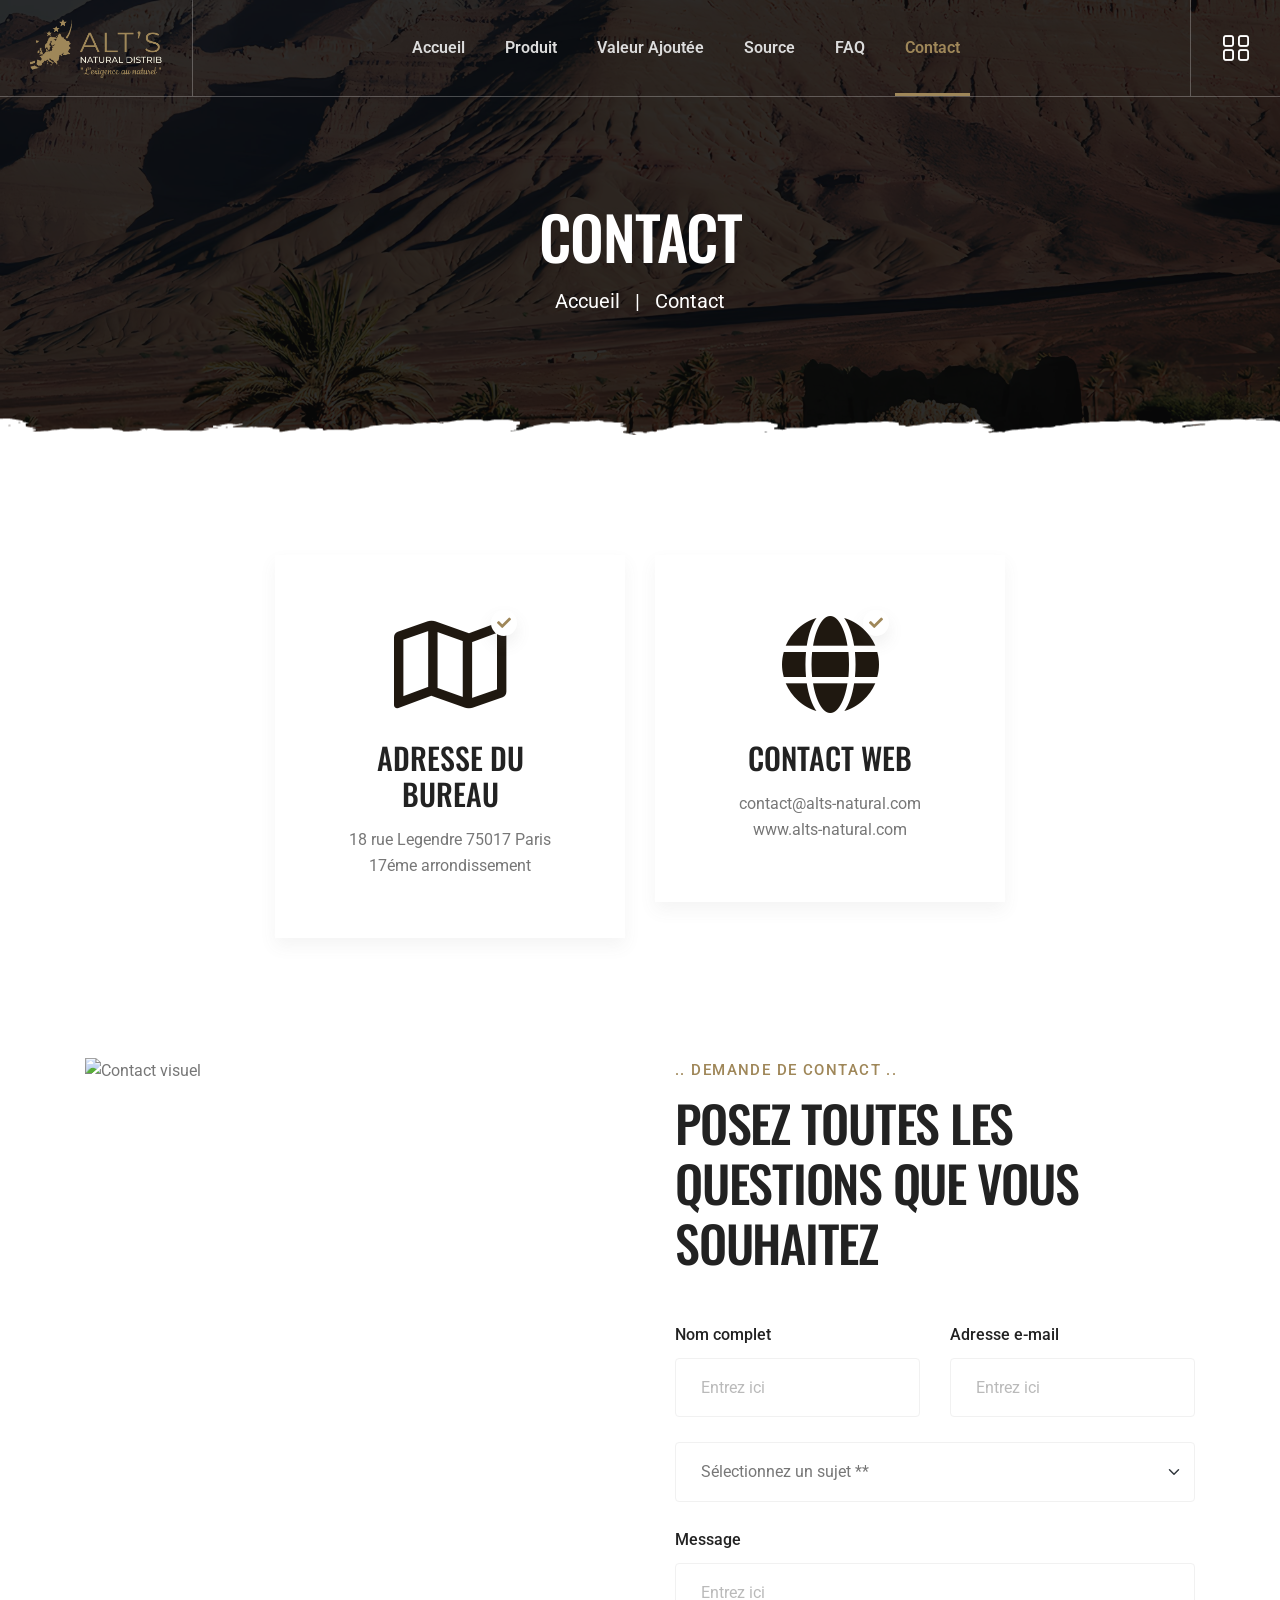
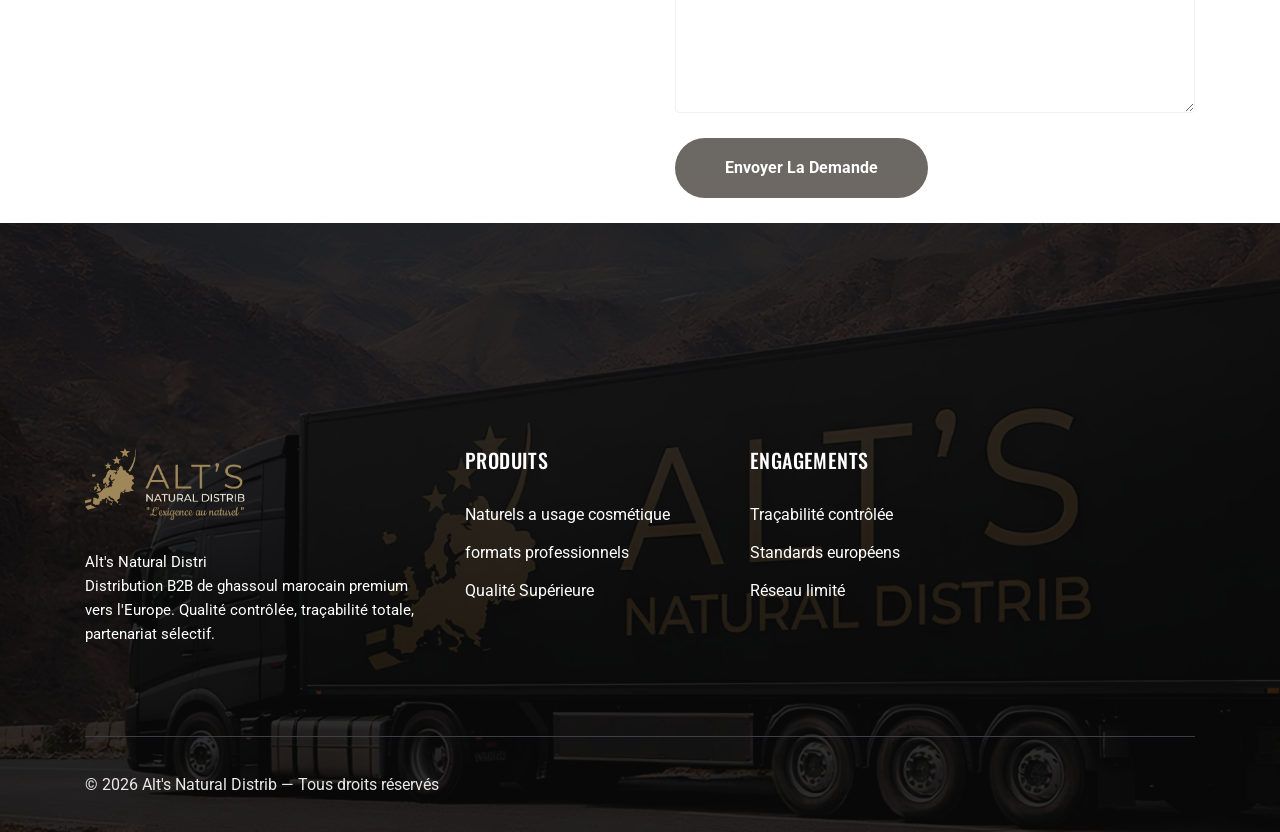
==== commit 0e305eb6: "fix: some error in the text and the image icons, and also the favicon" ====
--- a/contact.html
+++ b/contact.html
@@ -3,8 +3,11 @@
   <head>
     <meta charset="utf-8" />
     <meta http-equiv="x-ua-compatible" content="ie=edge" />
-    <title>Suxnix - Health Supplement Landing Page</title>
-    <meta name="description" content="" />
+    <title>Contact | Alt's Natural Distri</title>
+    <meta
+      name="description"
+      content="Contactez Alt's Natural Distri pour vos besoins en Ghassoul premium du Maroc et en approvisionnement professionnel de matieres naturelles tracees et certifiees."
+    />
     <meta name="viewport" content="width=device-width, initial-scale=1" />
 
     <link
@@ -30,16 +33,12 @@
   <body>
     <!-- Pre-loader-start -->
     <div id="preloader">
-      <div class="tg-cube-grid">
-        <div class="tg-cube tg-cube1"></div>
-        <div class="tg-cube tg-cube2"></div>
-        <div class="tg-cube tg-cube3"></div>
-        <div class="tg-cube tg-cube4"></div>
-        <div class="tg-cube tg-cube5"></div>
-        <div class="tg-cube tg-cube6"></div>
-        <div class="tg-cube tg-cube7"></div>
-        <div class="tg-cube tg-cube8"></div>
-        <div class="tg-cube tg-cube9"></div>
+      <div class="preloader-logo-wrap">
+        <img
+          src="assets/img/logo/logo-alts-white.png"
+          alt="Alt's Natural Distri"
+          class="preloader-logo"
+        />
       </div>
     </div>
     <!-- Pre-loader-end -->
@@ -90,7 +89,7 @@
                       </li>
                       <li>
                         <a href="index.html#features" class="section-link"
-                          >Valeur ajoutee</a
+                          >Valeur Ajoutée</a
                         >
                       </li>
                       <li>
--- a/assets/css/style.css
+++ b/assets/css/style.css
@@ -4697,8 +4697,25 @@
   width: 100%;
   top: 0;
   left: 0;
-  background: var(--tg-white);
+  background: var(--tg-secondary-color);
   z-index: 9999;
+}
+.preloader-logo-wrap {
+  position: absolute;
+  left: 0;
+  right: 0;
+  top: 0;
+  bottom: 0;
+  margin: auto;
+  display: flex;
+  align-items: center;
+  justify-content: center;
+  width: 260px;
+  max-width: 80vw;
+}
+.preloader-logo {
+  width: 100%;
+  height: auto;
 }
 .tg-cube-grid {
   width: 45px;
@@ -6347,8 +6364,7 @@
   color: var(--tg-yellow);
 }
 .features-item-three .features-icon::after {
-  background: #f0eddc;
-  opacity: 0.35;
+  display: none;
 }
 
 /* about */
